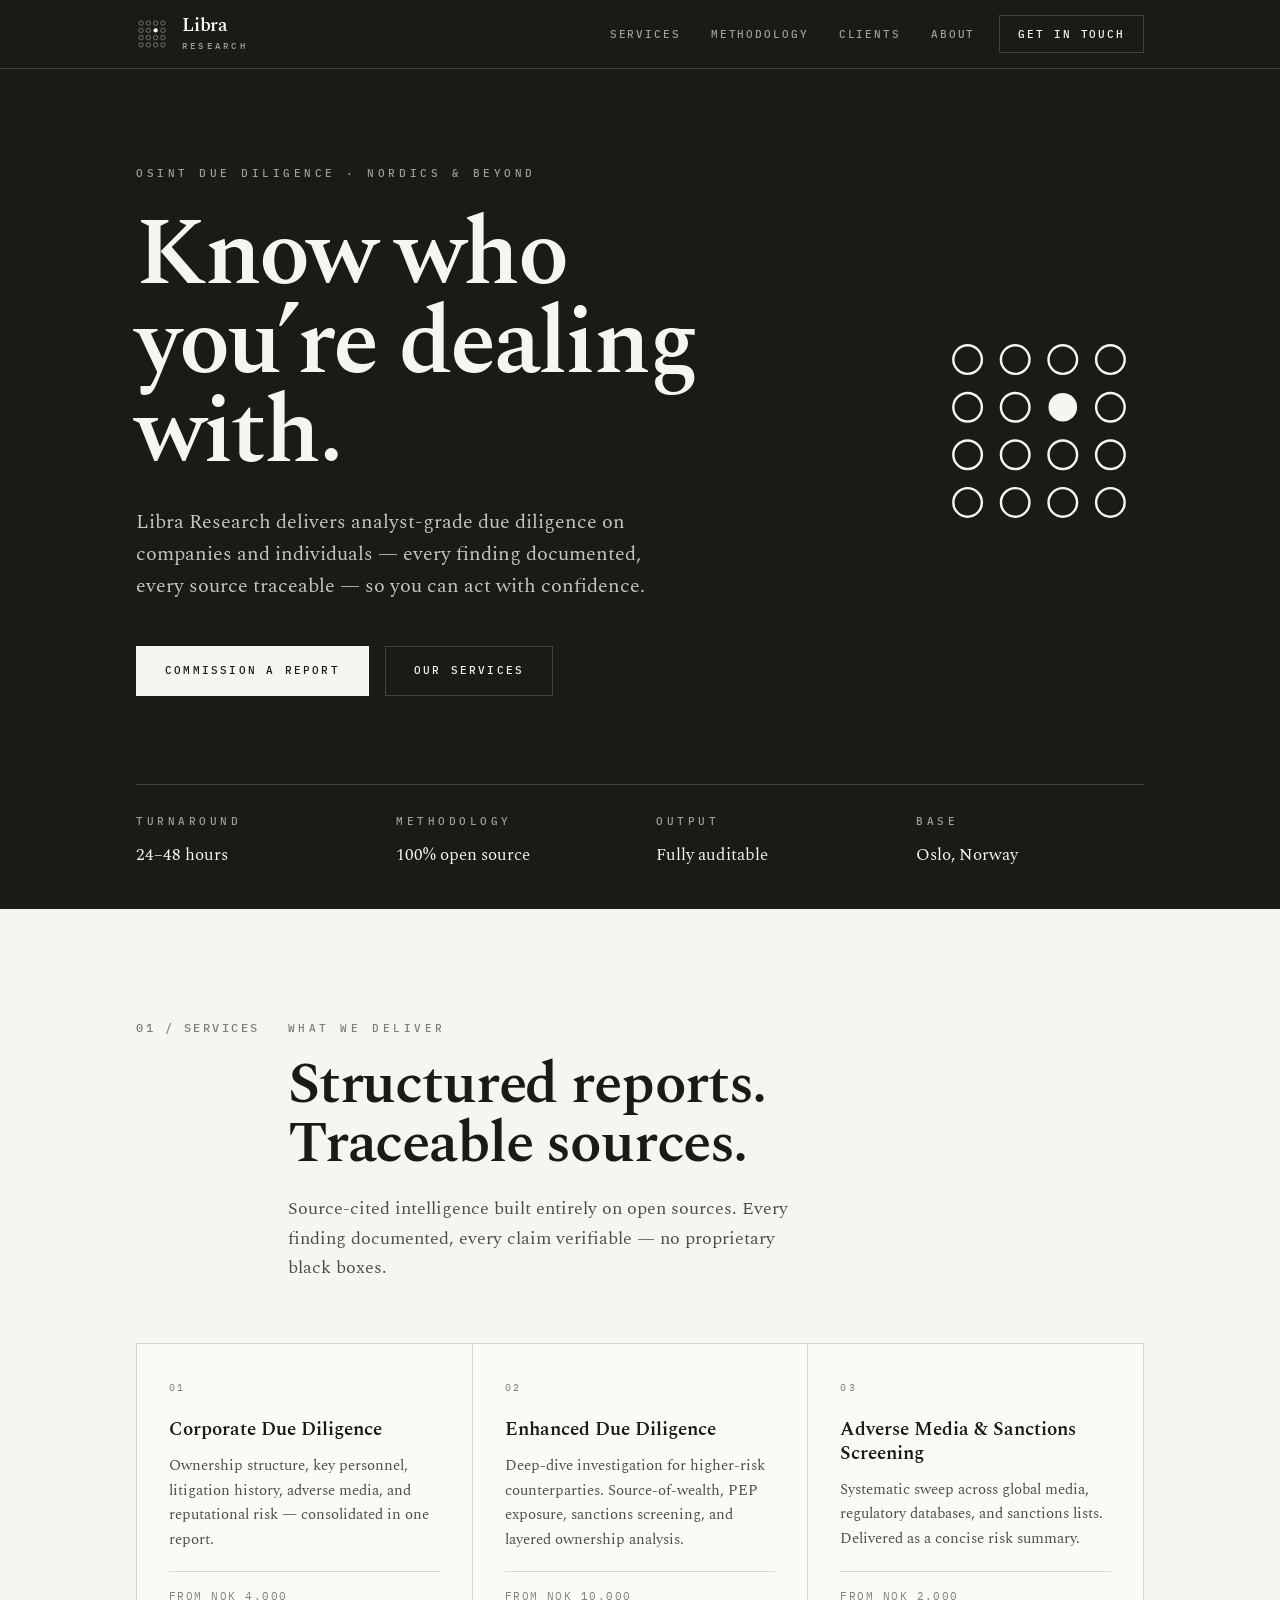
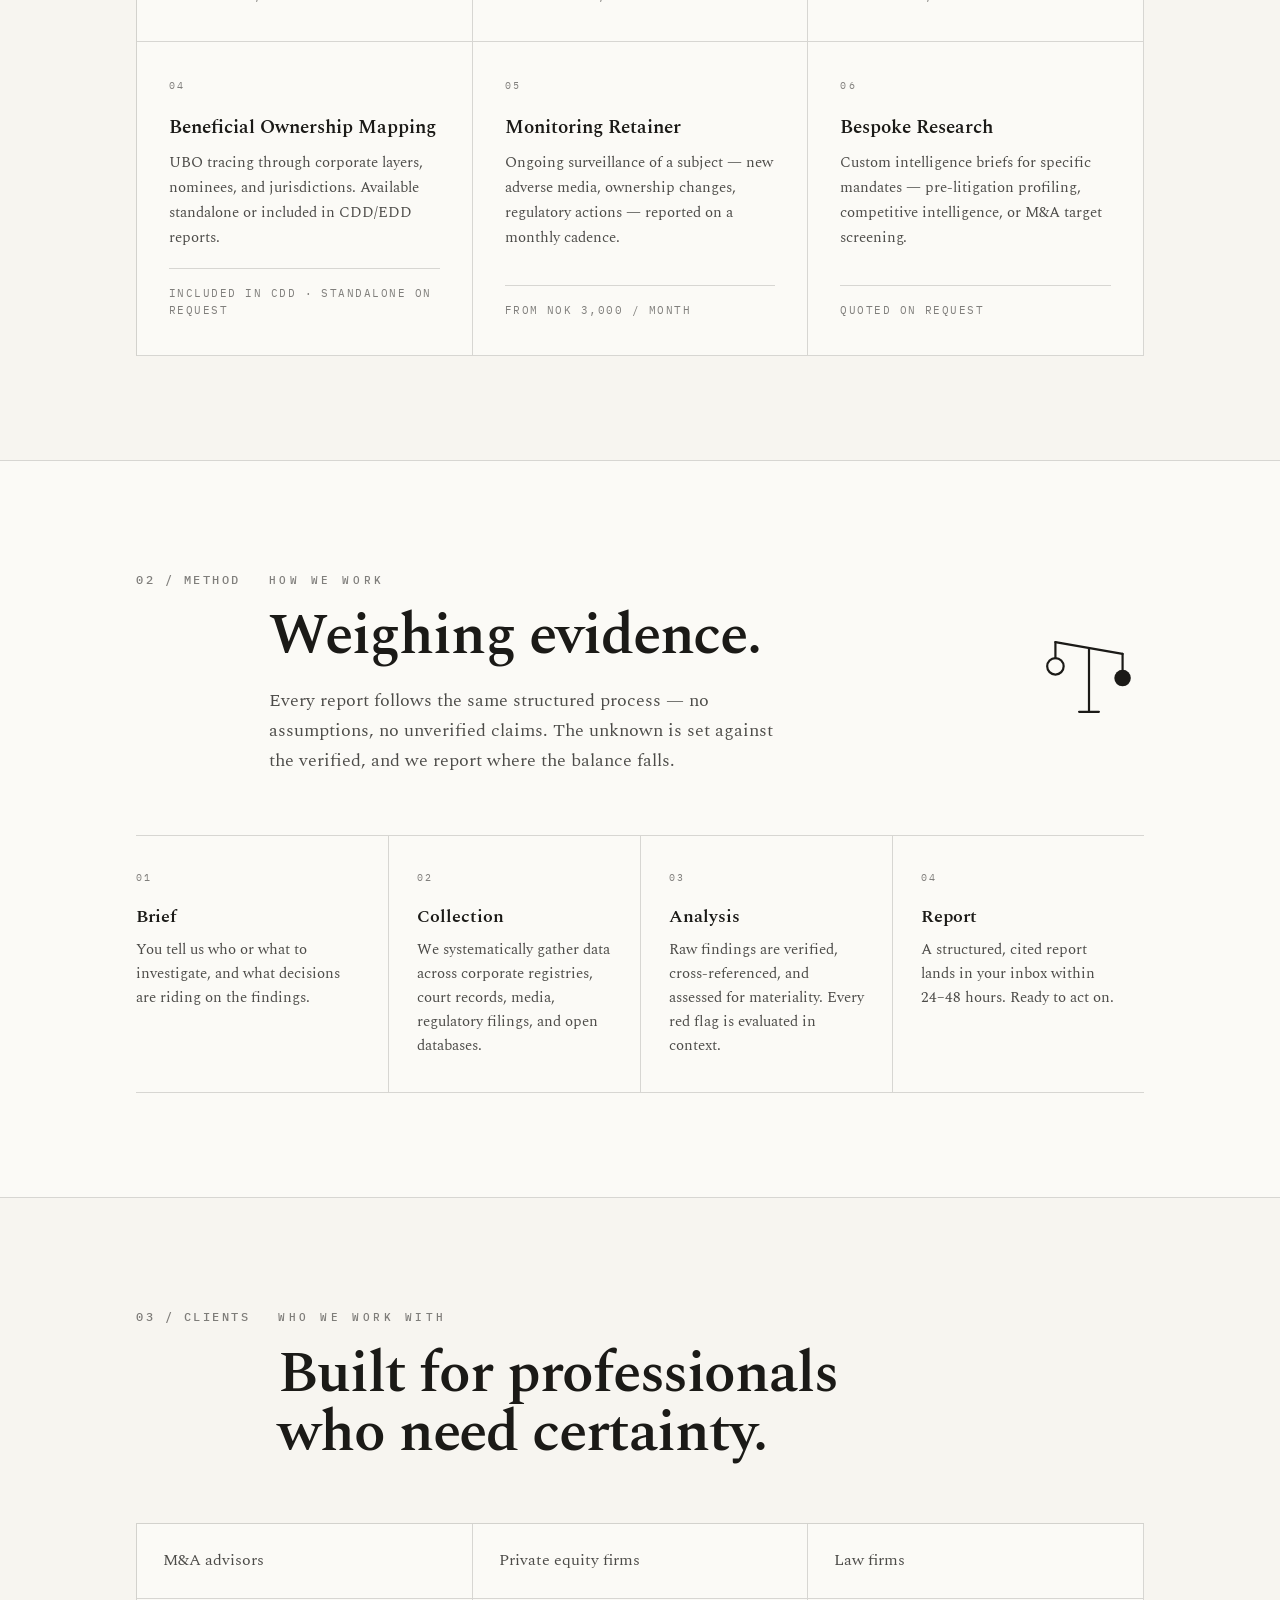
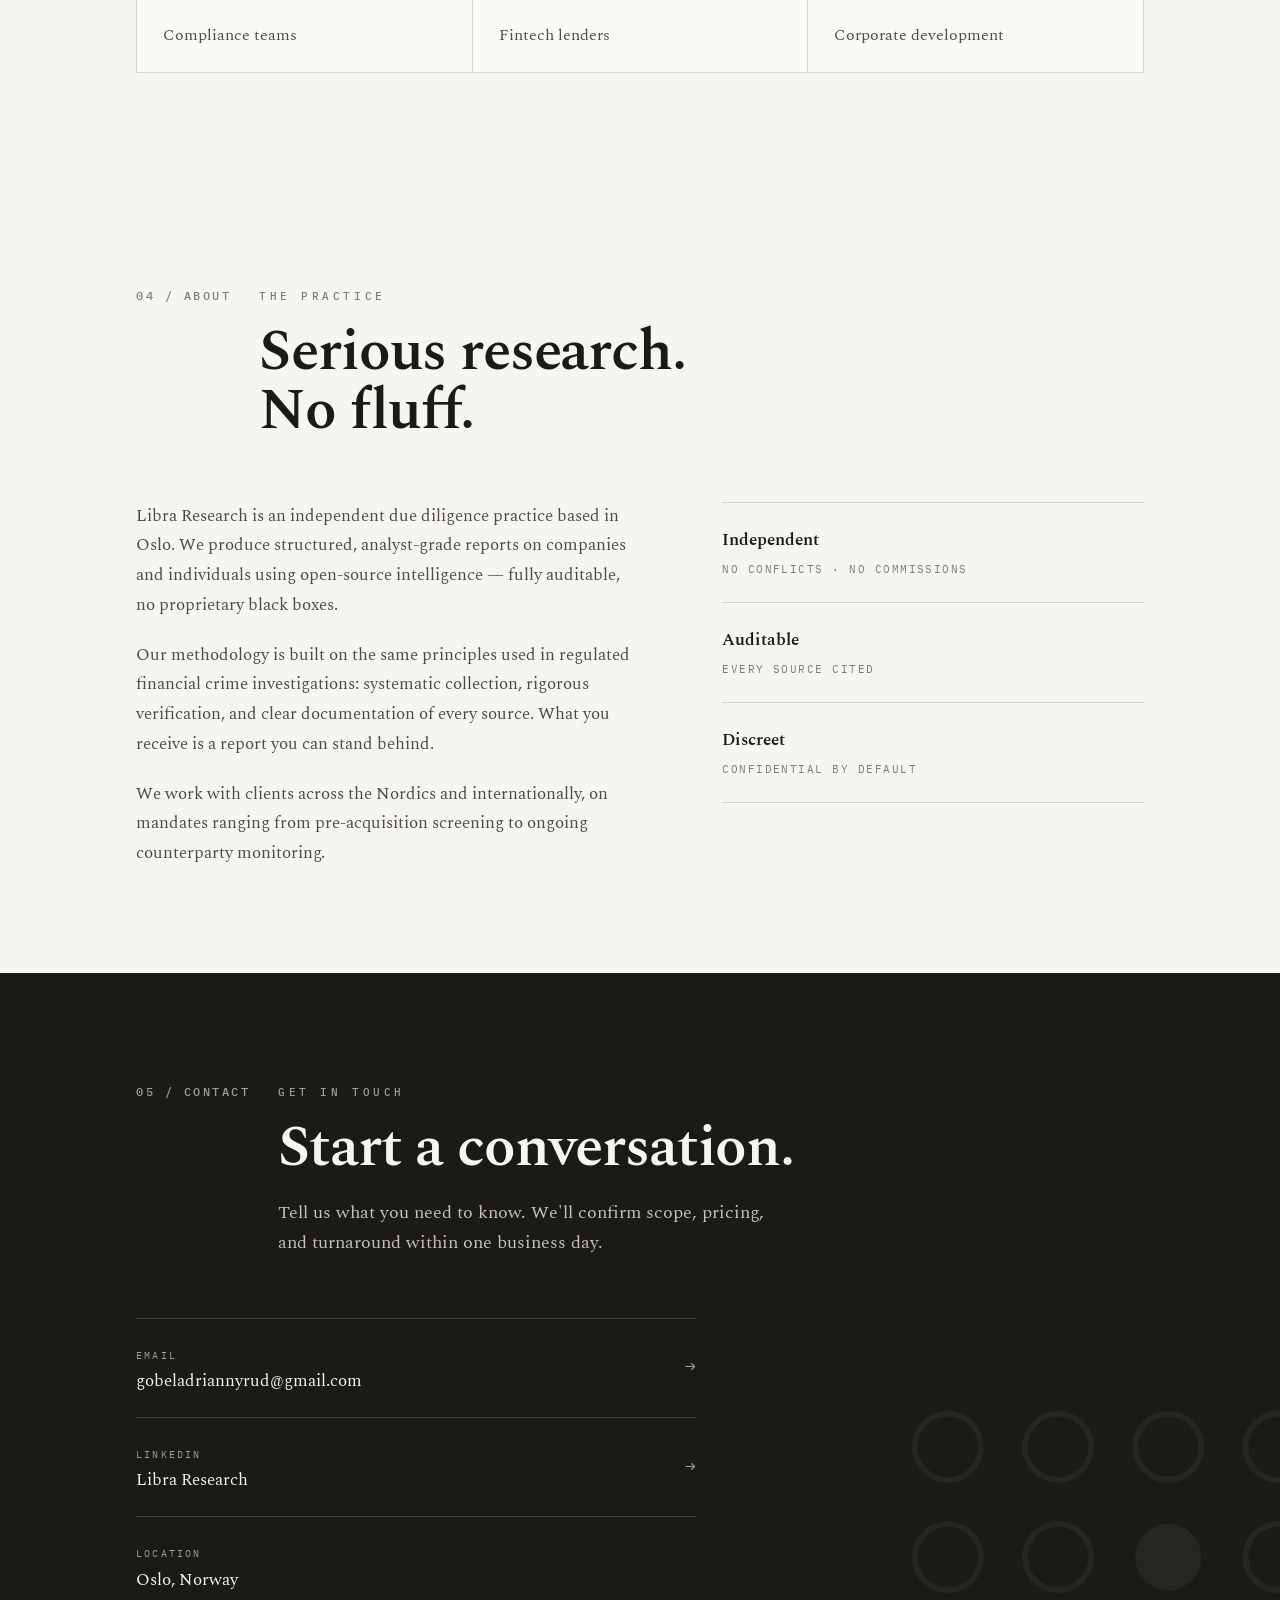
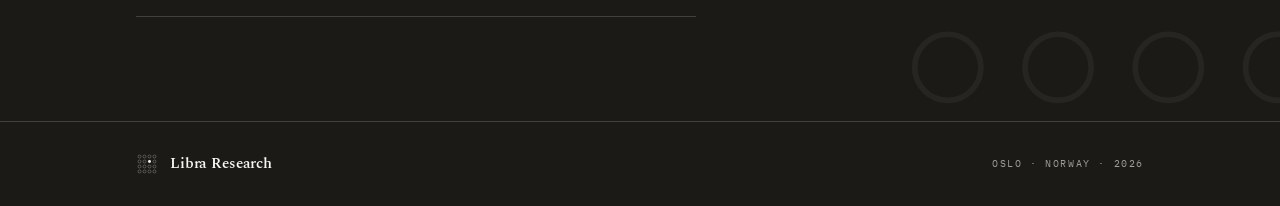
==== index.html @ 5d9a6834 "Redesign site to visual identity system v1.0 Paper/ink monochrome palette per identity spec, static " ====
<!DOCTYPE html>
<html lang="en">
<head>
  <meta charset="UTF-8">
  <meta name="viewport" content="width=device-width, initial-scale=1.0">
  <title>Libra Research — OSINT Due Diligence &amp; Business Intelligence, Oslo</title>
  <meta name="description" content="Independent OSINT due diligence on companies and individuals. Analyst-grade, source-cited reports for M&A advisors, private equity, law firms, and compliance teams — delivered in 24–48 hours from Oslo, Norway.">
  <link rel="canonical" href="https://libraresearch.github.io/">
  <meta name="theme-color" content="#1b1a17">

  <meta property="og:type" content="website">
  <meta property="og:url" content="https://libraresearch.github.io/">
  <meta property="og:title" content="Libra Research — OSINT Due Diligence">
  <meta property="og:description" content="Analyst-grade, source-cited due diligence reports on companies and individuals. 24–48 hour turnaround. Oslo, Norway.">
  <meta name="twitter:card" content="summary">

  <link rel="icon" type="image/svg+xml" href="assets/favicon.svg">

  <link rel="preconnect" href="https://fonts.googleapis.com">
  <link rel="preconnect" href="https://fonts.gstatic.com" crossorigin>
  <link href="https://fonts.googleapis.com/css2?family=IBM+Plex+Mono:wght@400;500&family=Spectral:ital,wght@0,400;0,500;0,600;1,400&display=swap" rel="stylesheet">

  <link rel="stylesheet" href="css/main.css">

  <script type="application/ld+json">
  {
    "@context": "https://schema.org",
    "@type": "ProfessionalService",
    "name": "Libra Research",
    "description": "Independent OSINT due diligence and business intelligence. Analyst-grade, source-cited reports on companies and individuals.",
    "url": "https://libraresearch.github.io/",
    "email": "gobeladriannyrud@gmail.com",
    "address": {
      "@type": "PostalAddress",
      "addressLocality": "Oslo",
      "addressCountry": "NO"
    },
    "areaServed": "Nordics and international",
    "sameAs": ["https://www.linkedin.com/company/certa-research/"]
  }
  </script>
</head>
<body>

<a class="skip" href="#main">Skip to content</a>

<!-- Brand marks — Signal (primary) and Scales (secondary), per identity system v1.0.
     Static geometry: 4×4 field, solid dot at row 2 / col 3. All currentColor. -->
<svg width="0" height="0" style="position:absolute" aria-hidden="true" focusable="false">
  <defs>
    <symbol id="m-signal" viewBox="0 0 100 100">
      <g fill="none" stroke="currentColor" stroke-width="1.16">
        <circle cx="16" cy="16" r="6.8"/><circle cx="38.67" cy="16" r="6.8"/><circle cx="61.33" cy="16" r="6.8"/><circle cx="84" cy="16" r="6.8"/>
        <circle cx="16" cy="38.67" r="6.8"/><circle cx="38.67" cy="38.67" r="6.8"/><circle cx="84" cy="38.67" r="6.8"/>
        <circle cx="16" cy="61.33" r="6.8"/><circle cx="38.67" cy="61.33" r="6.8"/><circle cx="61.33" cy="61.33" r="6.8"/><circle cx="84" cy="61.33" r="6.8"/>
        <circle cx="16" cy="84" r="6.8"/><circle cx="38.67" cy="84" r="6.8"/><circle cx="61.33" cy="84" r="6.8"/><circle cx="84" cy="84" r="6.8"/>
      </g>
      <circle cx="61.33" cy="38.67" r="6.8" fill="currentColor"/>
    </symbol>
    <symbol id="m-scales" viewBox="0 0 100 100">
      <g fill="none" stroke="currentColor" stroke-width="2" stroke-linecap="round">
        <path d="M50 30 V88 M41 88 H59"/>
        <path d="M19.47 24.62 L80.53 35.38"/>
        <path d="M19.47 24.62 V39.12 M80.53 35.38 V49.88"/>
        <circle cx="19.47" cy="46.62" r="7.5"/>
      </g>
      <circle cx="80.53" cy="57.38" r="7.5" fill="currentColor"/>
    </symbol>
  </defs>
</svg>

<!-- ── Navigation ── -->
<nav class="nav" aria-label="Main">
  <div class="nav-inner">
    <a class="nav-logo" href="#top" aria-label="Libra Research — home">
      <svg class="mk" aria-hidden="true"><use href="#m-signal"/></svg>
      <span class="words">
        <span class="nm">Libra</span>
        <span class="ds">Research</span>
      </span>
    </a>
    <button class="nav-toggle" aria-expanded="false" aria-controls="nav-menu" aria-label="Menu">
      <svg class="icon-open" width="18" height="14" viewBox="0 0 18 14" fill="none" stroke="currentColor" stroke-width="1.5"><path d="M0 1h18M0 7h18M0 13h18"/></svg>
      <svg class="icon-close" width="14" height="14" viewBox="0 0 14 14" fill="none" stroke="currentColor" stroke-width="1.5"><path d="M1 1l12 12M13 1L1 13"/></svg>
    </button>
    <div class="nav-menu" id="nav-menu">
      <div class="nav-links">
        <a href="#services">Services</a>
        <a href="#methodology">Methodology</a>
        <a href="#clients">Clients</a>
        <a href="#about">About</a>
      </div>
      <a class="nav-cta" href="#contact">Get in touch</a>
    </div>
  </div>
</nav>

<!-- ── Masthead ── -->
<header class="mast" id="top">
  <div class="mast-inner">
    <div class="mast-hero">
      <div>
        <span class="kicker">OSINT Due Diligence · Nordics &amp; Beyond</span>
        <h1>Know who<br>you&rsquo;re dealing<br>with.</h1>
        <p class="mast-sub">Libra Research delivers analyst-grade due diligence on companies and individuals — every finding documented, every source traceable — so you can act with confidence.</p>
        <div class="mast-actions">
          <a class="btn btn-solid" href="#contact">Commission a report</a>
          <a class="btn btn-ghost" href="#services">Our services</a>
        </div>
      </div>
      <div class="mast-mark" aria-hidden="true">
        <svg class="mk"><use href="#m-signal"/></svg>
      </div>
    </div>
    <div class="mast-foot">
      <div>
        <span class="kicker">Turnaround</span>
        <div class="val">24–48 hours</div>
      </div>
      <div>
        <span class="kicker">Methodology</span>
        <div class="val">100% open source</div>
      </div>
      <div>
        <span class="kicker">Output</span>
        <div class="val">Fully auditable</div>
      </div>
      <div>
        <span class="kicker">Base</span>
        <div class="val">Oslo, Norway</div>
      </div>
    </div>
  </div>
</header>

<main id="main">

  <!-- ── Services ── -->
  <section id="services" aria-labelledby="services-h">
    <div class="wrap">
      <div class="sec-head">
        <span class="num">01 / SERVICES</span>
        <div>
          <span class="kicker">What we deliver</span>
          <h2 id="services-h">Structured reports.<br>Traceable sources.</h2>
          <p class="lede">Source-cited intelligence built entirely on open sources. Every finding documented, every claim verifiable — no proprietary black boxes.</p>
        </div>
      </div>
      <div class="services-grid">
        <article class="svc">
          <div class="svc-num">01</div>
          <h3>Corporate Due Diligence</h3>
          <p>Ownership structure, key personnel, litigation history, adverse media, and reputational risk — consolidated in one report.</p>
          <div class="svc-price">From NOK 4,000</div>
        </article>
        <article class="svc">
          <div class="svc-num">02</div>
          <h3>Enhanced Due Diligence</h3>
          <p>Deep-dive investigation for higher-risk counterparties. Source-of-wealth, PEP exposure, sanctions screening, and layered ownership analysis.</p>
          <div class="svc-price">From NOK 10,000</div>
        </article>
        <article class="svc">
          <div class="svc-num">03</div>
          <h3>Adverse Media &amp; Sanctions Screening</h3>
          <p>Systematic sweep across global media, regulatory databases, and sanctions lists. Delivered as a concise risk summary.</p>
          <div class="svc-price">From NOK 2,000</div>
        </article>
        <article class="svc">
          <div class="svc-num">04</div>
          <h3>Beneficial Ownership Mapping</h3>
          <p>UBO tracing through corporate layers, nominees, and jurisdictions. Available standalone or included in CDD/EDD reports.</p>
          <div class="svc-price">Included in CDD · standalone on request</div>
        </article>
        <article class="svc">
          <div class="svc-num">05</div>
          <h3>Monitoring Retainer</h3>
          <p>Ongoing surveillance of a subject — new adverse media, ownership changes, regulatory actions — reported on a monthly cadence.</p>
          <div class="svc-price">From NOK 3,000 / month</div>
        </article>
        <article class="svc">
          <div class="svc-num">06</div>
          <h3>Bespoke Research</h3>
          <p>Custom intelligence briefs for specific mandates — pre-litigation profiling, competitive intelligence, or M&amp;A target screening.</p>
          <div class="svc-price">Quoted on request</div>
        </article>
      </div>
    </div>
  </section>

  <!-- ── Methodology ── -->
  <section class="how" id="methodology" aria-labelledby="methodology-h">
    <div class="wrap">
      <div class="how-head">
        <div class="sec-head">
          <span class="num">02 / METHOD</span>
          <div>
            <span class="kicker">How we work</span>
            <h2 id="methodology-h">Weighing evidence.</h2>
            <p class="lede">Every report follows the same structured process — no assumptions, no unverified claims. The unknown is set against the verified, and we report where the balance falls.</p>
          </div>
        </div>
        <div class="how-mark" aria-hidden="true">
          <svg class="mk"><use href="#m-scales"/></svg>
        </div>
      </div>
      <div class="steps">
        <div class="step">
          <div class="step-n">01</div>
          <h3>Brief</h3>
          <p>You tell us who or what to investigate, and what decisions are riding on the findings.</p>
        </div>
        <div class="step">
          <div class="step-n">02</div>
          <h3>Collection</h3>
          <p>We systematically gather data across corporate registries, court records, media, regulatory filings, and open databases.</p>
        </div>
        <div class="step">
          <div class="step-n">03</div>
          <h3>Analysis</h3>
          <p>Raw findings are verified, cross-referenced, and assessed for materiality. Every red flag is evaluated in context.</p>
        </div>
        <div class="step">
          <div class="step-n">04</div>
          <h3>Report</h3>
          <p>A structured, cited report lands in your inbox within 24–48 hours. Ready to act on.</p>
        </div>
      </div>
    </div>
  </section>

  <!-- ── Clients ── -->
  <section id="clients" aria-labelledby="clients-h">
    <div class="wrap">
      <div class="sec-head">
        <span class="num">03 / CLIENTS</span>
        <div>
          <span class="kicker">Who we work with</span>
          <h2 id="clients-h">Built for professionals<br>who need certainty.</h2>
        </div>
      </div>
      <div class="clients-grid">
        <div class="client">M&amp;A advisors</div>
        <div class="client">Private equity firms</div>
        <div class="client">Law firms</div>
        <div class="client">Compliance teams</div>
        <div class="client">Fintech lenders</div>
        <div class="client">Corporate development</div>
      </div>
    </div>
  </section>

  <!-- ── About ── -->
  <section id="about" aria-labelledby="about-h">
    <div class="wrap">
      <div class="sec-head">
        <span class="num">04 / ABOUT</span>
        <div>
          <span class="kicker">The practice</span>
          <h2 id="about-h">Serious research.<br>No fluff.</h2>
        </div>
      </div>
      <div class="about-grid">
        <div class="about-text">
          <p>Libra Research is an independent due diligence practice based in Oslo. We produce structured, analyst-grade reports on companies and individuals using open-source intelligence — fully auditable, no proprietary black boxes.</p>
          <p>Our methodology is built on the same principles used in regulated financial crime investigations: systematic collection, rigorous verification, and clear documentation of every source. What you receive is a report you can stand behind.</p>
          <p>We work with clients across the Nordics and internationally, on mandates ranging from pre-acquisition screening to ongoing counterparty monitoring.</p>
        </div>
        <ul class="principles">
          <li class="principle">
            <div class="p-name">Independent</div>
            <div class="p-desc">No conflicts · No commissions</div>
          </li>
          <li class="principle">
            <div class="p-name">Auditable</div>
            <div class="p-desc">Every source cited</div>
          </li>
          <li class="principle">
            <div class="p-name">Discreet</div>
            <div class="p-desc">Confidential by default</div>
          </li>
        </ul>
      </div>
    </div>
  </section>

  <!-- ── Contact ── -->
  <section class="contact" id="contact" aria-labelledby="contact-h">
    <div class="contact-wm" aria-hidden="true">
      <svg class="mk"><use href="#m-signal"/></svg>
    </div>
    <div class="wrap">
      <div class="sec-head">
        <span class="num">05 / CONTACT</span>
        <div>
          <span class="kicker">Get in touch</span>
          <h2 id="contact-h">Start a conversation.</h2>
          <p class="lede">Tell us what you need to know. We'll confirm scope, pricing, and turnaround within one business day.</p>
        </div>
      </div>
      <div class="contact-links">
        <a class="contact-link" href="mailto:gobeladriannyrud@gmail.com">
          <span>
            <span class="cl-label">Email</span><br>
            <span class="cl-val">gobeladriannyrud@gmail.com</span>
          </span>
          <span class="cl-arr" aria-hidden="true">&rarr;</span>
        </a>
        <a class="contact-link" href="https://www.linkedin.com/company/certa-research/" target="_blank" rel="noopener">
          <span>
            <span class="cl-label">LinkedIn</span><br>
            <span class="cl-val">Libra Research</span>
          </span>
          <span class="cl-arr" aria-hidden="true">&rarr;</span>
        </a>
        <div class="contact-link">
          <span>
            <span class="cl-label">Location</span><br>
            <span class="cl-val">Oslo, Norway</span>
          </span>
        </div>
      </div>
    </div>
  </section>

</main>

<!-- ── Footer ── -->
<footer>
  <div class="footer-inner">
    <a class="footer-logo" href="#top">
      <svg class="mk" aria-hidden="true"><use href="#m-signal"/></svg>
      <span class="wm">Libra Research</span>
    </a>
    <span class="footer-copy">Oslo · Norway · <span id="year">2026</span></span>
  </div>
</footer>

<script src="js/main.js" defer></script>
</body>
</html>
---- css/main.css ----
/* ==========================================================================
   Libra Research — main stylesheet
   Identity: ink #1B1A17 on paper #F7F5F0, strict monochrome.
   Type: Spectral (serif) / IBM Plex Mono (mono).
   ========================================================================== */

:root {
  --ink: #1b1a17;
  --paper: #f7f5f0;
  --cell: #fbfaf6;
  --hair: rgba(27, 26, 23, 0.16);
  --hair-strong: rgba(27, 26, 23, 0.32);
  --muted: rgba(27, 26, 23, 0.55);
  --body: rgba(27, 26, 23, 0.78);
  --hair-rev: rgba(247, 245, 240, 0.18);
  --muted-rev: rgba(247, 245, 240, 0.6);
  --body-rev: rgba(247, 245, 240, 0.78);
  --serif: "Spectral", Georgia, serif;
  --mono: "IBM Plex Mono", ui-monospace, "SF Mono", monospace;
  --col: 1120px;
  --gutter: 56px;
}

*,
*::before,
*::after {
  box-sizing: border-box;
}

html {
  -webkit-font-smoothing: antialiased;
  text-rendering: optimizeLegibility;
  scroll-behavior: smooth;
  scroll-padding-top: 80px;
}

@media (prefers-reduced-motion: reduce) {
  html {
    scroll-behavior: auto;
  }
}

body {
  margin: 0;
  background: var(--paper);
  color: var(--ink);
  font-family: var(--serif);
  font-size: 17px;
  line-height: 1.6;
  font-feature-settings: "liga" 1, "kern" 1;
}

h1, h2, h3, p, ul {
  margin: 0;
}

a {
  color: inherit;
}

.wrap {
  max-width: var(--col);
  margin: 0 auto;
  padding: 0 var(--gutter);
}

@media (max-width: 720px) {
  :root {
    --gutter: 24px;
  }
}

/* ---- type primitives ---- */

.mono {
  font-family: var(--mono);
}

.kicker {
  font-family: var(--mono);
  font-size: 11px;
  font-weight: 500;
  letter-spacing: 0.32em;
  text-transform: uppercase;
  color: var(--muted);
}

.num {
  font-family: var(--mono);
  font-size: 11.5px;
  font-weight: 500;
  letter-spacing: 0.22em;
  color: var(--muted);
  white-space: nowrap;
}

/* ---- marks ---- */

.mk {
  display: block;
  width: 100%;
  height: 100%;
  color: inherit;
}

/* ---- skip link ---- */

.skip {
  position: absolute;
  left: -9999px;
  top: 0;
  z-index: 200;
  font-family: var(--mono);
  font-size: 12px;
  letter-spacing: 0.1em;
  background: var(--paper);
  color: var(--ink);
  padding: 12px 20px;
}

.skip:focus {
  left: 0;
}

/* ---- focus ---- */

:focus-visible {
  outline: 2px solid currentColor;
  outline-offset: 3px;
}

/* ==========================================================================
   Navigation
   ========================================================================== */

.nav {
  position: sticky;
  top: 0;
  z-index: 100;
  background: var(--ink);
  color: var(--paper);
  border-bottom: 1px solid var(--hair-rev);
}

.nav-inner {
  max-width: var(--col);
  margin: 0 auto;
  padding: 0 var(--gutter);
  height: 68px;
  display: flex;
  align-items: center;
  justify-content: space-between;
  gap: 24px;
}

.nav-logo {
  display: flex;
  align-items: center;
  gap: 14px;
  text-decoration: none;
}

.nav-logo .mk {
  width: 32px;
  height: 32px;
  flex: none;
}

.nav-logo .words {
  display: flex;
  flex-direction: column;
}

.nav-logo .nm {
  font-family: var(--serif);
  font-weight: 600;
  font-size: 19px;
  line-height: 1;
  letter-spacing: -0.01em;
}

.nav-logo .ds {
  font-family: var(--mono);
  font-size: 8.5px;
  font-weight: 500;
  letter-spacing: 0.38em;
  text-transform: uppercase;
  color: var(--muted-rev);
  margin-top: 4px;
}

.nav-links {
  display: flex;
  align-items: center;
  gap: 30px;
  margin-left: auto;
}

.nav-links a {
  font-family: var(--mono);
  font-size: 10.5px;
  font-weight: 500;
  letter-spacing: 0.18em;
  text-transform: uppercase;
  color: var(--muted-rev);
  text-decoration: none;
  transition: color 0.15s;
}

.nav-links a:hover {
  color: var(--paper);
}

.nav-cta {
  font-family: var(--mono);
  font-size: 10.5px;
  font-weight: 500;
  letter-spacing: 0.18em;
  text-transform: uppercase;
  color: var(--paper);
  text-decoration: none;
  border: 1px solid var(--hair-rev);
  padding: 10px 18px;
  transition: background 0.15s, color 0.15s, border-color 0.15s;
}

.nav-cta:hover {
  background: var(--paper);
  color: var(--ink);
  border-color: var(--paper);
}

/* mobile menu */

.nav-toggle {
  display: none;
  background: none;
  border: 1px solid var(--hair-rev);
  color: var(--paper);
  width: 44px;
  height: 44px;
  padding: 0;
  cursor: pointer;
  align-items: center;
  justify-content: center;
}

.nav-toggle svg {
  display: block;
}

.nav-toggle .icon-close {
  display: none;
}

.nav-toggle[aria-expanded="true"] .icon-open {
  display: none;
}

.nav-toggle[aria-expanded="true"] .icon-close {
  display: block;
}

.nav-menu {
  display: contents;
}

@media (max-width: 760px) {
  .nav-toggle {
    display: flex;
  }

  .nav-menu {
    display: none;
    position: absolute;
    top: 100%;
    left: 0;
    right: 0;
    background: var(--ink);
    border-bottom: 1px solid var(--hair-rev);
    padding: 8px var(--gutter) 28px;
  }

  .nav-menu.is-open {
    display: block;
  }

  .nav-links {
    flex-direction: column;
    align-items: flex-start;
    gap: 0;
    margin: 0;
  }

  .nav-links a {
    display: block;
    width: 100%;
    padding: 16px 0;
    border-bottom: 1px solid var(--hair-rev);
    font-size: 12px;
  }

  .nav-cta {
    display: inline-block;
    margin-top: 24px;
  }
}

/* ==========================================================================
   Masthead / hero  (ink)
   ========================================================================== */

.mast {
  background: var(--ink);
  color: var(--paper);
}

.mast-inner {
  max-width: var(--col);
  margin: 0 auto;
  padding: 96px var(--gutter) 0;
}

.mast-hero {
  display: grid;
  grid-template-columns: 1fr auto;
  gap: 64px;
  align-items: center;
}

.mast-hero .kicker {
  color: var(--muted-rev);
  display: block;
  margin-bottom: 28px;
}

.mast-hero h1 {
  font-family: var(--serif);
  font-weight: 600;
  font-size: clamp(46px, 7.5vw, 94px);
  line-height: 0.95;
  letter-spacing: -0.025em;
}

.mast-sub {
  font-size: clamp(17px, 1.8vw, 20px);
  line-height: 1.6;
  color: var(--body-rev);
  max-width: 52ch;
  margin-top: 28px;
}

.mast-actions {
  display: flex;
  gap: 16px;
  flex-wrap: wrap;
  margin-top: 44px;
}

.mast-mark {
  width: clamp(150px, 18vw, 210px);
  aspect-ratio: 1;
  color: var(--paper);
}

@media (max-width: 860px) {
  .mast-hero {
    grid-template-columns: 1fr;
    gap: 48px;
  }

  .mast-mark {
    display: none;
  }

  .mast-inner {
    padding-top: 72px;
  }
}

/* buttons */

.btn {
  font-family: var(--mono);
  font-size: 11px;
  font-weight: 500;
  letter-spacing: 0.2em;
  text-transform: uppercase;
  text-decoration: none;
  display: inline-block;
  padding: 15px 28px;
  transition: opacity 0.15s, border-color 0.15s, background 0.15s, color 0.15s;
}

.btn-solid {
  background: var(--paper);
  color: var(--ink);
  border: 1px solid var(--paper);
}

.btn-solid:hover {
  opacity: 0.85;
}

.btn-ghost {
  background: transparent;
  color: var(--paper);
  border: 1px solid var(--hair-rev);
}

.btn-ghost:hover {
  border-color: rgba(247, 245, 240, 0.5);
}

/* facts row at masthead foot */

.mast-foot {
  display: grid;
  grid-template-columns: repeat(4, 1fr);
  gap: 32px;
  margin-top: 88px;
  border-top: 1px solid var(--hair-rev);
  padding: 22px 0 40px;
}

.mast-foot .kicker {
  color: var(--muted-rev);
}

.mast-foot .val {
  font-family: var(--serif);
  font-size: 17px;
  color: var(--paper);
  margin-top: 8px;
}

@media (max-width: 860px) {
  .mast-foot {
    grid-template-columns: repeat(2, 1fr);
    margin-top: 64px;
  }
}

@media (max-width: 480px) {
  .mast-foot {
    grid-template-columns: 1fr;
    gap: 24px;
  }
}

/* ==========================================================================
   Section scaffold
   ========================================================================== */

section {
  padding: 104px 0;
}

@media (max-width: 720px) {
  section {
    padding: 64px 0;
  }
}

.sec-head {
  display: grid;
  grid-template-columns: auto 1fr;
  gap: 28px;
  align-items: baseline;
  margin-bottom: 60px;
}

.sec-head .num {
  padding-top: 6px;
}

.sec-head h2 {
  font-family: var(--serif);
  font-weight: 600;
  font-size: clamp(34px, 5vw, 58px);
  line-height: 1.02;
  letter-spacing: -0.02em;
  margin-top: 14px;
}

.sec-head .lede {
  font-size: 18px;
  line-height: 1.65;
  color: var(--body);
  max-width: 56ch;
  margin-top: 20px;
}

@media (max-width: 560px) {
  .sec-head {
    grid-template-columns: 1fr;
    gap: 12px;
  }
}

/* ==========================================================================
   Services  (paper)
   ========================================================================== */

.services-grid {
  display: grid;
  grid-template-columns: repeat(3, 1fr);
  border-top: 1px solid var(--hair);
  border-left: 1px solid var(--hair);
}

.svc {
  background: var(--cell);
  border-right: 1px solid var(--hair);
  border-bottom: 1px solid var(--hair);
  padding: 36px 32px;
  display: flex;
  flex-direction: column;
}

.svc-num {
  font-family: var(--mono);
  font-size: 10px;
  letter-spacing: 0.22em;
  color: var(--muted);
  margin-bottom: 22px;
}

.svc h3 {
  font-family: var(--serif);
  font-weight: 600;
  font-size: 19px;
  line-height: 1.25;
  margin-bottom: 12px;
}

.svc p {
  font-size: 15px;
  line-height: 1.65;
  color: var(--body);
}

.svc-price {
  font-family: var(--mono);
  font-size: 10.5px;
  letter-spacing: 0.14em;
  text-transform: uppercase;
  color: var(--muted);
  margin-top: auto;
  padding-top: 18px;
}

.svc-price::before {
  content: "";
  display: block;
  height: 1px;
  background: var(--hair);
  margin-bottom: 16px;
}

@media (max-width: 900px) {
  .services-grid {
    grid-template-columns: repeat(2, 1fr);
  }
}

@media (max-width: 560px) {
  .services-grid {
    grid-template-columns: 1fr;
  }
}

/* ==========================================================================
   Methodology  (cell band)
   ========================================================================== */

.how {
  background: var(--cell);
  border-top: 1px solid var(--hair);
  border-bottom: 1px solid var(--hair);
}

.how .sec-head {
  margin-bottom: 0;
}

.how-head {
  display: grid;
  grid-template-columns: 1fr auto;
  gap: 48px;
  align-items: center;
  margin-bottom: 60px;
}

.how-mark {
  width: 110px;
  aspect-ratio: 1;
  color: var(--ink);
}

@media (max-width: 720px) {
  .how-mark {
    display: none;
  }
}

.steps {
  display: grid;
  grid-template-columns: repeat(4, 1fr);
  border-top: 1px solid var(--hair);
}

.step {
  padding: 34px 28px 34px 0;
  border-bottom: 1px solid var(--hair);
}

.step + .step {
  padding-left: 28px;
  border-left: 1px solid var(--hair);
}

.step-n {
  font-family: var(--mono);
  font-size: 10px;
  letter-spacing: 0.22em;
  color: var(--muted);
  margin-bottom: 20px;
}

.step h3 {
  font-family: var(--serif);
  font-weight: 600;
  font-size: 18px;
  line-height: 1.25;
  margin-bottom: 10px;
}

.step p {
  font-size: 14.5px;
  line-height: 1.65;
  color: var(--body);
}

@media (max-width: 860px) {
  .steps {
    grid-template-columns: 1fr 1fr;
  }

  .step + .step {
    padding-left: 0;
    border-left: none;
  }

  .step:nth-child(even) {
    padding-left: 28px;
    border-left: 1px solid var(--hair);
  }
}

@media (max-width: 520px) {
  .steps {
    grid-template-columns: 1fr;
  }

  .step:nth-child(even) {
    padding-left: 0;
    border-left: none;
  }

  .step {
    padding-right: 0;
  }
}

/* ==========================================================================
   Clients  (paper)
   ========================================================================== */

.clients-grid {
  display: grid;
  grid-template-columns: repeat(3, 1fr);
  border-top: 1px solid var(--hair);
  border-left: 1px solid var(--hair);
}

.client {
  background: var(--cell);
  border-right: 1px solid var(--hair);
  border-bottom: 1px solid var(--hair);
  padding: 24px 26px;
  font-size: 16px;
  color: var(--body);
}

@media (max-width: 700px) {
  .clients-grid {
    grid-template-columns: 1fr 1fr;
  }
}

@media (max-width: 460px) {
  .clients-grid {
    grid-template-columns: 1fr;
  }
}

/* ==========================================================================
   About  (paper)
   ========================================================================== */

.about-grid {
  display: grid;
  grid-template-columns: 1.2fr 1fr;
  gap: 80px;
  align-items: start;
}

.about-text p {
  font-size: 17px;
  line-height: 1.75;
  color: var(--body);
}

.about-text p + p {
  margin-top: 20px;
}

.principles {
  list-style: none;
  padding: 0;
  border-top: 1px solid var(--hair);
}

.principle {
  padding: 24px 0;
  border-bottom: 1px solid var(--hair);
}

.principle .p-name {
  font-family: var(--serif);
  font-weight: 600;
  font-size: 17px;
}

.principle .p-desc {
  font-family: var(--mono);
  font-size: 10.5px;
  letter-spacing: 0.14em;
  text-transform: uppercase;
  color: var(--muted);
  margin-top: 7px;
}

@media (max-width: 760px) {
  .about-grid {
    grid-template-columns: 1fr;
    gap: 48px;
  }
}

/* ==========================================================================
   Contact  (ink)
   ========================================================================== */

.contact {
  background: var(--ink);
  color: var(--paper);
  position: relative;
  overflow: hidden;
}

.contact-wm {
  position: absolute;
  right: -6%;
  bottom: -18%;
  width: clamp(280px, 38vw, 520px);
  aspect-ratio: 1;
  color: var(--paper);
  opacity: 0.05;
  pointer-events: none;
}

.contact .wrap {
  position: relative;
}

.contact .num,
.contact .kicker {
  color: var(--muted-rev);
}

.contact .sec-head .lede {
  color: var(--body-rev);
}

.contact-links {
  display: flex;
  flex-direction: column;
  max-width: 560px;
  margin-top: 8px;
  border-top: 1px solid var(--hair-rev);
}

.contact-link {
  display: flex;
  align-items: center;
  justify-content: space-between;
  gap: 24px;
  padding: 22px 0;
  border-bottom: 1px solid var(--hair-rev);
  text-decoration: none;
  transition: opacity 0.15s;
}

a.contact-link:hover {
  opacity: 0.65;
}

.contact-link .cl-label {
  font-family: var(--mono);
  font-size: 10px;
  letter-spacing: 0.22em;
  text-transform: uppercase;
  color: var(--muted-rev);
  margin-bottom: 6px;
}

.contact-link .cl-val {
  font-size: 17px;
}

.contact-link .cl-arr {
  font-family: var(--mono);
  font-size: 18px;
  color: var(--muted-rev);
}

/* ==========================================================================
   Footer  (ink)
   ========================================================================== */

footer {
  background: var(--ink);
  color: var(--muted-rev);
  border-top: 1px solid var(--hair-rev);
  padding: 30px 0;
}

.footer-inner {
  max-width: var(--col);
  margin: 0 auto;
  padding: 0 var(--gutter);
  display: flex;
  justify-content: space-between;
  align-items: center;
  gap: 20px;
  flex-wrap: wrap;
}

.footer-logo {
  display: flex;
  align-items: center;
  gap: 12px;
  color: var(--paper);
  text-decoration: none;
}

.footer-logo .mk {
  width: 22px;
  height: 22px;
}

.footer-logo .wm {
  font-family: var(--serif);
  font-weight: 600;
  font-size: 15px;
  letter-spacing: -0.01em;
}

.footer-copy {
  font-family: var(--mono);
  font-size: 10px;
  letter-spacing: 0.16em;
  text-transform: uppercase;
}

/* ==========================================================================
   Scroll reveal
   ========================================================================== */

.reveal {
  opacity: 0;
  transform: translateY(20px);
  transition: opacity 0.7s cubic-bezier(0.22, 1, 0.36, 1),
    transform 0.7s cubic-bezier(0.22, 1, 0.36, 1);
  transition-delay: var(--d, 0s);
}

.reveal.is-visible {
  opacity: 1;
  transform: none;
}

@media (prefers-reduced-motion: reduce) {
  .reveal {
    opacity: 1 !important;
    transform: none !important;
    transition: none !important;
  }
}
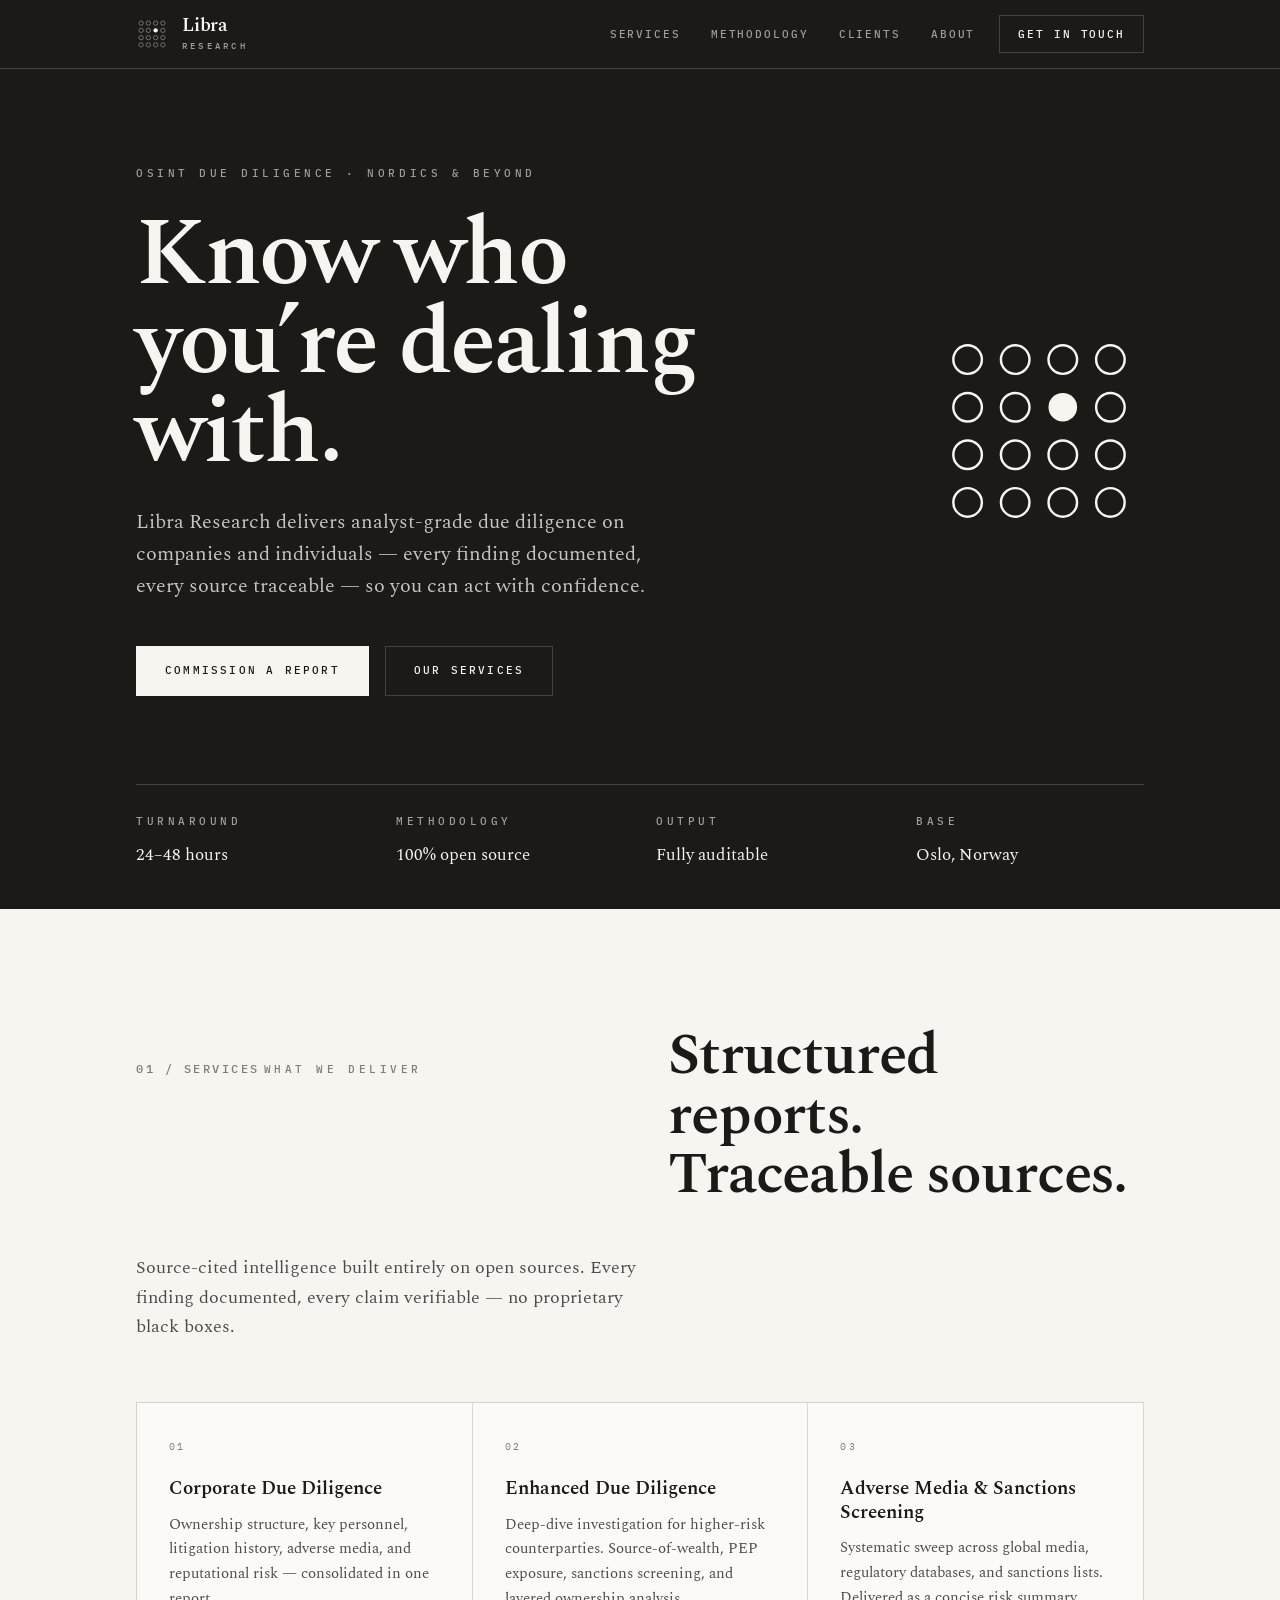
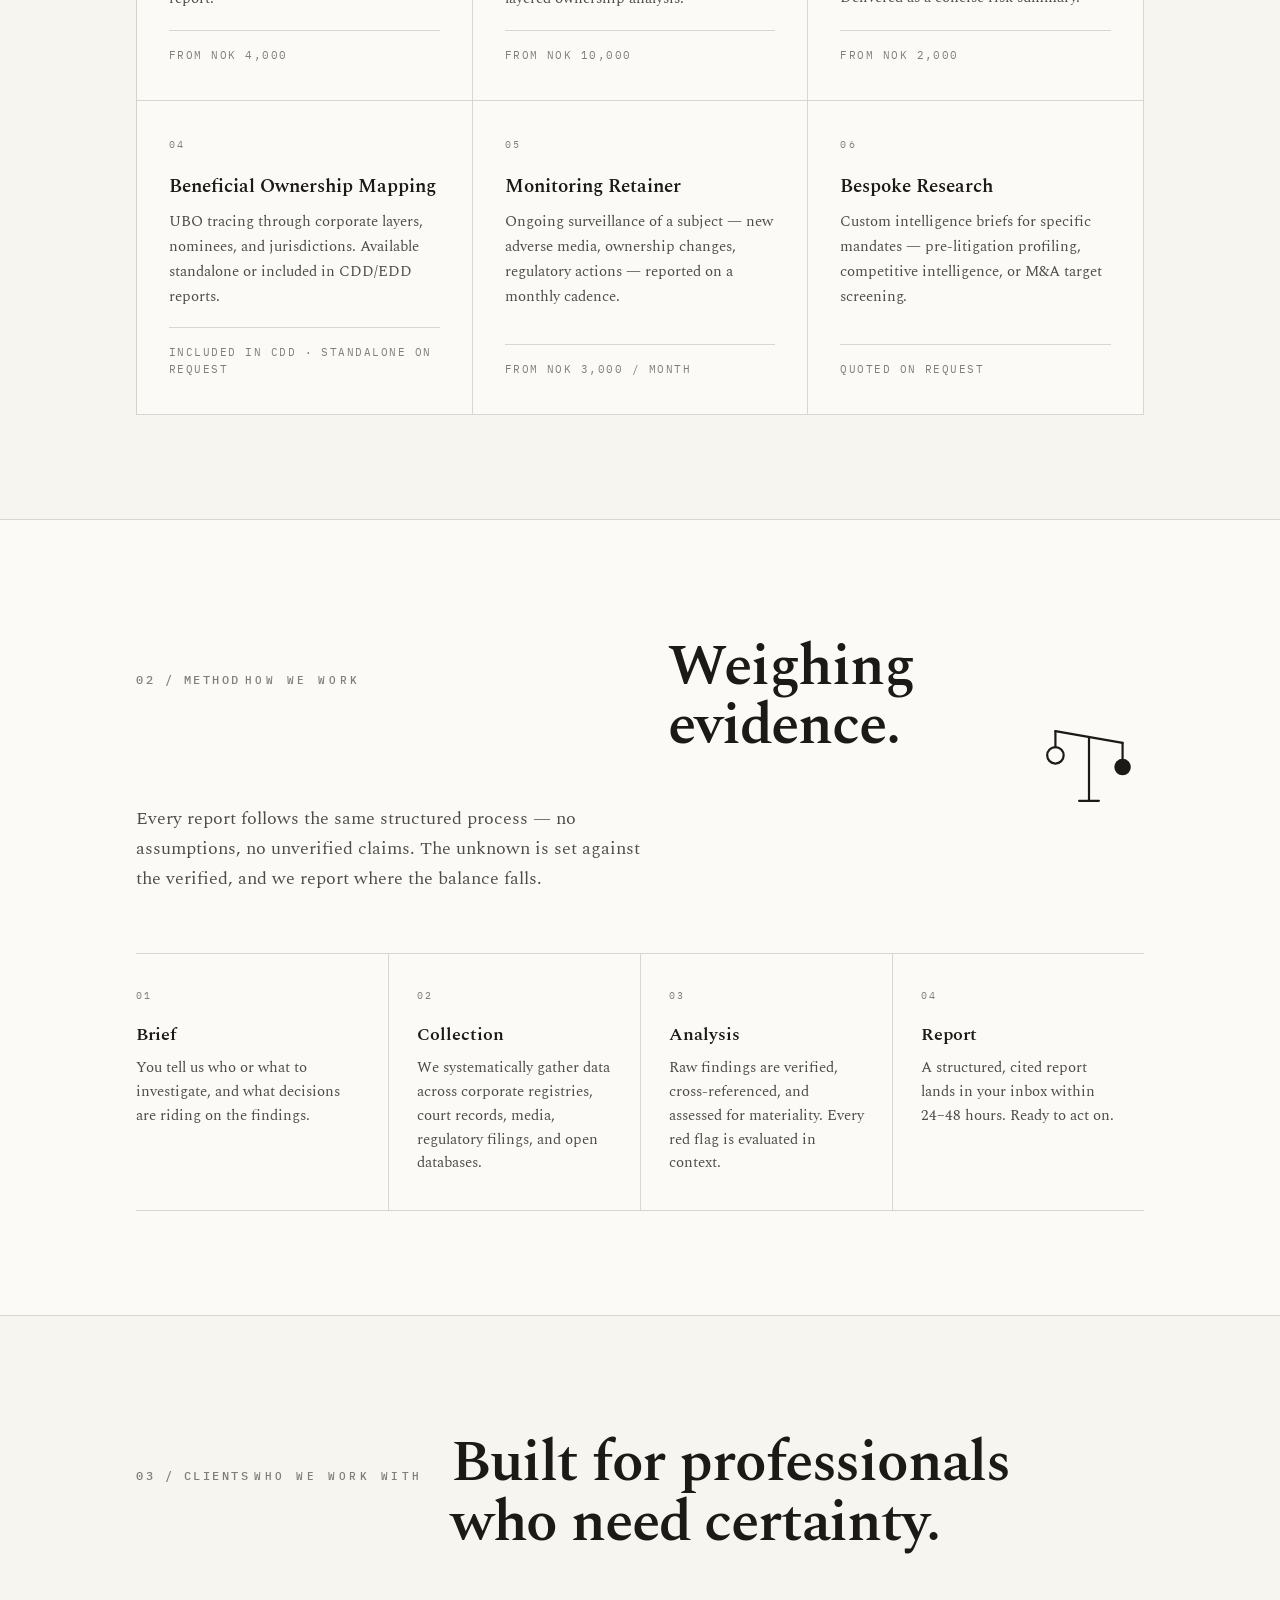
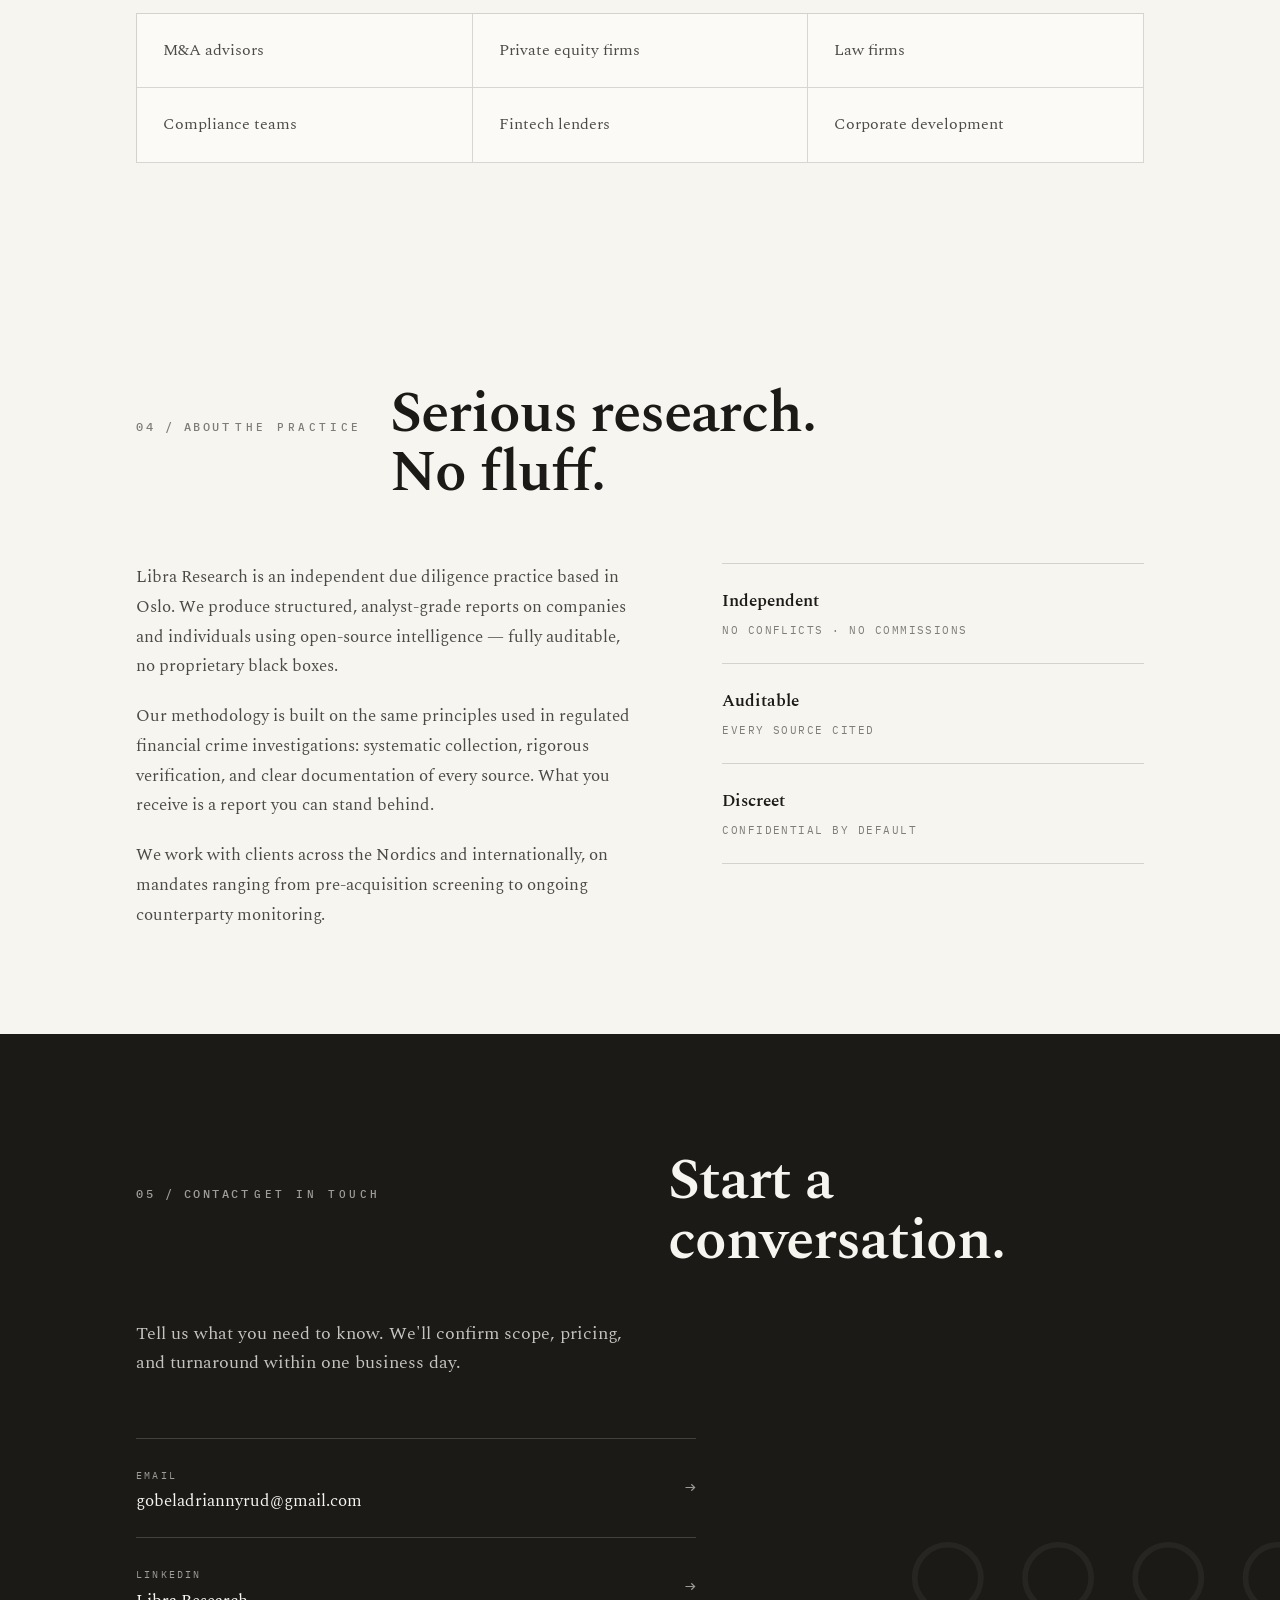
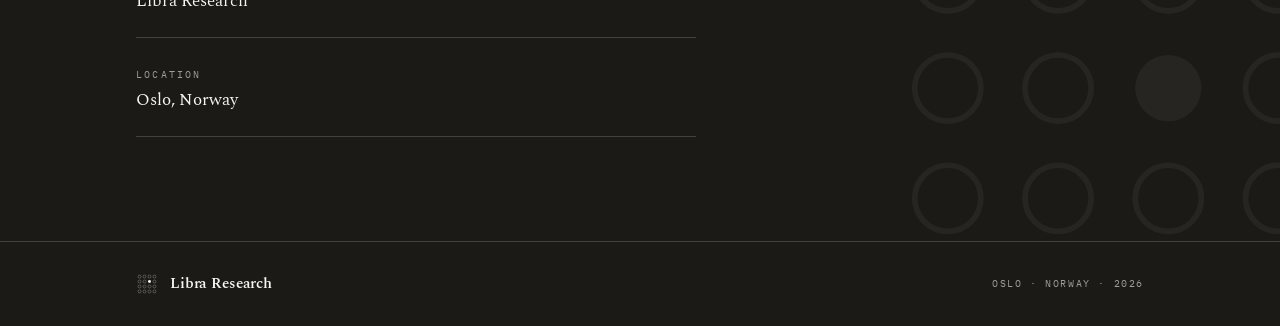
==== commit cb050b72: "Fix section headers: flatten to full-width label + hairline rule layout" ====
--- a/index.html
+++ b/index.html
@@ -139,12 +139,13 @@
   <section id="services" aria-labelledby="services-h">
     <div class="wrap">
       <div class="sec-head">
-        <span class="num">01 / SERVICES</span>
-        <div>
+        <div class="sec-label">
+          <span class="num">01 / SERVICES</span>
           <span class="kicker">What we deliver</span>
-          <h2 id="services-h">Structured reports.<br>Traceable sources.</h2>
-          <p class="lede">Source-cited intelligence built entirely on open sources. Every finding documented, every claim verifiable — no proprietary black boxes.</p>
-        </div>
+          <span class="line" aria-hidden="true"></span>
+        </div>
+        <h2 id="services-h">Structured reports.<br>Traceable sources.</h2>
+        <p class="lede">Source-cited intelligence built entirely on open sources. Every finding documented, every claim verifiable — no proprietary black boxes.</p>
       </div>
       <div class="services-grid">
         <article class="svc">
@@ -192,12 +193,13 @@
     <div class="wrap">
       <div class="how-head">
         <div class="sec-head">
-          <span class="num">02 / METHOD</span>
-          <div>
+          <div class="sec-label">
+            <span class="num">02 / METHOD</span>
             <span class="kicker">How we work</span>
-            <h2 id="methodology-h">Weighing evidence.</h2>
-            <p class="lede">Every report follows the same structured process — no assumptions, no unverified claims. The unknown is set against the verified, and we report where the balance falls.</p>
+            <span class="line" aria-hidden="true"></span>
           </div>
+          <h2 id="methodology-h">Weighing evidence.</h2>
+          <p class="lede">Every report follows the same structured process — no assumptions, no unverified claims. The unknown is set against the verified, and we report where the balance falls.</p>
         </div>
         <div class="how-mark" aria-hidden="true">
           <svg class="mk"><use href="#m-scales"/></svg>
@@ -232,11 +234,12 @@
   <section id="clients" aria-labelledby="clients-h">
     <div class="wrap">
       <div class="sec-head">
-        <span class="num">03 / CLIENTS</span>
-        <div>
+        <div class="sec-label">
+          <span class="num">03 / CLIENTS</span>
           <span class="kicker">Who we work with</span>
-          <h2 id="clients-h">Built for professionals<br>who need certainty.</h2>
-        </div>
+          <span class="line" aria-hidden="true"></span>
+        </div>
+        <h2 id="clients-h">Built for professionals<br>who need certainty.</h2>
       </div>
       <div class="clients-grid">
         <div class="client">M&amp;A advisors</div>
@@ -253,11 +256,12 @@
   <section id="about" aria-labelledby="about-h">
     <div class="wrap">
       <div class="sec-head">
-        <span class="num">04 / ABOUT</span>
-        <div>
+        <div class="sec-label">
+          <span class="num">04 / ABOUT</span>
           <span class="kicker">The practice</span>
-          <h2 id="about-h">Serious research.<br>No fluff.</h2>
-        </div>
+          <span class="line" aria-hidden="true"></span>
+        </div>
+        <h2 id="about-h">Serious research.<br>No fluff.</h2>
       </div>
       <div class="about-grid">
         <div class="about-text">
@@ -290,12 +294,13 @@
     </div>
     <div class="wrap">
       <div class="sec-head">
-        <span class="num">05 / CONTACT</span>
-        <div>
+        <div class="sec-label">
+          <span class="num">05 / CONTACT</span>
           <span class="kicker">Get in touch</span>
-          <h2 id="contact-h">Start a conversation.</h2>
-          <p class="lede">Tell us what you need to know. We'll confirm scope, pricing, and turnaround within one business day.</p>
-        </div>
+          <span class="line" aria-hidden="true"></span>
+        </div>
+        <h2 id="contact-h">Start a conversation.</h2>
+        <p class="lede">Tell us what you need to know. We'll confirm scope, pricing, and turnaround within one business day.</p>
       </div>
       <div class="contact-links">
         <a class="contact-link" href="mailto:gobeladriannyrud@gmail.com">
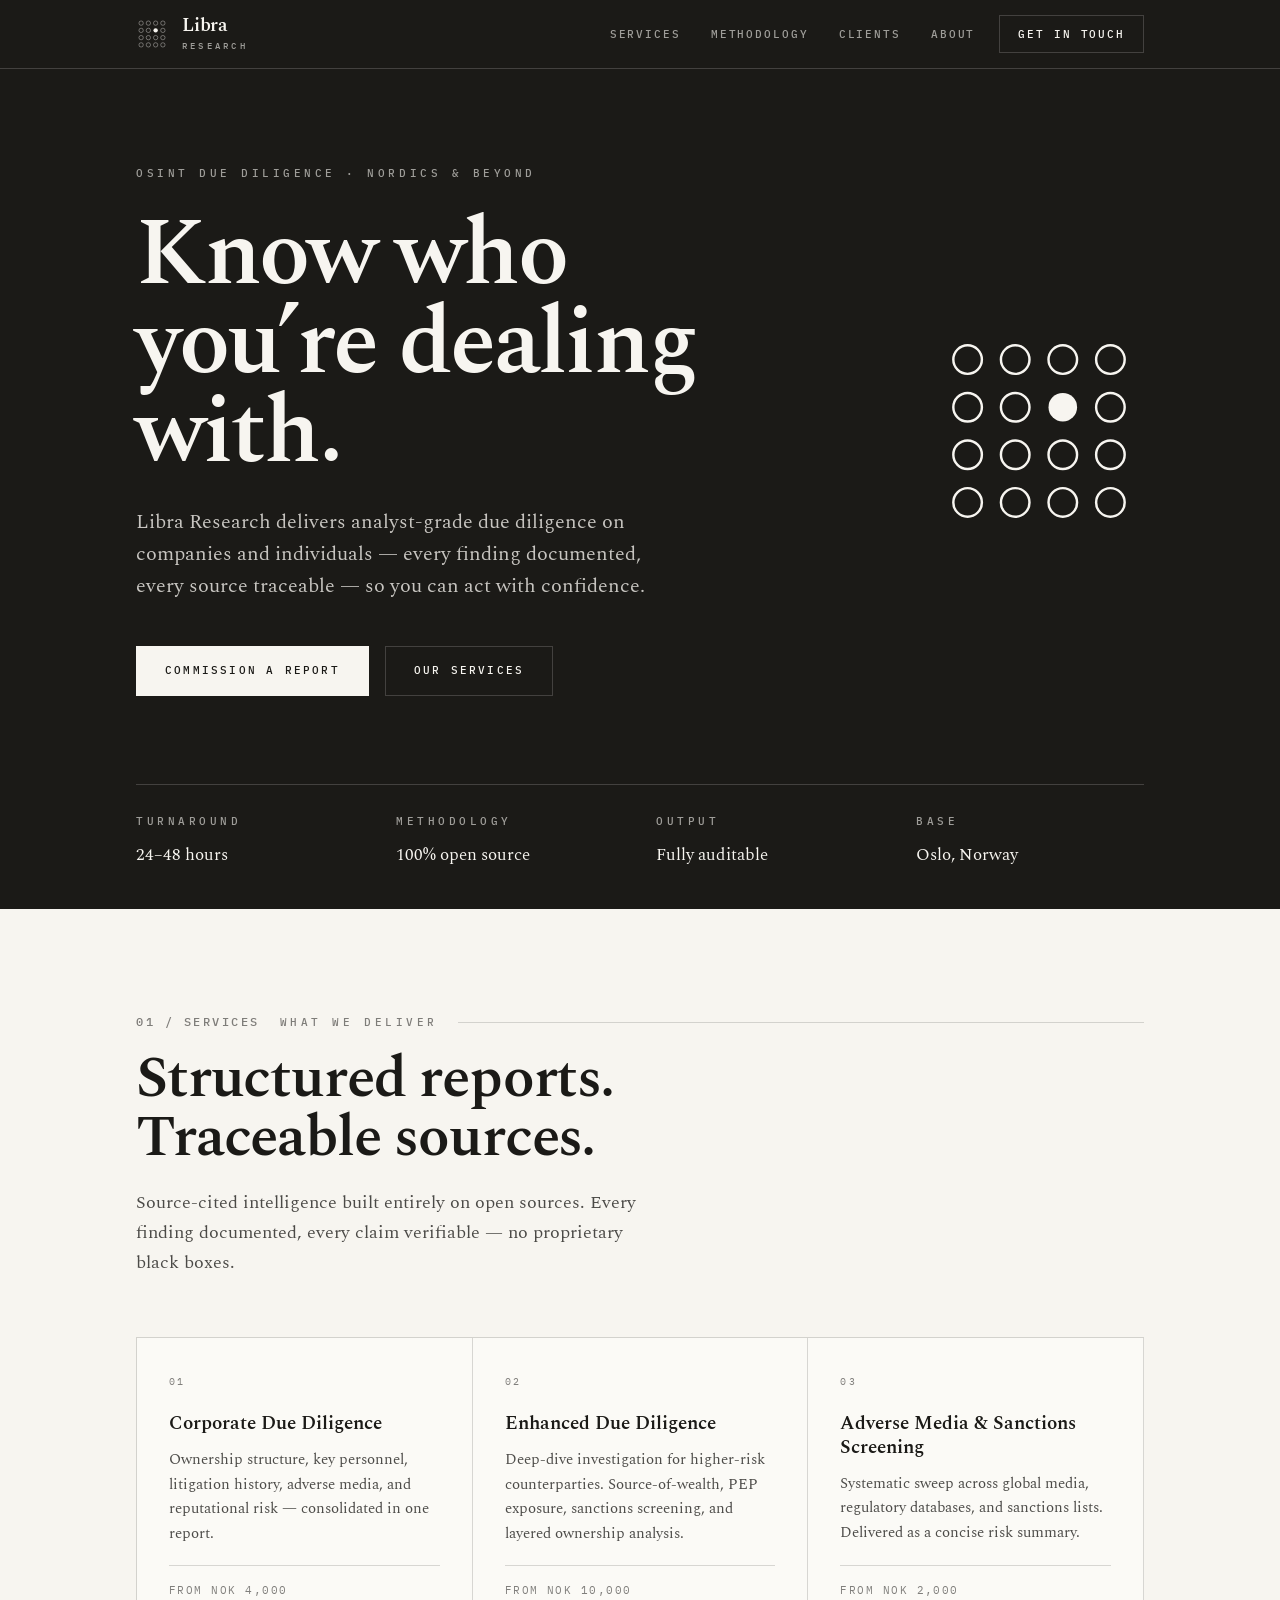
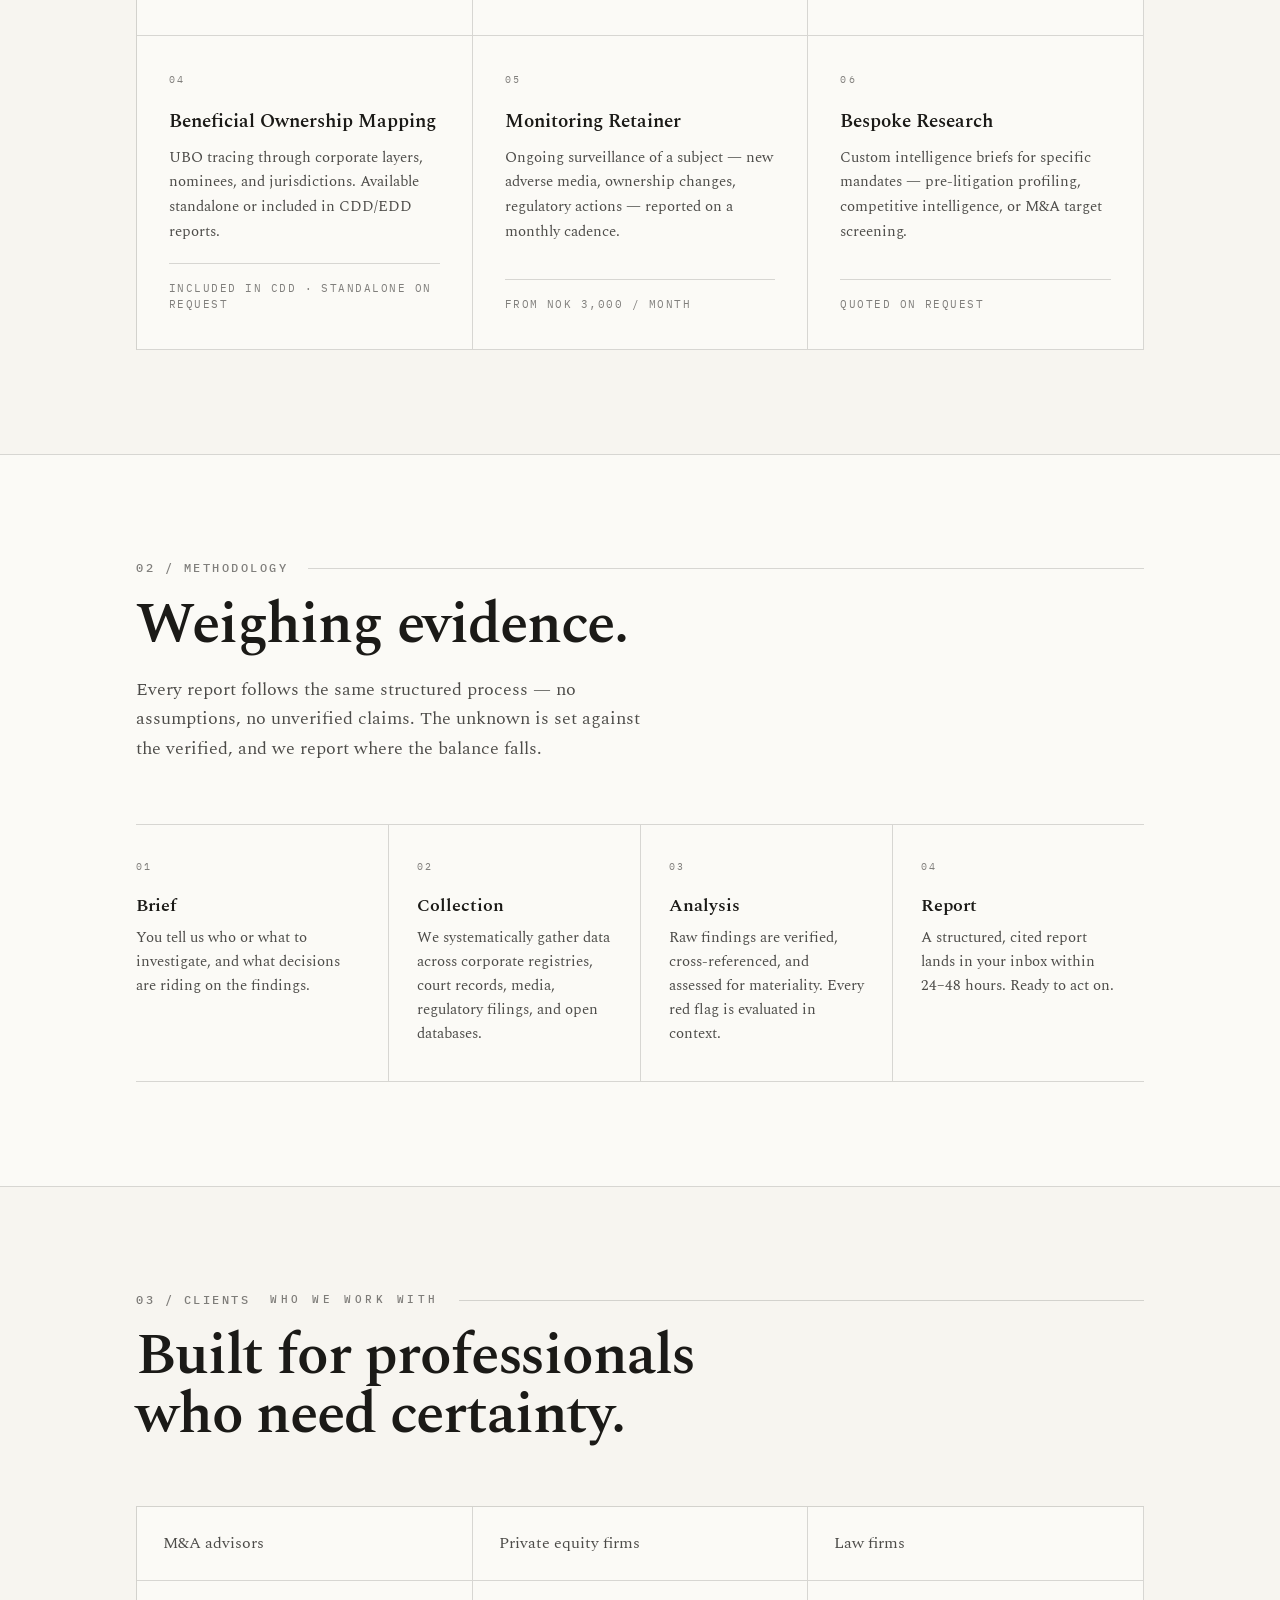
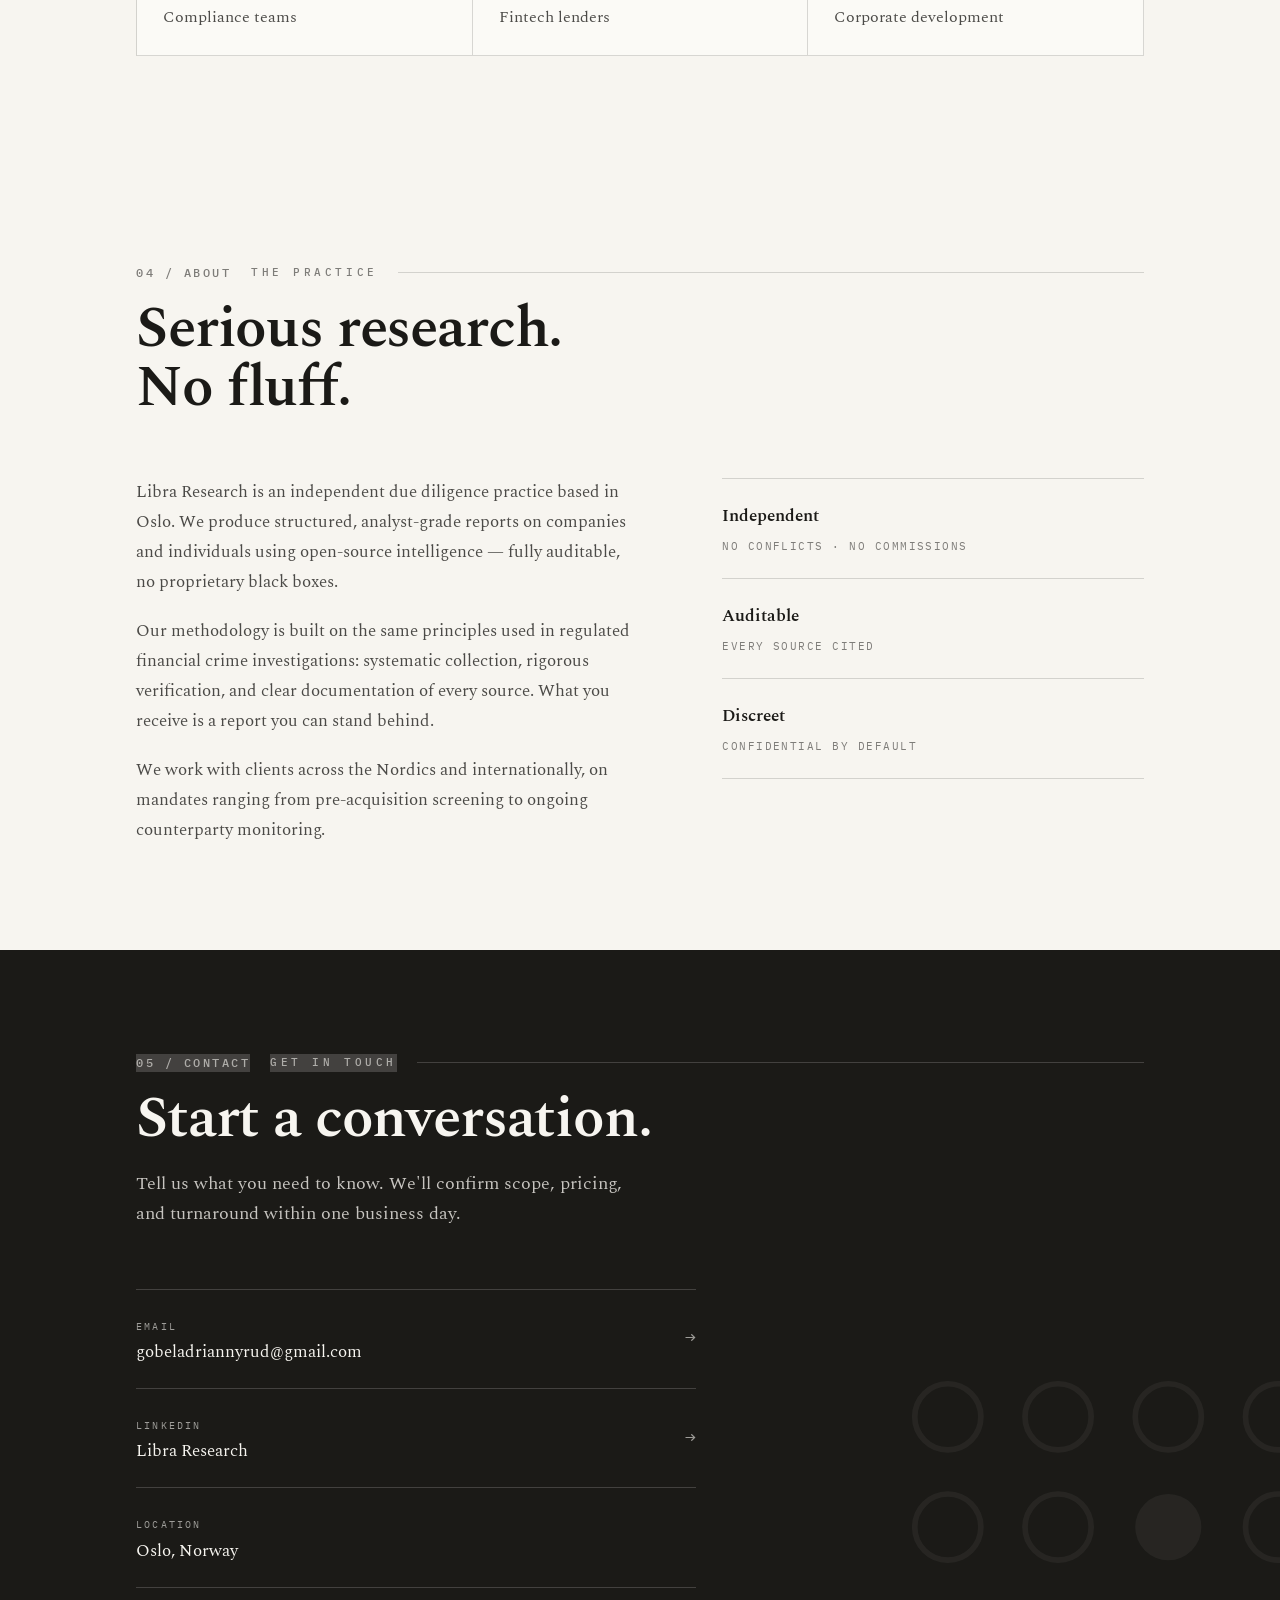
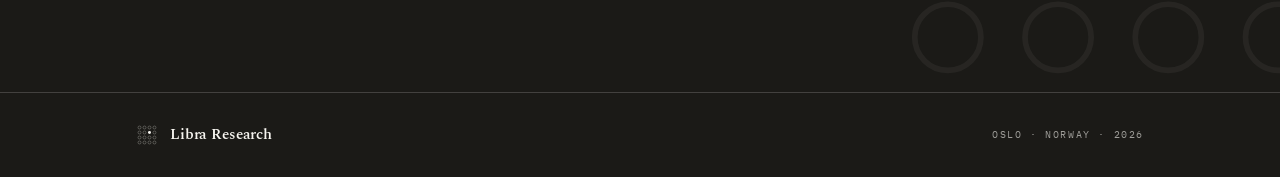
==== commit 5fbd1c13: "Remove Scales mark, simplify methodology label" ====
--- a/index.html
+++ b/index.html
@@ -56,15 +56,6 @@
         <circle cx="16" cy="84" r="6.8"/><circle cx="38.67" cy="84" r="6.8"/><circle cx="61.33" cy="84" r="6.8"/><circle cx="84" cy="84" r="6.8"/>
       </g>
       <circle cx="61.33" cy="38.67" r="6.8" fill="currentColor"/>
-    </symbol>
-    <symbol id="m-scales" viewBox="0 0 100 100">
-      <g fill="none" stroke="currentColor" stroke-width="2" stroke-linecap="round">
-        <path d="M50 30 V88 M41 88 H59"/>
-        <path d="M19.47 24.62 L80.53 35.38"/>
-        <path d="M19.47 24.62 V39.12 M80.53 35.38 V49.88"/>
-        <circle cx="19.47" cy="46.62" r="7.5"/>
-      </g>
-      <circle cx="80.53" cy="57.38" r="7.5" fill="currentColor"/>
     </symbol>
   </defs>
 </svg>
@@ -191,19 +182,13 @@
   <!-- ── Methodology ── -->
   <section class="how" id="methodology" aria-labelledby="methodology-h">
     <div class="wrap">
-      <div class="how-head">
-        <div class="sec-head">
-          <div class="sec-label">
-            <span class="num">02 / METHOD</span>
-            <span class="kicker">How we work</span>
-            <span class="line" aria-hidden="true"></span>
-          </div>
-          <h2 id="methodology-h">Weighing evidence.</h2>
-          <p class="lede">Every report follows the same structured process — no assumptions, no unverified claims. The unknown is set against the verified, and we report where the balance falls.</p>
-        </div>
-        <div class="how-mark" aria-hidden="true">
-          <svg class="mk"><use href="#m-scales"/></svg>
-        </div>
+      <div class="sec-head">
+        <div class="sec-label">
+          <span class="num">02 / METHODOLOGY</span>
+          <span class="line" aria-hidden="true"></span>
+        </div>
+        <h2 id="methodology-h">Weighing evidence.</h2>
+        <p class="lede">Every report follows the same structured process — no assumptions, no unverified claims. The unknown is set against the verified, and we report where the balance falls.</p>
       </div>
       <div class="steps">
         <div class="step">
--- a/css/main.css
+++ b/css/main.css
@@ -463,15 +463,20 @@
 }
 
 .sec-head {
-  display: grid;
-  grid-template-columns: auto 1fr;
-  gap: 28px;
-  align-items: baseline;
   margin-bottom: 60px;
 }
 
-.sec-head .num {
-  padding-top: 6px;
+.sec-head .sec-label {
+  display: flex;
+  align-items: center;
+  gap: 20px;
+  margin-bottom: 18px;
+}
+
+.sec-head .sec-label .line {
+  flex: 1;
+  height: 1px;
+  background: var(--hair);
 }
 
 .sec-head h2 {
@@ -480,7 +485,7 @@
   font-size: clamp(34px, 5vw, 58px);
   line-height: 1.02;
   letter-spacing: -0.02em;
-  margin-top: 14px;
+  margin-top: 0;
 }
 
 .sec-head .lede {
@@ -491,13 +496,6 @@
   margin-top: 20px;
 }
 
-@media (max-width: 560px) {
-  .sec-head {
-    grid-template-columns: 1fr;
-    gap: 12px;
-  }
-}
-
 /* ==========================================================================
    Services  (paper)
    ========================================================================== */
@@ -580,29 +578,6 @@
   border-bottom: 1px solid var(--hair);
 }
 
-.how .sec-head {
-  margin-bottom: 0;
-}
-
-.how-head {
-  display: grid;
-  grid-template-columns: 1fr auto;
-  gap: 48px;
-  align-items: center;
-  margin-bottom: 60px;
-}
-
-.how-mark {
-  width: 110px;
-  aspect-ratio: 1;
-  color: var(--ink);
-}
-
-@media (max-width: 720px) {
-  .how-mark {
-    display: none;
-  }
-}
 
 .steps {
   display: grid;
@@ -785,9 +760,11 @@
   position: relative;
 }
 
-.contact .num,
-.contact .kicker {
+.contact .sec-label .num,
+.contact .sec-label .kicker,
+.contact .sec-label .line {
   color: var(--muted-rev);
+  background: var(--hair-rev);
 }
 
 .contact .sec-head .lede {
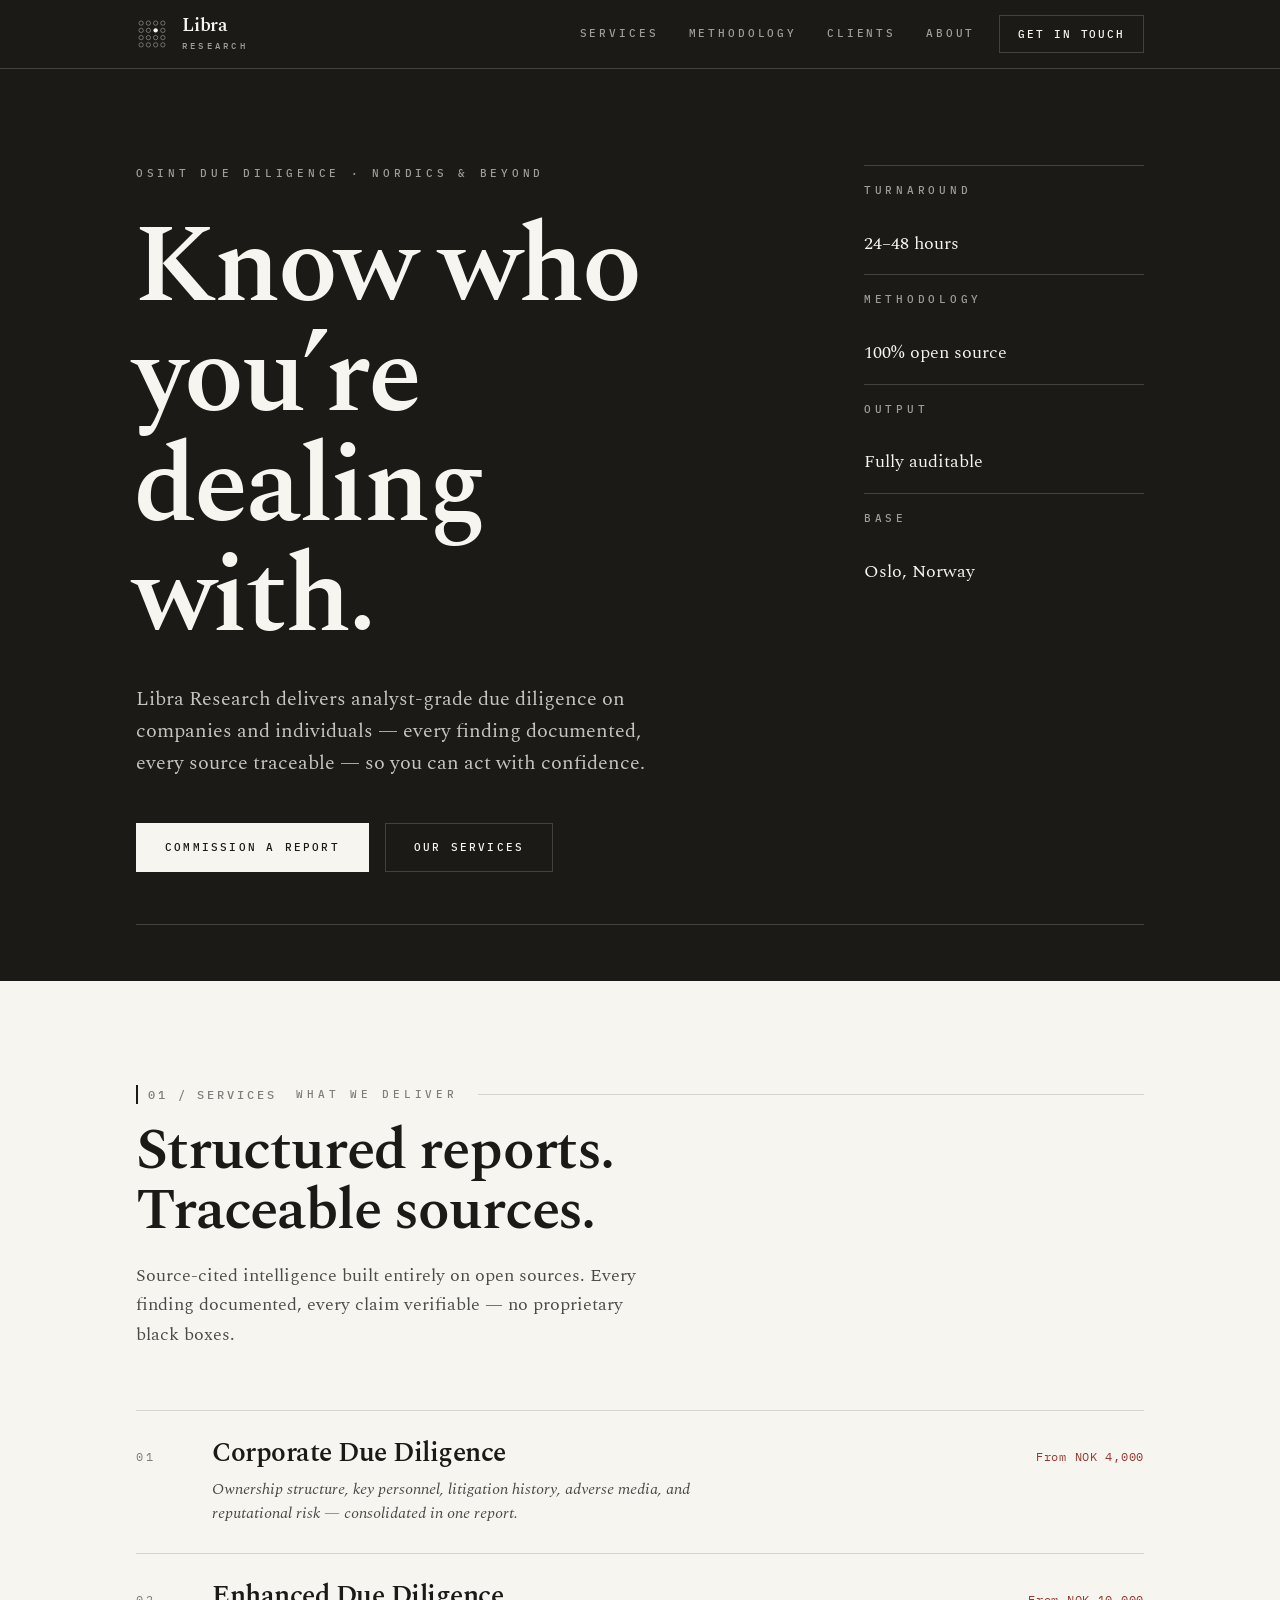
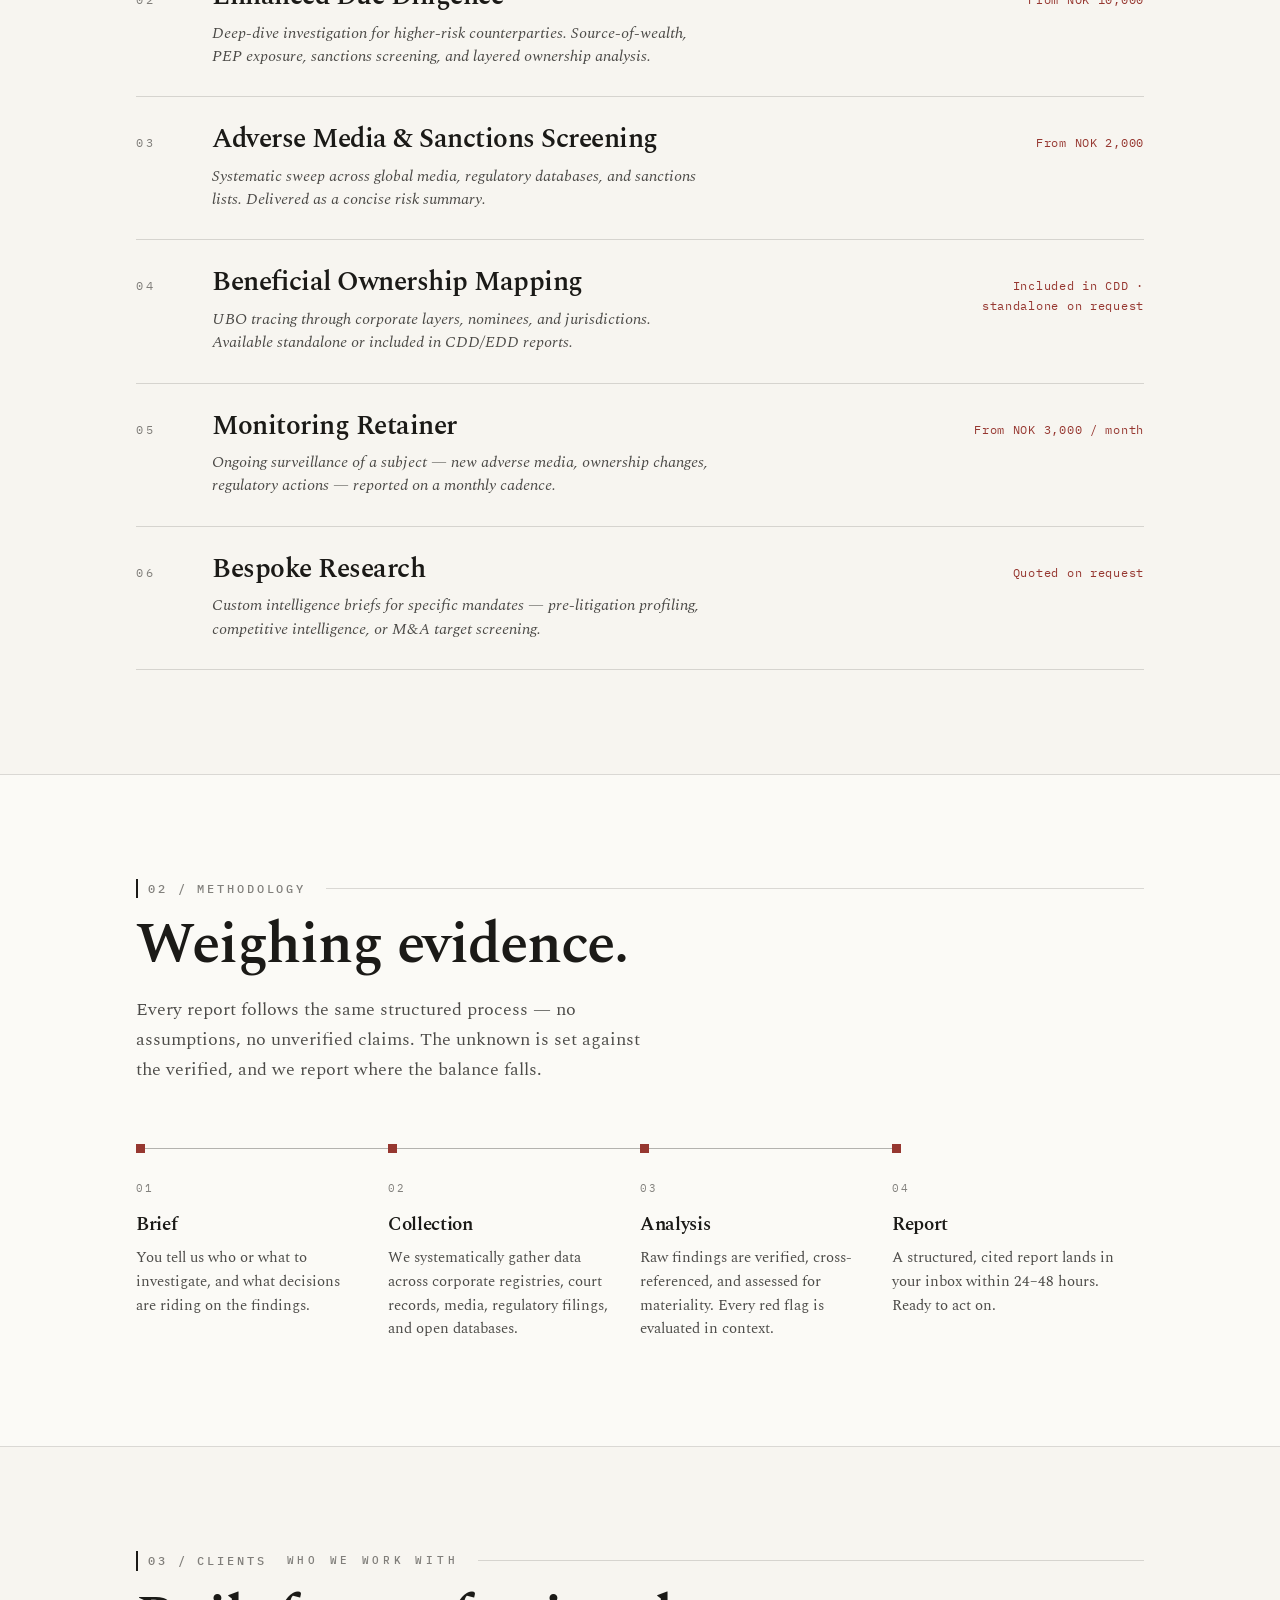
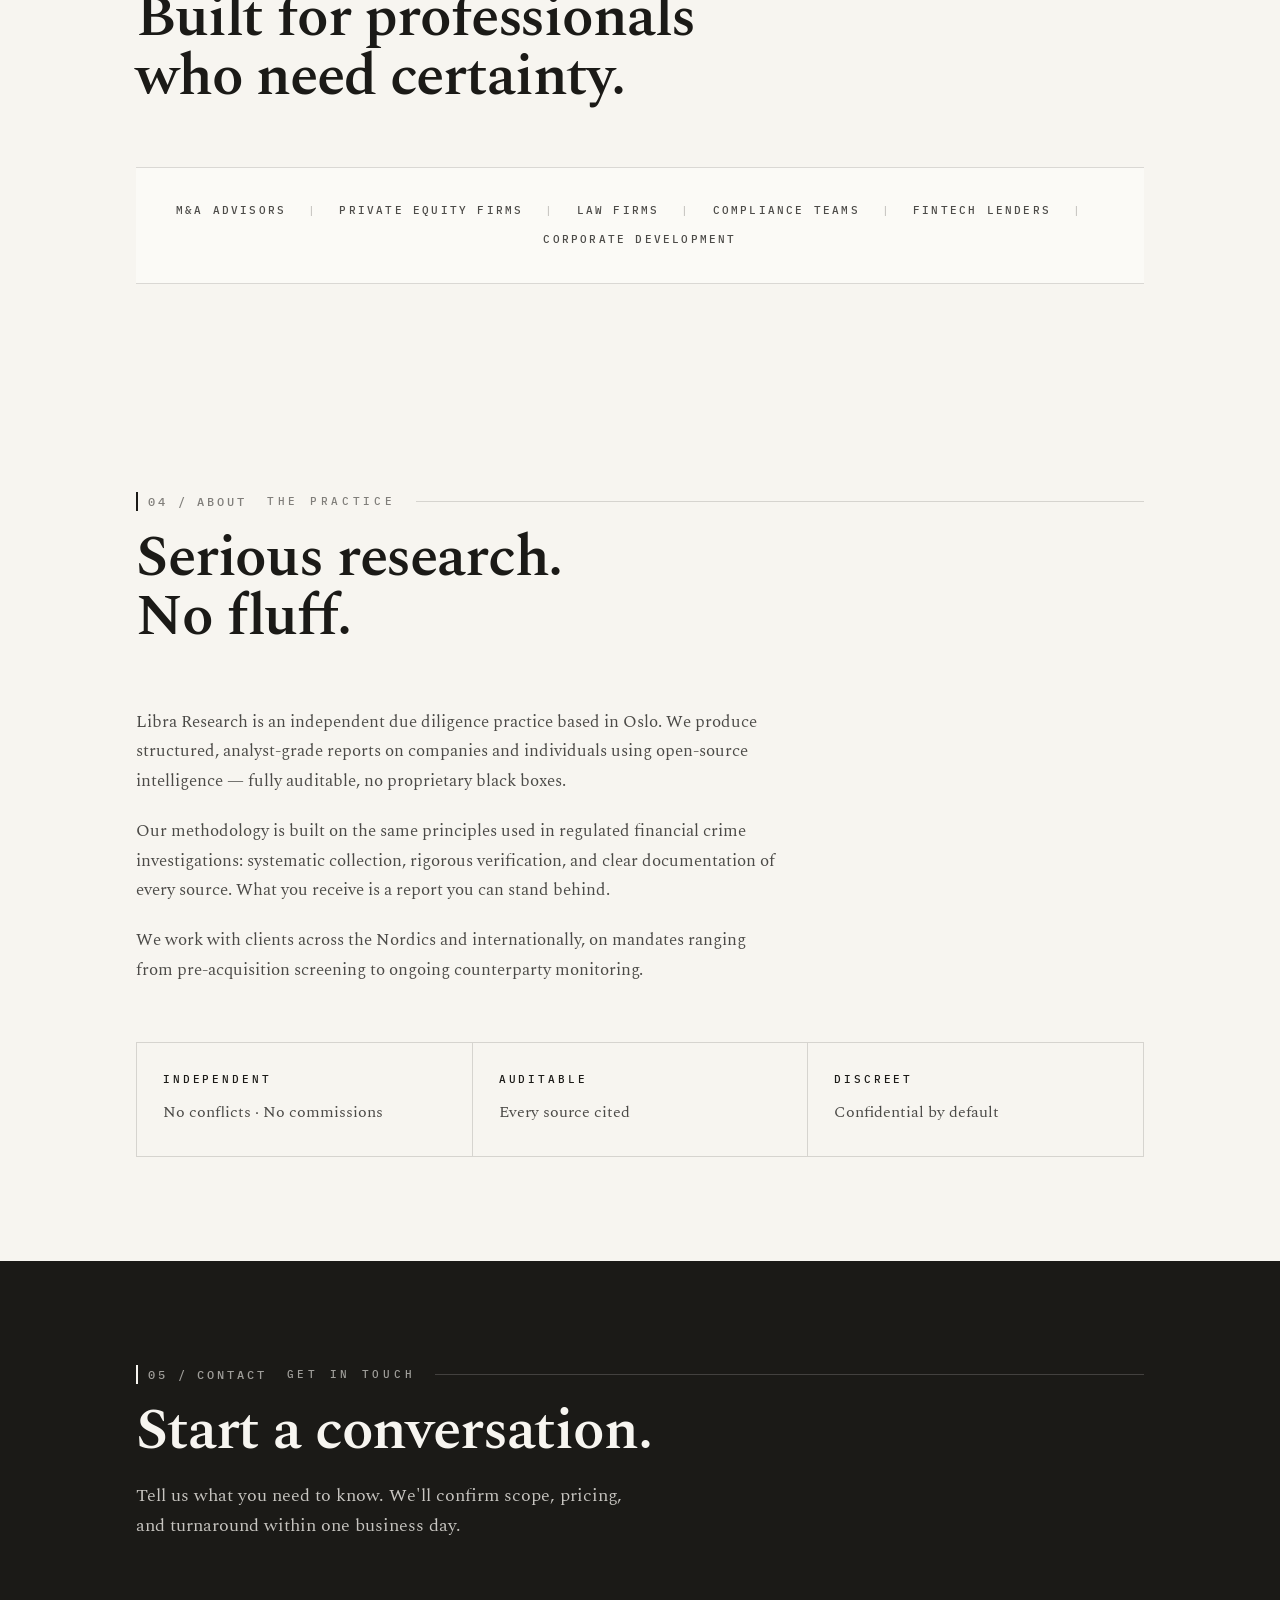
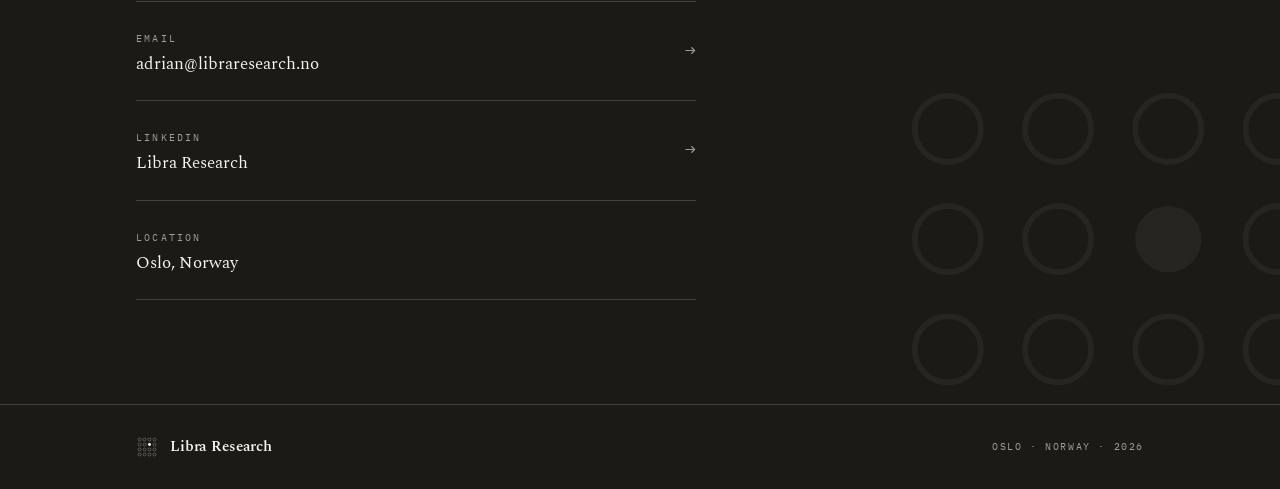
==== commit 2d0f4eff: "redesign" ====
--- a/index.html
+++ b/index.html
@@ -29,7 +29,7 @@
     "name": "Libra Research",
     "description": "Independent OSINT due diligence and business intelligence. Analyst-grade, source-cited reports on companies and individuals.",
     "url": "https://libraresearch.github.io/",
-    "email": "gobeladriannyrud@gmail.com",
+    "email": "adrian@libraresearch.no",
     "address": {
       "@type": "PostalAddress",
       "addressLocality": "Oslo",
@@ -90,7 +90,7 @@
 <header class="mast" id="top">
   <div class="mast-inner">
     <div class="mast-hero">
-      <div>
+      <div class="mast-lead">
         <span class="kicker">OSINT Due Diligence · Nordics &amp; Beyond</span>
         <h1>Know who<br>you&rsquo;re dealing<br>with.</h1>
         <p class="mast-sub">Libra Research delivers analyst-grade due diligence on companies and individuals — every finding documented, every source traceable — so you can act with confidence.</p>
@@ -99,26 +99,23 @@
           <a class="btn btn-ghost" href="#services">Our services</a>
         </div>
       </div>
-      <div class="mast-mark" aria-hidden="true">
-        <svg class="mk"><use href="#m-signal"/></svg>
-      </div>
-    </div>
-    <div class="mast-foot">
-      <div>
-        <span class="kicker">Turnaround</span>
-        <div class="val">24–48 hours</div>
-      </div>
-      <div>
-        <span class="kicker">Methodology</span>
-        <div class="val">100% open source</div>
-      </div>
-      <div>
-        <span class="kicker">Output</span>
-        <div class="val">Fully auditable</div>
-      </div>
-      <div>
-        <span class="kicker">Base</span>
-        <div class="val">Oslo, Norway</div>
+      <div class="mast-stats">
+        <div class="stat">
+          <span class="kicker">Turnaround</span>
+          <div class="val">24–48 hours</div>
+        </div>
+        <div class="stat">
+          <span class="kicker">Methodology</span>
+          <div class="val">100% open source</div>
+        </div>
+        <div class="stat">
+          <span class="kicker">Output</span>
+          <div class="val">Fully auditable</div>
+        </div>
+        <div class="stat">
+          <span class="kicker">Base</span>
+          <div class="val">Oslo, Norway</div>
+        </div>
       </div>
     </div>
   </div>
@@ -141,38 +138,50 @@
       <div class="services-grid">
         <article class="svc">
           <div class="svc-num">01</div>
-          <h3>Corporate Due Diligence</h3>
-          <p>Ownership structure, key personnel, litigation history, adverse media, and reputational risk — consolidated in one report.</p>
+          <div class="svc-main">
+            <h3>Corporate Due Diligence</h3>
+            <p class="svc-desc">Ownership structure, key personnel, litigation history, adverse media, and reputational risk — consolidated in one report.</p>
+          </div>
           <div class="svc-price">From NOK 4,000</div>
         </article>
         <article class="svc">
           <div class="svc-num">02</div>
-          <h3>Enhanced Due Diligence</h3>
-          <p>Deep-dive investigation for higher-risk counterparties. Source-of-wealth, PEP exposure, sanctions screening, and layered ownership analysis.</p>
+          <div class="svc-main">
+            <h3>Enhanced Due Diligence</h3>
+            <p class="svc-desc">Deep-dive investigation for higher-risk counterparties. Source-of-wealth, PEP exposure, sanctions screening, and layered ownership analysis.</p>
+          </div>
           <div class="svc-price">From NOK 10,000</div>
         </article>
         <article class="svc">
           <div class="svc-num">03</div>
-          <h3>Adverse Media &amp; Sanctions Screening</h3>
-          <p>Systematic sweep across global media, regulatory databases, and sanctions lists. Delivered as a concise risk summary.</p>
+          <div class="svc-main">
+            <h3>Adverse Media &amp; Sanctions Screening</h3>
+            <p class="svc-desc">Systematic sweep across global media, regulatory databases, and sanctions lists. Delivered as a concise risk summary.</p>
+          </div>
           <div class="svc-price">From NOK 2,000</div>
         </article>
         <article class="svc">
           <div class="svc-num">04</div>
-          <h3>Beneficial Ownership Mapping</h3>
-          <p>UBO tracing through corporate layers, nominees, and jurisdictions. Available standalone or included in CDD/EDD reports.</p>
+          <div class="svc-main">
+            <h3>Beneficial Ownership Mapping</h3>
+            <p class="svc-desc">UBO tracing through corporate layers, nominees, and jurisdictions. Available standalone or included in CDD/EDD reports.</p>
+          </div>
           <div class="svc-price">Included in CDD · standalone on request</div>
         </article>
         <article class="svc">
           <div class="svc-num">05</div>
-          <h3>Monitoring Retainer</h3>
-          <p>Ongoing surveillance of a subject — new adverse media, ownership changes, regulatory actions — reported on a monthly cadence.</p>
+          <div class="svc-main">
+            <h3>Monitoring Retainer</h3>
+            <p class="svc-desc">Ongoing surveillance of a subject — new adverse media, ownership changes, regulatory actions — reported on a monthly cadence.</p>
+          </div>
           <div class="svc-price">From NOK 3,000 / month</div>
         </article>
         <article class="svc">
           <div class="svc-num">06</div>
-          <h3>Bespoke Research</h3>
-          <p>Custom intelligence briefs for specific mandates — pre-litigation profiling, competitive intelligence, or M&amp;A target screening.</p>
+          <div class="svc-main">
+            <h3>Bespoke Research</h3>
+            <p class="svc-desc">Custom intelligence briefs for specific mandates — pre-litigation profiling, competitive intelligence, or M&amp;A target screening.</p>
+          </div>
           <div class="svc-price">Quoted on request</div>
         </article>
       </div>
@@ -226,13 +235,15 @@
         </div>
         <h2 id="clients-h">Built for professionals<br>who need certainty.</h2>
       </div>
-      <div class="clients-grid">
-        <div class="client">M&amp;A advisors</div>
-        <div class="client">Private equity firms</div>
-        <div class="client">Law firms</div>
-        <div class="client">Compliance teams</div>
-        <div class="client">Fintech lenders</div>
-        <div class="client">Corporate development</div>
+      <div class="clients-band">
+        <div class="clients-grid">
+          <span class="client">M&amp;A advisors</span>
+          <span class="client">Private equity firms</span>
+          <span class="client">Law firms</span>
+          <span class="client">Compliance teams</span>
+          <span class="client">Fintech lenders</span>
+          <span class="client">Corporate development</span>
+        </div>
       </div>
     </div>
   </section>
@@ -288,10 +299,10 @@
         <p class="lede">Tell us what you need to know. We'll confirm scope, pricing, and turnaround within one business day.</p>
       </div>
       <div class="contact-links">
-        <a class="contact-link" href="mailto:gobeladriannyrud@gmail.com">
+        <a class="contact-link" href="mailto:adrian@libraresearch.no">
           <span>
             <span class="cl-label">Email</span><br>
-            <span class="cl-val">gobeladriannyrud@gmail.com</span>
+            <span class="cl-val">adrian@libraresearch.no</span>
           </span>
           <span class="cl-arr" aria-hidden="true">&rarr;</span>
         </a>
--- a/css/main.css
+++ b/css/main.css
@@ -8,10 +8,12 @@
   --ink: #1b1a17;
   --paper: #f7f5f0;
   --cell: #fbfaf6;
-  --hair: rgba(27, 26, 23, 0.16);
+  --hair: rgba(27, 26, 23, 0.15);
   --hair-strong: rgba(27, 26, 23, 0.32);
-  --muted: rgba(27, 26, 23, 0.55);
+  --muted: rgba(27, 26, 23, 0.54);
   --body: rgba(27, 26, 23, 0.78);
+  --accent: #9a4632;
+  --accent: oklch(0.47 0.13 27);
   --hair-rev: rgba(247, 245, 240, 0.18);
   --muted-rev: rgba(247, 245, 240, 0.6);
   --body-rev: rgba(247, 245, 240, 0.78);
@@ -80,7 +82,7 @@
   font-family: var(--mono);
   font-size: 11px;
   font-weight: 500;
-  letter-spacing: 0.32em;
+  letter-spacing: 0.34em;
   text-transform: uppercase;
   color: var(--muted);
 }
@@ -198,9 +200,9 @@
 
 .nav-links a {
   font-family: var(--mono);
-  font-size: 10.5px;
+  font-size: 11px;
   font-weight: 500;
-  letter-spacing: 0.18em;
+  letter-spacing: 0.26em;
   text-transform: uppercase;
   color: var(--muted-rev);
   text-decoration: none;
@@ -318,28 +320,31 @@
 .mast-inner {
   max-width: var(--col);
   margin: 0 auto;
-  padding: 96px var(--gutter) 0;
+  padding: 96px var(--gutter) 56px;
 }
 
 .mast-hero {
   display: grid;
-  grid-template-columns: 1fr auto;
-  gap: 64px;
-  align-items: center;
+  grid-template-columns: 1fr 280px;
+  gap: 72px;
+  align-items: start;
+  padding-bottom: 52px;
+  border-bottom: 1px solid var(--hair-rev);
 }
 
 .mast-hero .kicker {
   color: var(--muted-rev);
   display: block;
-  margin-bottom: 28px;
+  margin-bottom: 30px;
 }
 
 .mast-hero h1 {
   font-family: var(--serif);
   font-weight: 600;
-  font-size: clamp(46px, 7.5vw, 94px);
-  line-height: 0.95;
-  letter-spacing: -0.025em;
+  font-size: clamp(52px, 9vw, 110px);
+  line-height: 1;
+  letter-spacing: -0.022em;
+  margin-left: -0.02em;
 }
 
 .mast-sub {
@@ -347,7 +352,7 @@
   line-height: 1.6;
   color: var(--body-rev);
   max-width: 52ch;
-  margin-top: 28px;
+  margin-top: 30px;
 }
 
 .mast-actions {
@@ -357,20 +362,15 @@
   margin-top: 44px;
 }
 
-.mast-mark {
-  width: clamp(150px, 18vw, 210px);
-  aspect-ratio: 1;
-  color: var(--paper);
+.mast-stats {
+  display: flex;
+  flex-direction: column;
 }
 
 @media (max-width: 860px) {
   .mast-hero {
     grid-template-columns: 1fr;
-    gap: 48px;
-  }
-
-  .mast-mark {
-    display: none;
+    gap: 44px;
   }
 
   .mast-inner {
@@ -412,39 +412,36 @@
   border-color: rgba(247, 245, 240, 0.5);
 }
 
-/* facts row at masthead foot */
-
-.mast-foot {
-  display: grid;
-  grid-template-columns: repeat(4, 1fr);
-  gap: 32px;
-  margin-top: 88px;
+/* stat badges — hero right column */
+
+.mast-stats .stat {
   border-top: 1px solid var(--hair-rev);
-  padding: 22px 0 40px;
-}
-
-.mast-foot .kicker {
+  padding: 16px 0;
+}
+
+.mast-stats .kicker {
   color: var(--muted-rev);
-}
-
-.mast-foot .val {
+  display: block;
+}
+
+.mast-stats .val {
   font-family: var(--serif);
-  font-size: 17px;
+  font-size: 18px;
   color: var(--paper);
   margin-top: 8px;
 }
 
 @media (max-width: 860px) {
-  .mast-foot {
+  .mast-stats {
+    display: grid;
     grid-template-columns: repeat(2, 1fr);
-    margin-top: 64px;
+    column-gap: 32px;
   }
 }
 
 @media (max-width: 480px) {
-  .mast-foot {
+  .mast-stats {
     grid-template-columns: 1fr;
-    gap: 24px;
   }
 }
 
@@ -471,6 +468,13 @@
   align-items: center;
   gap: 20px;
   margin-bottom: 18px;
+}
+
+.sec-head .sec-label .num {
+  border-left: 2px solid var(--ink);
+  padding-left: 10px;
+  font-size: 12px;
+  letter-spacing: 0.24em;
 }
 
 .sec-head .sec-label .line {
@@ -501,236 +505,277 @@
    ========================================================================== */
 
 .services-grid {
+  border-bottom: 1px solid var(--hair);
+}
+
+.svc {
+  display: grid;
+  grid-template-columns: 48px 1fr minmax(120px, 200px);
+  gap: 28px;
+  align-items: baseline;
+  border-top: 1px solid var(--hair);
+  padding: 28px 0;
+}
+
+.svc-num {
+  font-family: var(--mono);
+  font-size: 12px;
+  letter-spacing: 0.22em;
+  color: var(--muted);
+}
+
+.svc-main h3 {
+  font-family: var(--serif);
+  font-weight: 600;
+  font-size: clamp(20px, 2.4vw, 27px);
+  line-height: 1.1;
+  letter-spacing: -0.018em;
+}
+
+.svc-desc {
+  font-family: var(--serif);
+  font-style: italic;
+  font-size: 15.5px;
+  line-height: 1.5;
+  color: var(--body);
+  margin-top: 10px;
+  max-width: 62ch;
+}
+
+.svc-price {
+  font-family: var(--mono);
+  font-size: 12px;
+  letter-spacing: 0.06em;
+  color: var(--accent);
+  text-align: right;
+}
+
+@media (max-width: 640px) {
+  .svc {
+    grid-template-columns: 1fr auto;
+    gap: 6px 16px;
+    align-items: start;
+  }
+
+  .svc-num {
+    grid-column: 1;
+    grid-row: 1;
+  }
+
+  .svc-price {
+    grid-column: 2;
+    grid-row: 1;
+    text-align: right;
+  }
+
+  .svc-main {
+    grid-column: 1 / -1;
+    grid-row: 2;
+    margin-top: 8px;
+  }
+}
+
+/* ==========================================================================
+   Methodology  (cell band)
+   ========================================================================== */
+
+.how {
+  background: var(--cell);
+  border-top: 1px solid var(--hair);
+  border-bottom: 1px solid var(--hair);
+}
+
+
+.steps {
+  display: grid;
+  grid-template-columns: repeat(4, 1fr);
+  margin-top: 8px;
+}
+
+.step {
+  position: relative;
+  padding: 36px 28px 0 0;
+}
+
+.step::before {
+  content: "";
+  position: absolute;
+  top: 0;
+  left: 0;
+  width: 9px;
+  height: 9px;
+  background: var(--accent);
+}
+
+.step::after {
+  content: "";
+  position: absolute;
+  top: 4px;
+  left: 9px;
+  right: 0;
+  height: 1px;
+  background: var(--hair-strong);
+}
+
+.step:last-child::after {
+  display: none;
+}
+
+.step-n {
+  font-family: var(--mono);
+  font-size: 11px;
+  letter-spacing: 0.22em;
+  color: var(--muted);
+  margin-bottom: 16px;
+}
+
+.step h3 {
+  font-family: var(--serif);
+  font-weight: 600;
+  font-size: 19px;
+  line-height: 1.2;
+  letter-spacing: -0.018em;
+  margin-bottom: 10px;
+}
+
+.step p {
+  font-size: 14.5px;
+  line-height: 1.65;
+  color: var(--body);
+}
+
+@media (max-width: 720px) {
+  .steps {
+    grid-template-columns: 1fr;
+  }
+
+  .step {
+    padding: 0 0 34px 28px;
+  }
+
+  .step::before {
+    top: 4px;
+  }
+
+  .step::after {
+    top: 13px;
+    left: 4px;
+    right: auto;
+    bottom: 0;
+    width: 1px;
+    height: auto;
+  }
+
+  .step:last-child {
+    padding-bottom: 0;
+  }
+}
+
+/* ==========================================================================
+   Clients  (paper)
+   ========================================================================== */
+
+.clients-band {
+  background: var(--cell);
+  border-top: 1px solid var(--hair);
+  border-bottom: 1px solid var(--hair);
+  padding: 28px 24px;
+}
+
+.clients-grid {
+  display: flex;
+  flex-wrap: wrap;
+  justify-content: center;
+  align-items: center;
+}
+
+.client {
+  font-family: var(--mono);
+  font-size: 11px;
+  font-weight: 500;
+  letter-spacing: 0.2em;
+  text-transform: uppercase;
+  color: var(--body);
+  white-space: nowrap;
+  padding: 6px 0;
+}
+
+.client:not(:last-child)::after {
+  content: "|";
+  color: var(--hair-strong);
+  margin: 0 22px;
+  font-weight: 400;
+}
+
+@media (max-width: 560px) {
+  .client {
+    margin: 0 14px;
+  }
+
+  .client:not(:last-child)::after {
+    display: none;
+  }
+}
+
+/* ==========================================================================
+   About  (paper)
+   ========================================================================== */
+
+.about-grid {
+  display: block;
+}
+
+.about-text {
+  max-width: 72ch;
+}
+
+.about-text p {
+  font-size: 17px;
+  line-height: 1.75;
+  color: var(--body);
+}
+
+.about-text p + p {
+  margin-top: 20px;
+}
+
+.principles {
+  list-style: none;
+  padding: 0;
+  margin-top: 56px;
   display: grid;
   grid-template-columns: repeat(3, 1fr);
   border-top: 1px solid var(--hair);
   border-left: 1px solid var(--hair);
 }
 
-.svc {
-  background: var(--cell);
+.principle {
   border-right: 1px solid var(--hair);
   border-bottom: 1px solid var(--hair);
-  padding: 36px 32px;
-  display: flex;
-  flex-direction: column;
-}
-
-.svc-num {
-  font-family: var(--mono);
-  font-size: 10px;
-  letter-spacing: 0.22em;
-  color: var(--muted);
-  margin-bottom: 22px;
-}
-
-.svc h3 {
+  padding: 28px 26px 32px;
+}
+
+.principle .p-name {
+  font-family: var(--mono);
+  font-size: 11px;
+  font-weight: 500;
+  letter-spacing: 0.26em;
+  text-transform: uppercase;
+  color: var(--ink);
+}
+
+.principle .p-desc {
   font-family: var(--serif);
-  font-weight: 600;
-  font-size: 19px;
-  line-height: 1.25;
-  margin-bottom: 12px;
-}
-
-.svc p {
-  font-size: 15px;
-  line-height: 1.65;
+  font-style: normal;
+  font-size: 16px;
+  line-height: 1.5;
   color: var(--body);
-}
-
-.svc-price {
-  font-family: var(--mono);
-  font-size: 10.5px;
-  letter-spacing: 0.14em;
-  text-transform: uppercase;
-  color: var(--muted);
-  margin-top: auto;
-  padding-top: 18px;
-}
-
-.svc-price::before {
-  content: "";
-  display: block;
-  height: 1px;
-  background: var(--hair);
-  margin-bottom: 16px;
-}
-
-@media (max-width: 900px) {
-  .services-grid {
-    grid-template-columns: repeat(2, 1fr);
-  }
-}
-
-@media (max-width: 560px) {
-  .services-grid {
+  margin-top: 12px;
+}
+
+@media (max-width: 700px) {
+  .principles {
     grid-template-columns: 1fr;
-  }
-}
-
-/* ==========================================================================
-   Methodology  (cell band)
-   ========================================================================== */
-
-.how {
-  background: var(--cell);
-  border-top: 1px solid var(--hair);
-  border-bottom: 1px solid var(--hair);
-}
-
-
-.steps {
-  display: grid;
-  grid-template-columns: repeat(4, 1fr);
-  border-top: 1px solid var(--hair);
-}
-
-.step {
-  padding: 34px 28px 34px 0;
-  border-bottom: 1px solid var(--hair);
-}
-
-.step + .step {
-  padding-left: 28px;
-  border-left: 1px solid var(--hair);
-}
-
-.step-n {
-  font-family: var(--mono);
-  font-size: 10px;
-  letter-spacing: 0.22em;
-  color: var(--muted);
-  margin-bottom: 20px;
-}
-
-.step h3 {
-  font-family: var(--serif);
-  font-weight: 600;
-  font-size: 18px;
-  line-height: 1.25;
-  margin-bottom: 10px;
-}
-
-.step p {
-  font-size: 14.5px;
-  line-height: 1.65;
-  color: var(--body);
-}
-
-@media (max-width: 860px) {
-  .steps {
-    grid-template-columns: 1fr 1fr;
-  }
-
-  .step + .step {
-    padding-left: 0;
-    border-left: none;
-  }
-
-  .step:nth-child(even) {
-    padding-left: 28px;
-    border-left: 1px solid var(--hair);
-  }
-}
-
-@media (max-width: 520px) {
-  .steps {
-    grid-template-columns: 1fr;
-  }
-
-  .step:nth-child(even) {
-    padding-left: 0;
-    border-left: none;
-  }
-
-  .step {
-    padding-right: 0;
-  }
-}
-
-/* ==========================================================================
-   Clients  (paper)
-   ========================================================================== */
-
-.clients-grid {
-  display: grid;
-  grid-template-columns: repeat(3, 1fr);
-  border-top: 1px solid var(--hair);
-  border-left: 1px solid var(--hair);
-}
-
-.client {
-  background: var(--cell);
-  border-right: 1px solid var(--hair);
-  border-bottom: 1px solid var(--hair);
-  padding: 24px 26px;
-  font-size: 16px;
-  color: var(--body);
-}
-
-@media (max-width: 700px) {
-  .clients-grid {
-    grid-template-columns: 1fr 1fr;
-  }
-}
-
-@media (max-width: 460px) {
-  .clients-grid {
-    grid-template-columns: 1fr;
-  }
-}
-
-/* ==========================================================================
-   About  (paper)
-   ========================================================================== */
-
-.about-grid {
-  display: grid;
-  grid-template-columns: 1.2fr 1fr;
-  gap: 80px;
-  align-items: start;
-}
-
-.about-text p {
-  font-size: 17px;
-  line-height: 1.75;
-  color: var(--body);
-}
-
-.about-text p + p {
-  margin-top: 20px;
-}
-
-.principles {
-  list-style: none;
-  padding: 0;
-  border-top: 1px solid var(--hair);
-}
-
-.principle {
-  padding: 24px 0;
-  border-bottom: 1px solid var(--hair);
-}
-
-.principle .p-name {
-  font-family: var(--serif);
-  font-weight: 600;
-  font-size: 17px;
-}
-
-.principle .p-desc {
-  font-family: var(--mono);
-  font-size: 10.5px;
-  letter-spacing: 0.14em;
-  text-transform: uppercase;
-  color: var(--muted);
-  margin-top: 7px;
-}
-
-@media (max-width: 760px) {
-  .about-grid {
-    grid-template-columns: 1fr;
-    gap: 48px;
   }
 }
 
@@ -761,9 +806,15 @@
 }
 
 .contact .sec-label .num,
-.contact .sec-label .kicker,
+.contact .sec-label .kicker {
+  color: var(--muted-rev);
+}
+
+.contact .sec-label .num {
+  border-left-color: var(--paper);
+}
+
 .contact .sec-label .line {
-  color: var(--muted-rev);
   background: var(--hair-rev);
 }
 
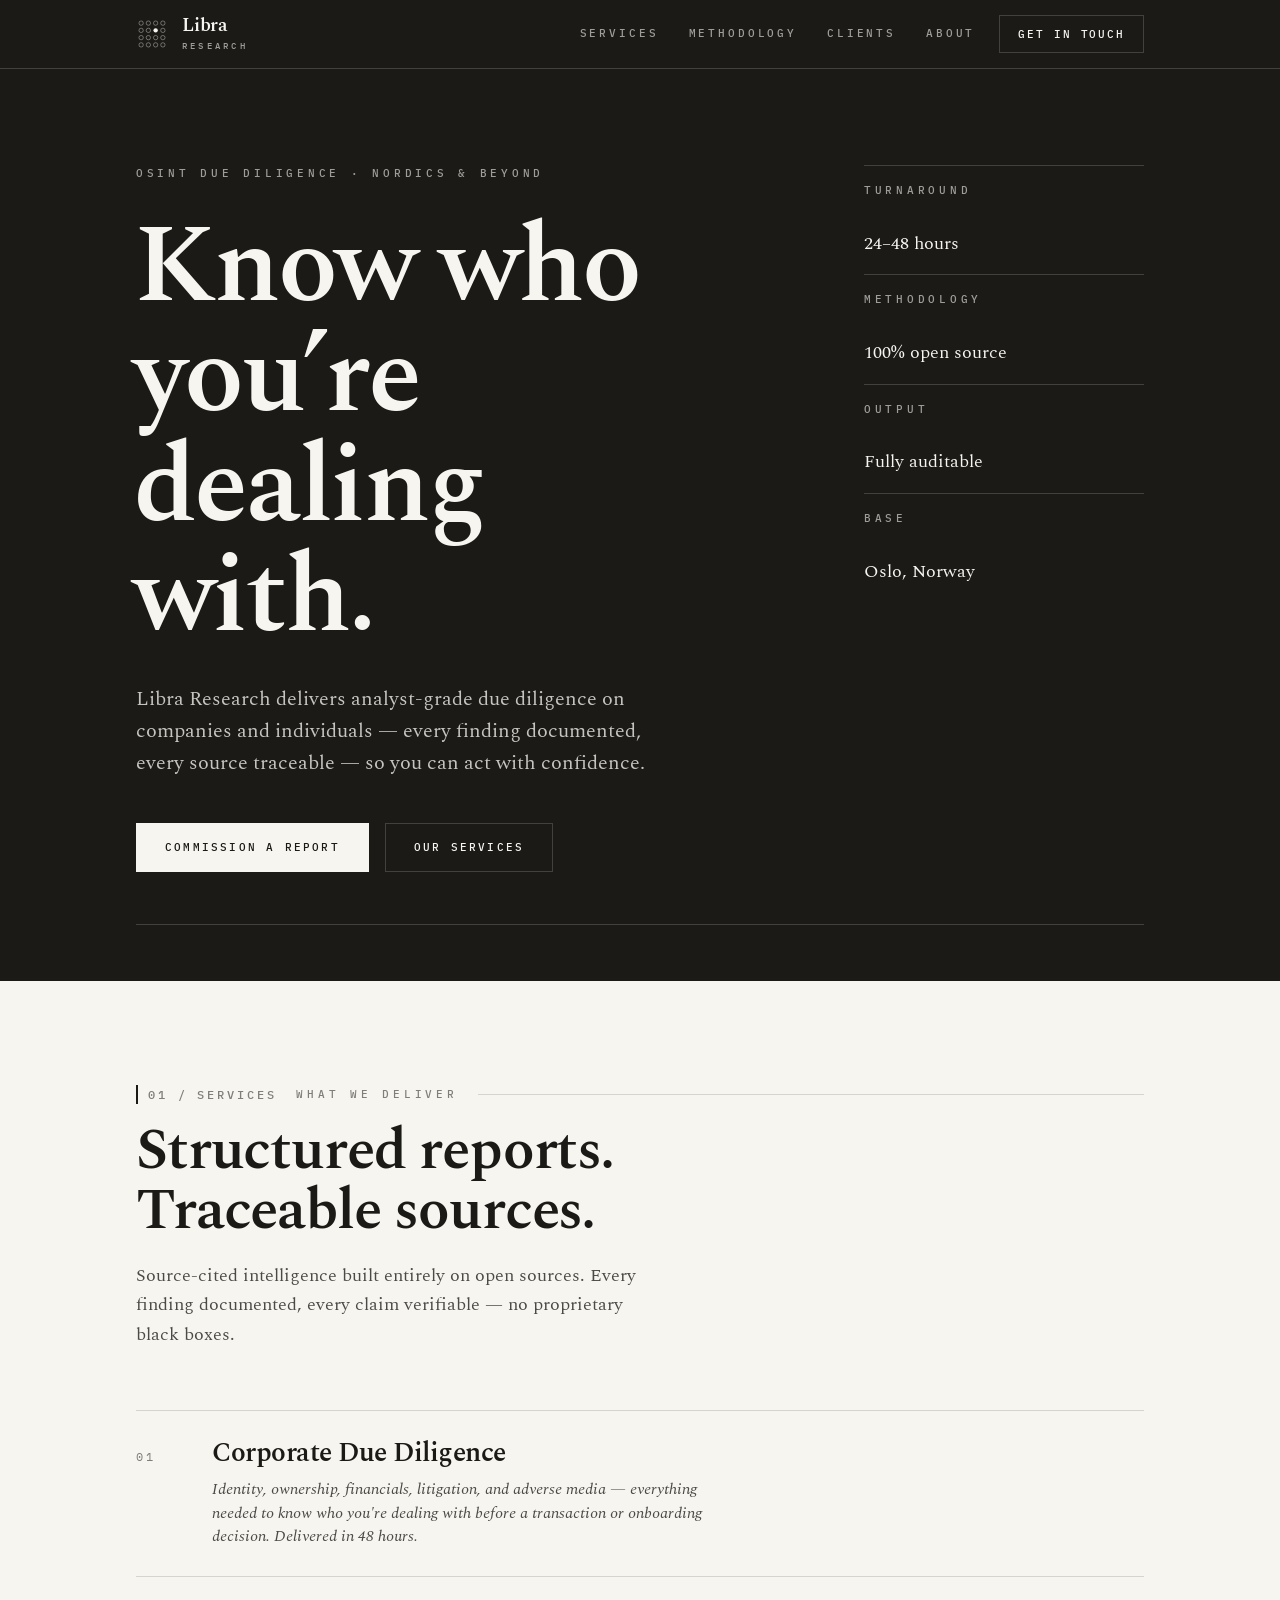
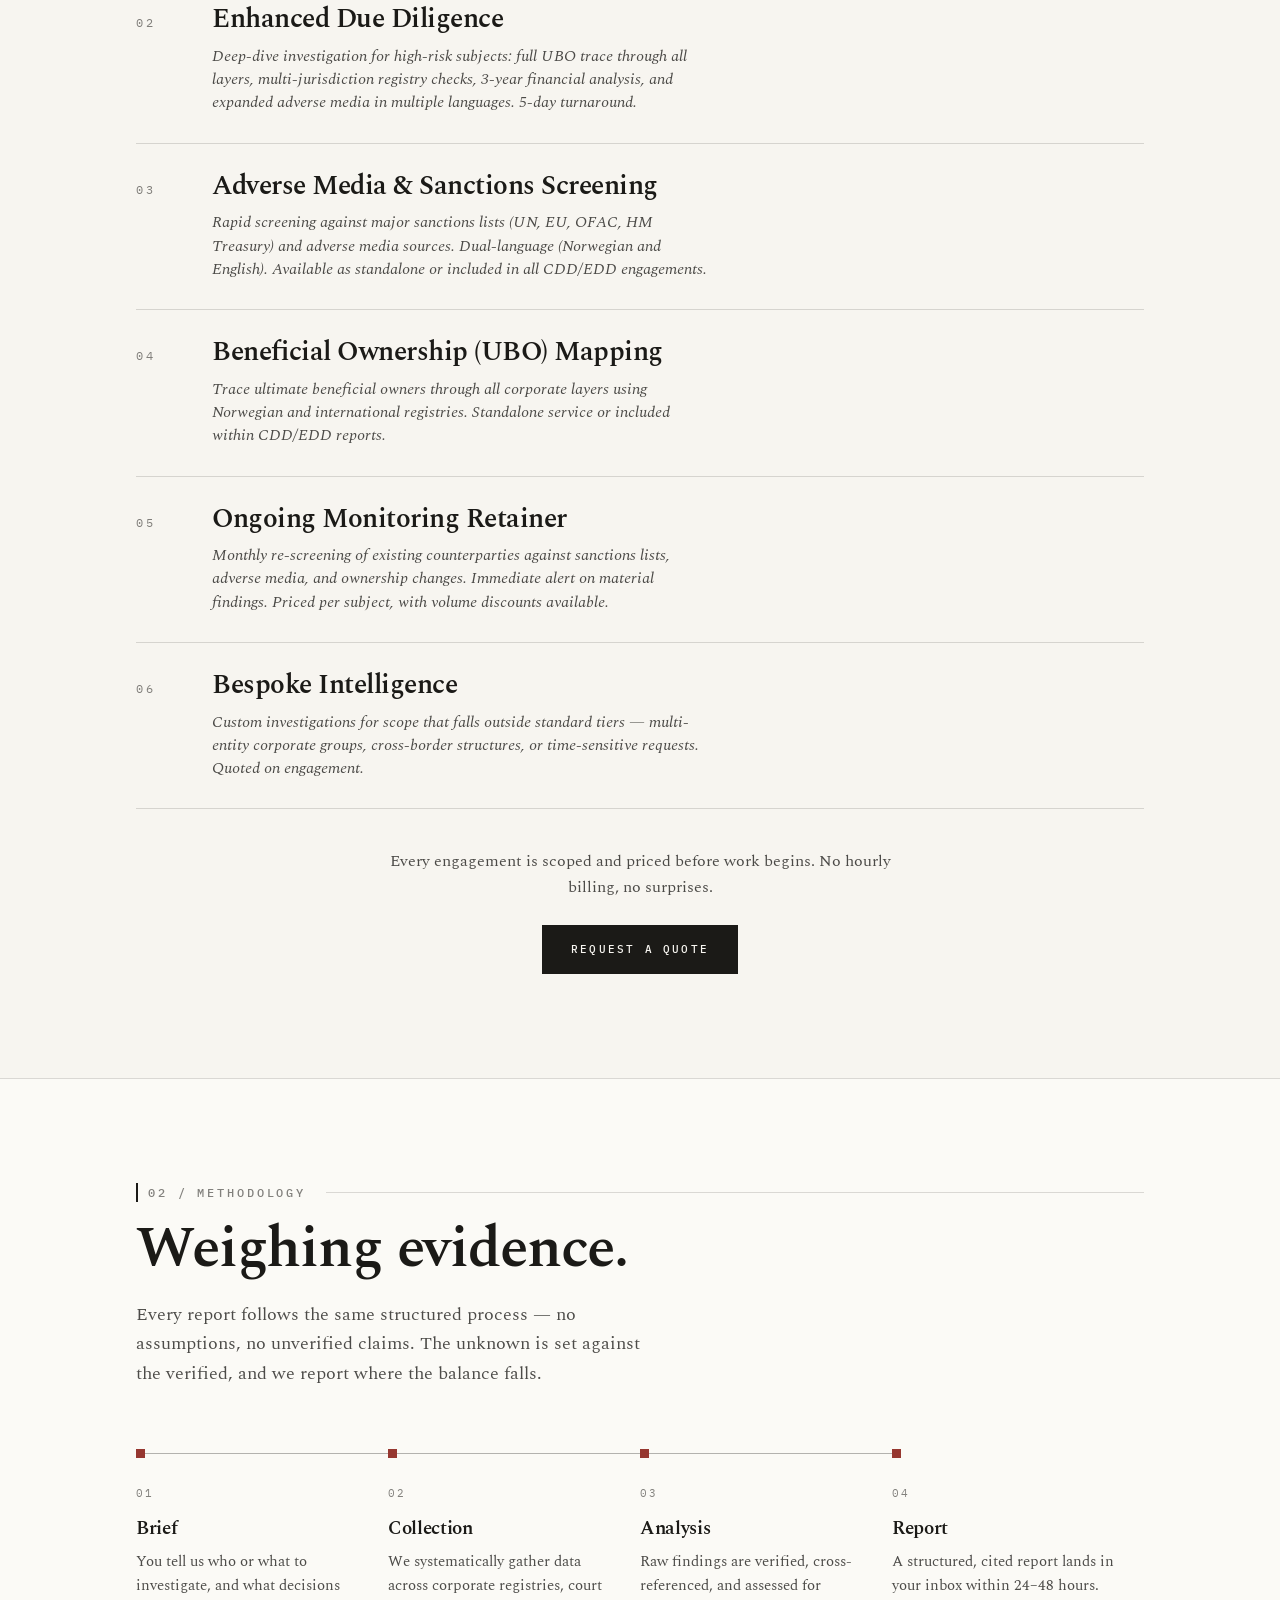
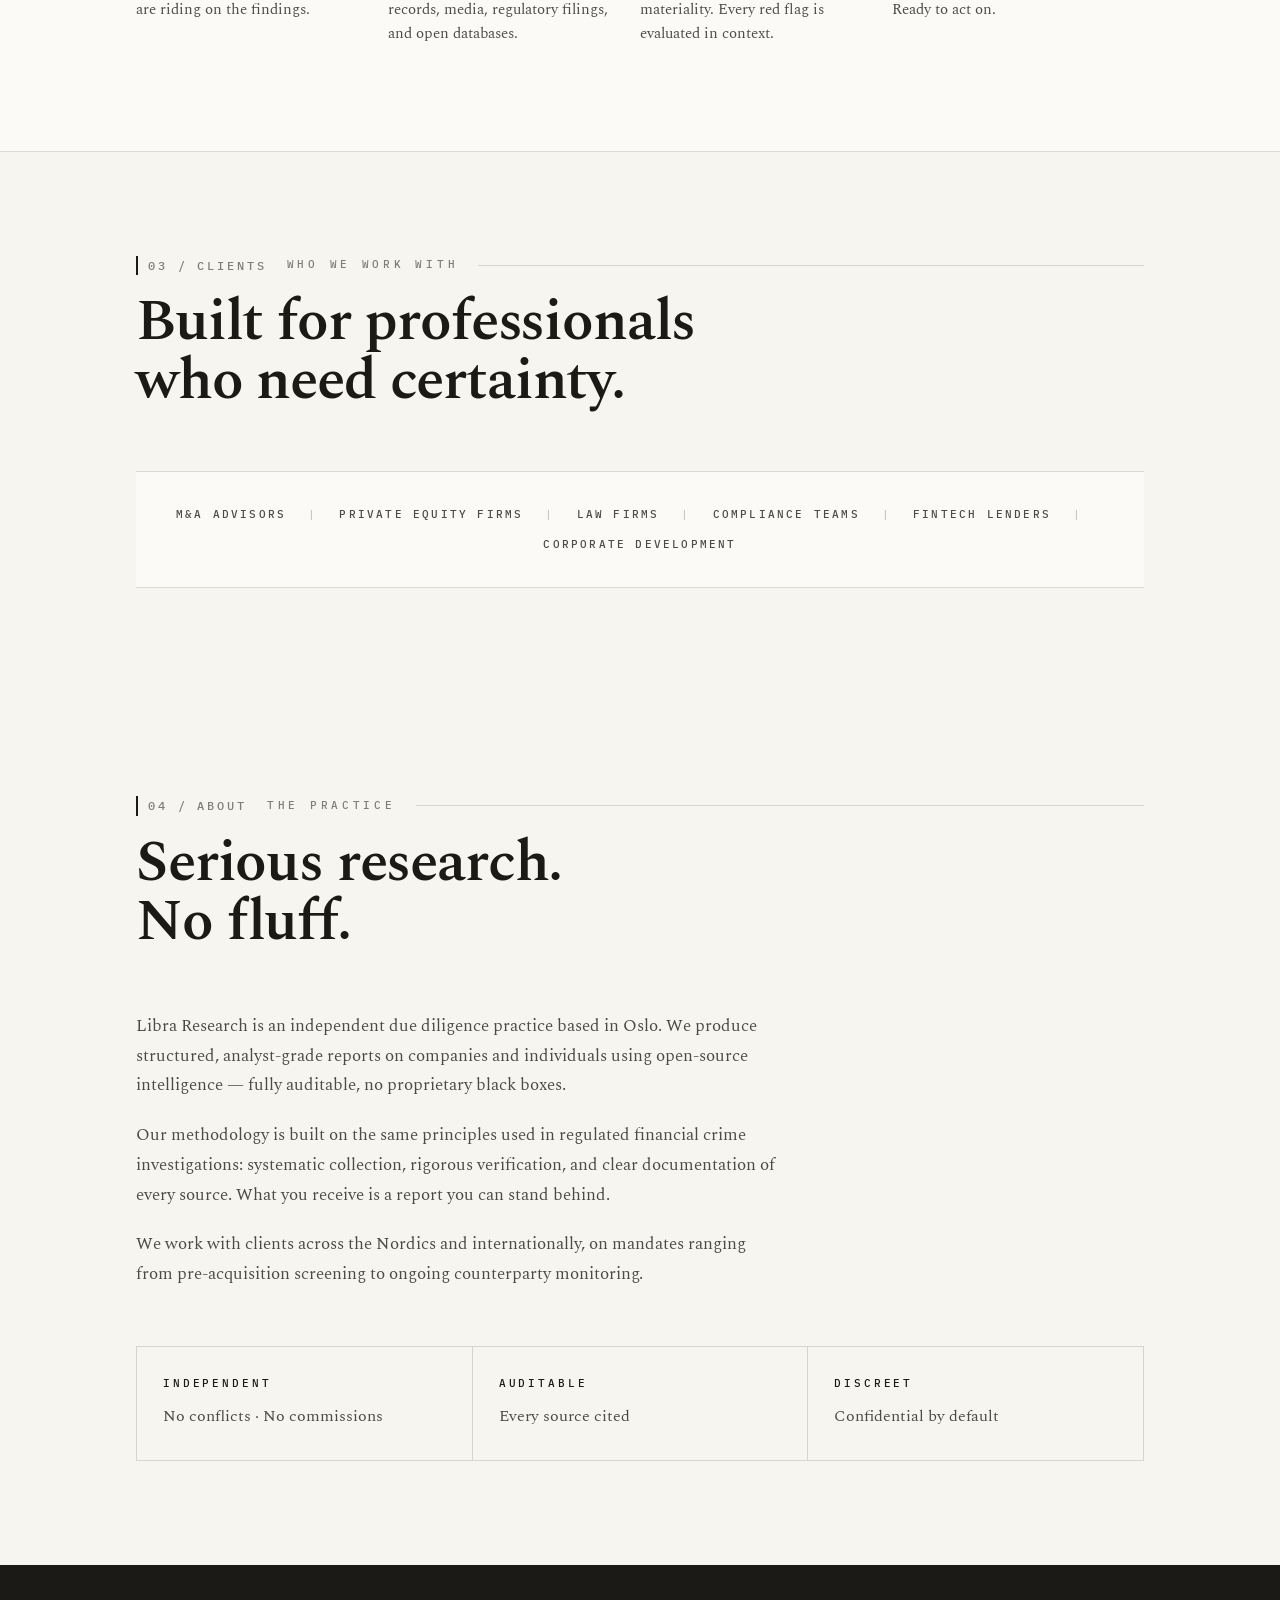
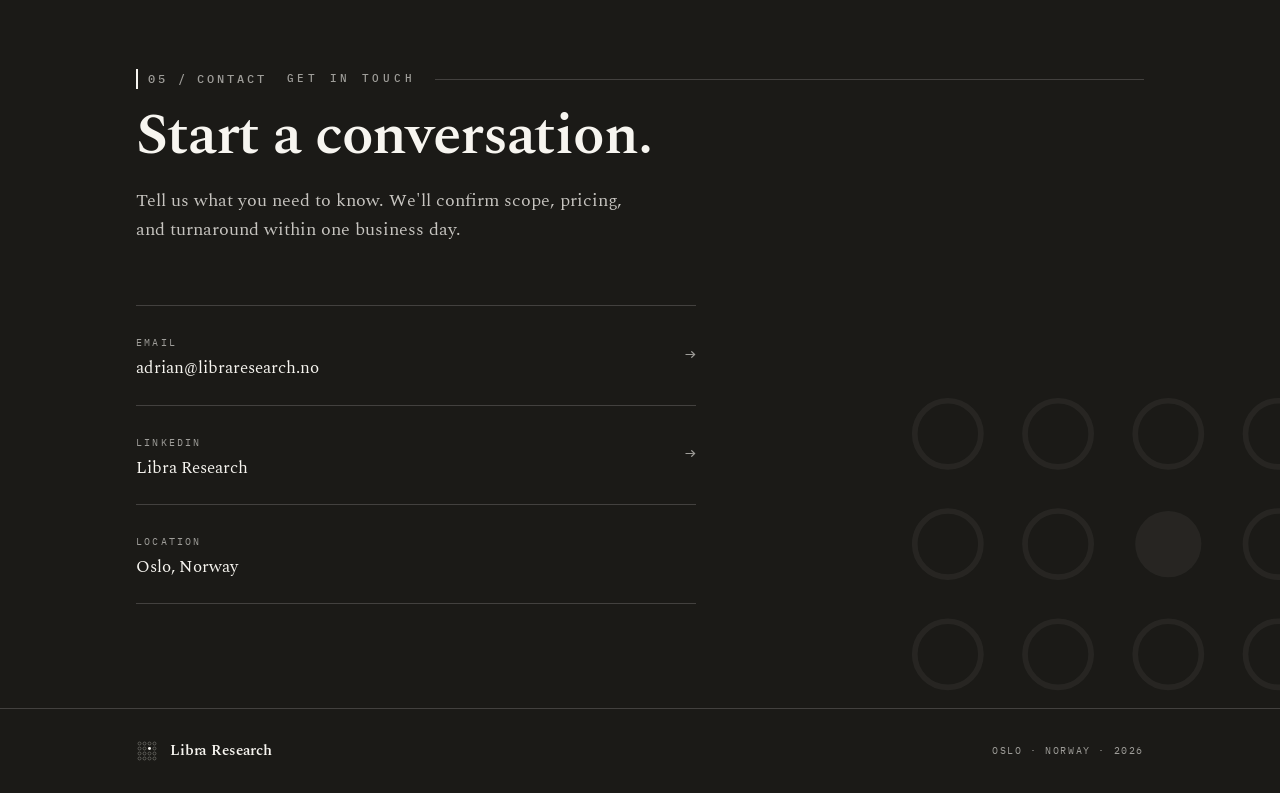
==== commit 507e657f: "Replace published service prices with quote-on-request positioning Remove all svc-price lines from t" ====
--- a/index.html
+++ b/index.html
@@ -140,50 +140,48 @@
           <div class="svc-num">01</div>
           <div class="svc-main">
             <h3>Corporate Due Diligence</h3>
-            <p class="svc-desc">Ownership structure, key personnel, litigation history, adverse media, and reputational risk — consolidated in one report.</p>
-          </div>
-          <div class="svc-price">From NOK 4,000</div>
+            <p class="svc-desc">Identity, ownership, financials, litigation, and adverse media — everything needed to know who you're dealing with before a transaction or onboarding decision. Delivered in 48 hours.</p>
+          </div>
         </article>
         <article class="svc">
           <div class="svc-num">02</div>
           <div class="svc-main">
             <h3>Enhanced Due Diligence</h3>
-            <p class="svc-desc">Deep-dive investigation for higher-risk counterparties. Source-of-wealth, PEP exposure, sanctions screening, and layered ownership analysis.</p>
-          </div>
-          <div class="svc-price">From NOK 10,000</div>
+            <p class="svc-desc">Deep-dive investigation for high-risk subjects: full UBO trace through all layers, multi-jurisdiction registry checks, 3-year financial analysis, and expanded adverse media in multiple languages. 5-day turnaround.</p>
+          </div>
         </article>
         <article class="svc">
           <div class="svc-num">03</div>
           <div class="svc-main">
             <h3>Adverse Media &amp; Sanctions Screening</h3>
-            <p class="svc-desc">Systematic sweep across global media, regulatory databases, and sanctions lists. Delivered as a concise risk summary.</p>
-          </div>
-          <div class="svc-price">From NOK 2,000</div>
+            <p class="svc-desc">Rapid screening against major sanctions lists (UN, EU, OFAC, HM Treasury) and adverse media sources. Dual-language (Norwegian and English). Available as standalone or included in all CDD/EDD engagements.</p>
+          </div>
         </article>
         <article class="svc">
           <div class="svc-num">04</div>
           <div class="svc-main">
-            <h3>Beneficial Ownership Mapping</h3>
-            <p class="svc-desc">UBO tracing through corporate layers, nominees, and jurisdictions. Available standalone or included in CDD/EDD reports.</p>
-          </div>
-          <div class="svc-price">Included in CDD · standalone on request</div>
+            <h3>Beneficial Ownership (UBO) Mapping</h3>
+            <p class="svc-desc">Trace ultimate beneficial owners through all corporate layers using Norwegian and international registries. Standalone service or included within CDD/EDD reports.</p>
+          </div>
         </article>
         <article class="svc">
           <div class="svc-num">05</div>
           <div class="svc-main">
-            <h3>Monitoring Retainer</h3>
-            <p class="svc-desc">Ongoing surveillance of a subject — new adverse media, ownership changes, regulatory actions — reported on a monthly cadence.</p>
-          </div>
-          <div class="svc-price">From NOK 3,000 / month</div>
+            <h3>Ongoing Monitoring Retainer</h3>
+            <p class="svc-desc">Monthly re-screening of existing counterparties against sanctions lists, adverse media, and ownership changes. Immediate alert on material findings. Priced per subject, with volume discounts available.</p>
+          </div>
         </article>
         <article class="svc">
           <div class="svc-num">06</div>
           <div class="svc-main">
-            <h3>Bespoke Research</h3>
-            <p class="svc-desc">Custom intelligence briefs for specific mandates — pre-litigation profiling, competitive intelligence, or M&amp;A target screening.</p>
-          </div>
-          <div class="svc-price">Quoted on request</div>
-        </article>
+            <h3>Bespoke Intelligence</h3>
+            <p class="svc-desc">Custom investigations for scope that falls outside standard tiers — multi-entity corporate groups, cross-border structures, or time-sensitive requests. Quoted on engagement.</p>
+          </div>
+        </article>
+      </div>
+      <div class="services-cta">
+        <p>Every engagement is scoped and priced before work begins. No hourly billing, no surprises.</p>
+        <a href="#contact" class="btn-primary">Request a quote</a>
       </div>
     </div>
   </section>
--- a/css/main.css
+++ b/css/main.css
@@ -510,7 +510,7 @@
 
 .svc {
   display: grid;
-  grid-template-columns: 48px 1fr minmax(120px, 200px);
+  grid-template-columns: 48px 1fr;
   gap: 28px;
   align-items: baseline;
   border-top: 1px solid var(--hair);
@@ -542,17 +542,43 @@
   max-width: 62ch;
 }
 
-.svc-price {
-  font-family: var(--mono);
-  font-size: 12px;
-  letter-spacing: 0.06em;
-  color: var(--accent);
-  text-align: right;
+/* Services CTA — below the grid */
+
+.services-cta {
+  text-align: center;
+  max-width: 540px;
+  margin: 2.5rem auto 0;
+}
+
+.services-cta p {
+  font-size: 16px;
+  line-height: 1.6;
+  color: var(--body);
+  margin-bottom: 24px;
+}
+
+.btn-primary {
+  font-family: var(--mono);
+  font-size: 11px;
+  font-weight: 500;
+  letter-spacing: 0.2em;
+  text-transform: uppercase;
+  text-decoration: none;
+  display: inline-block;
+  padding: 15px 28px;
+  background: var(--ink);
+  color: var(--paper);
+  border: 1px solid var(--ink);
+  transition: opacity 0.15s, background 0.15s, color 0.15s;
+}
+
+.btn-primary:hover {
+  opacity: 0.85;
 }
 
 @media (max-width: 640px) {
   .svc {
-    grid-template-columns: 1fr auto;
+    grid-template-columns: 48px 1fr;
     gap: 6px 16px;
     align-items: start;
   }
@@ -560,12 +586,6 @@
   .svc-num {
     grid-column: 1;
     grid-row: 1;
-  }
-
-  .svc-price {
-    grid-column: 2;
-    grid-row: 1;
-    text-align: right;
   }
 
   .svc-main {
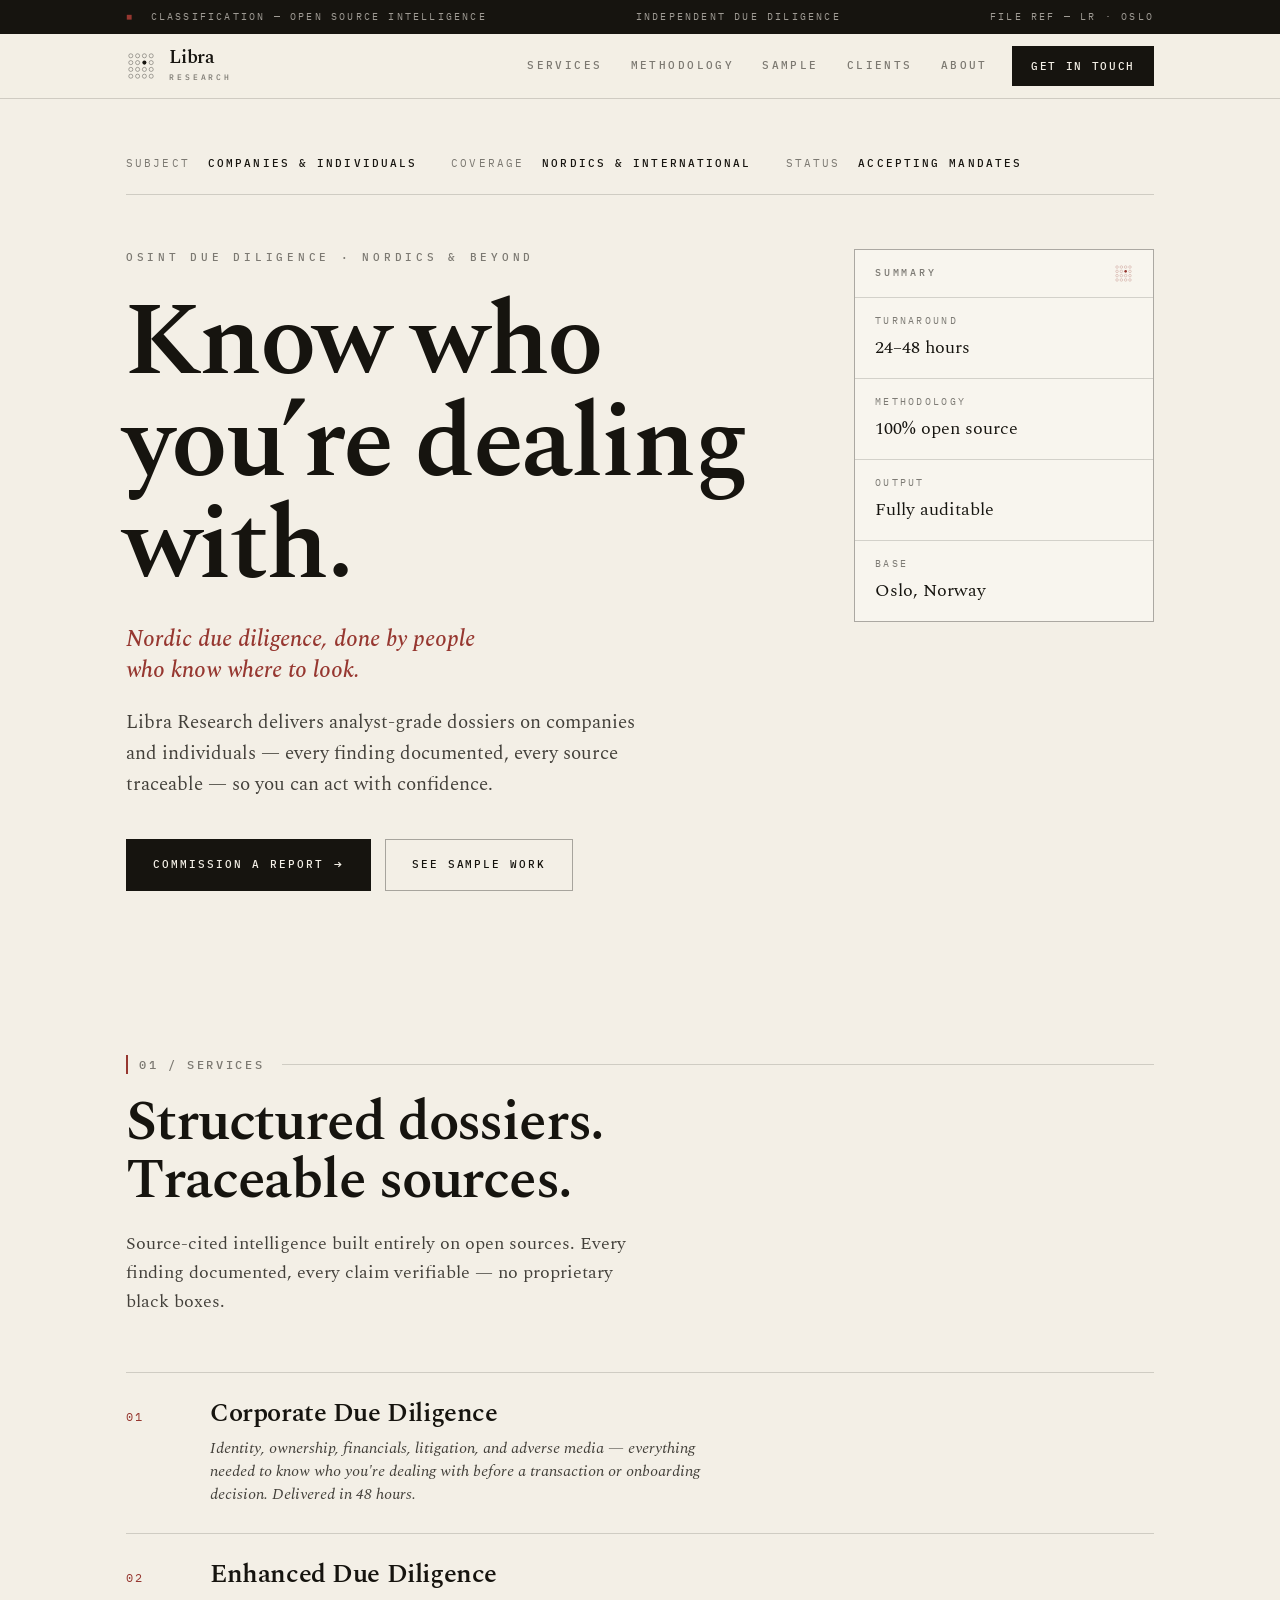
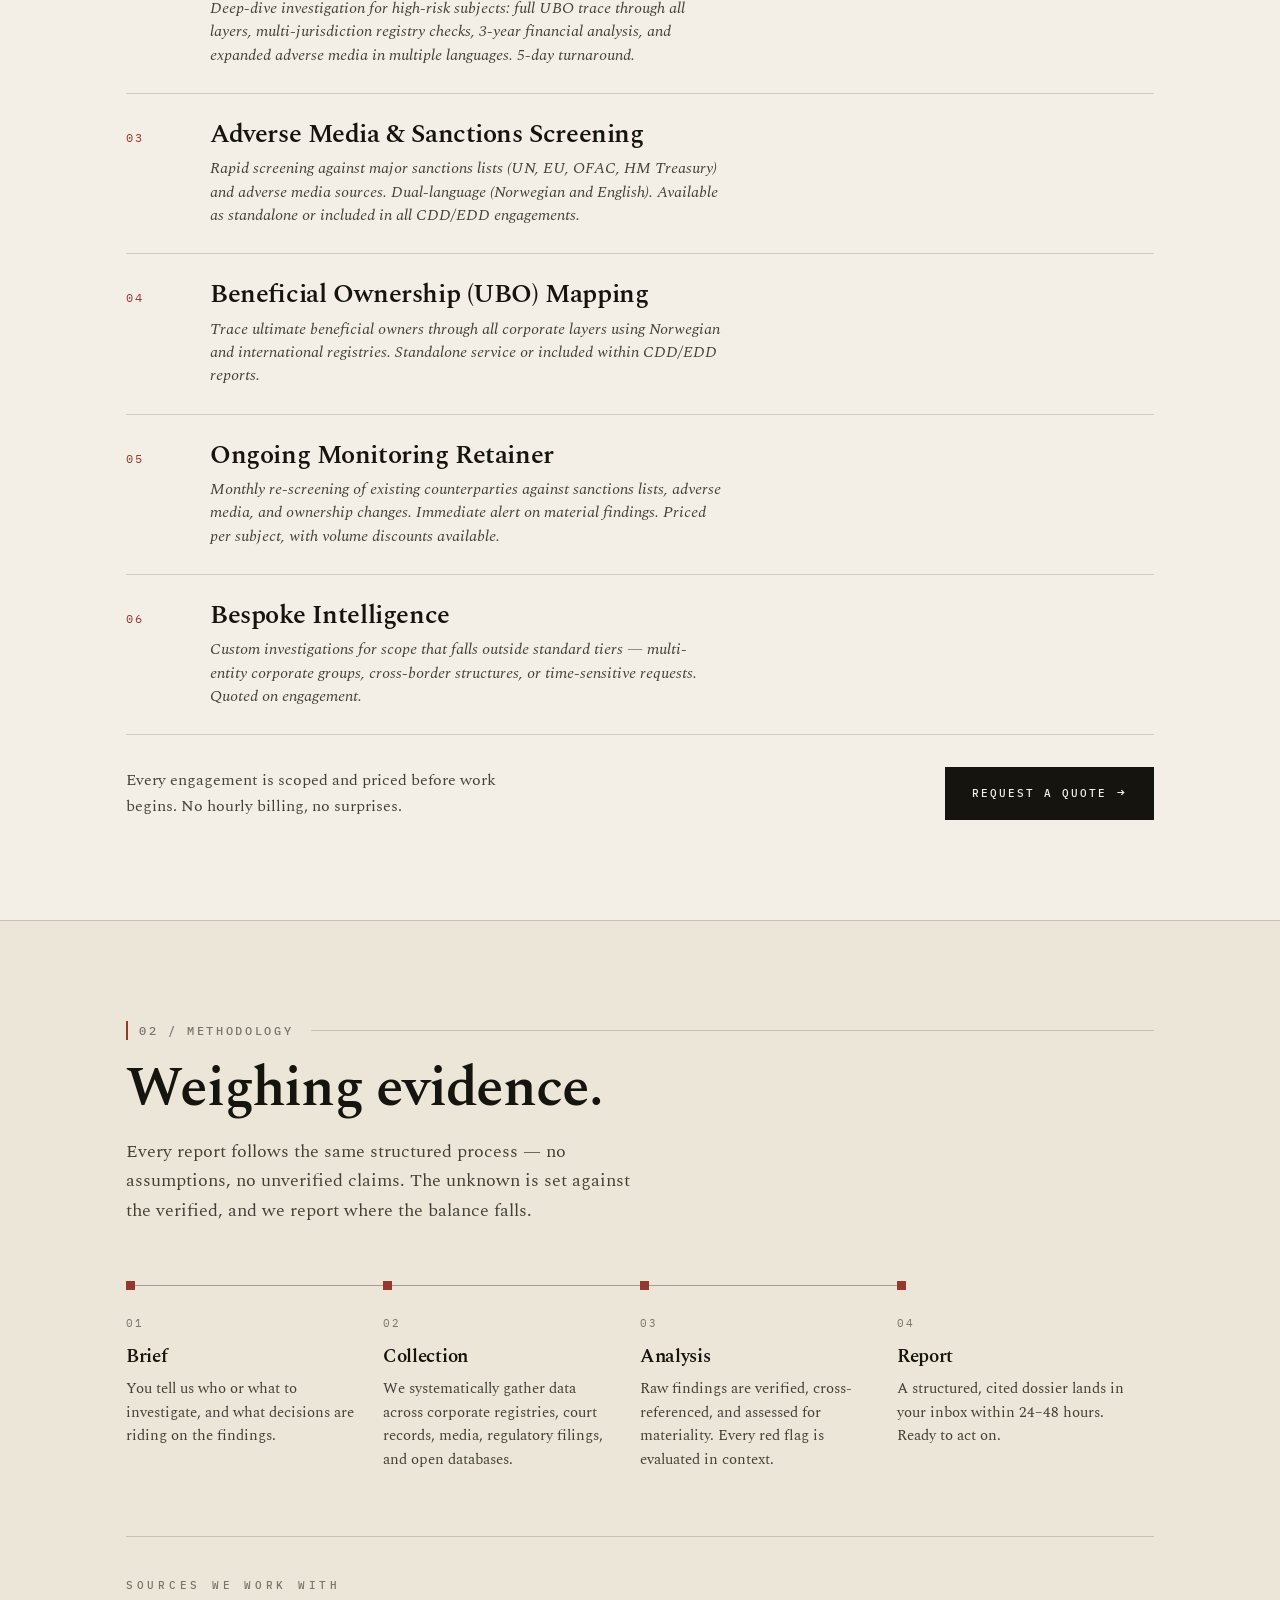
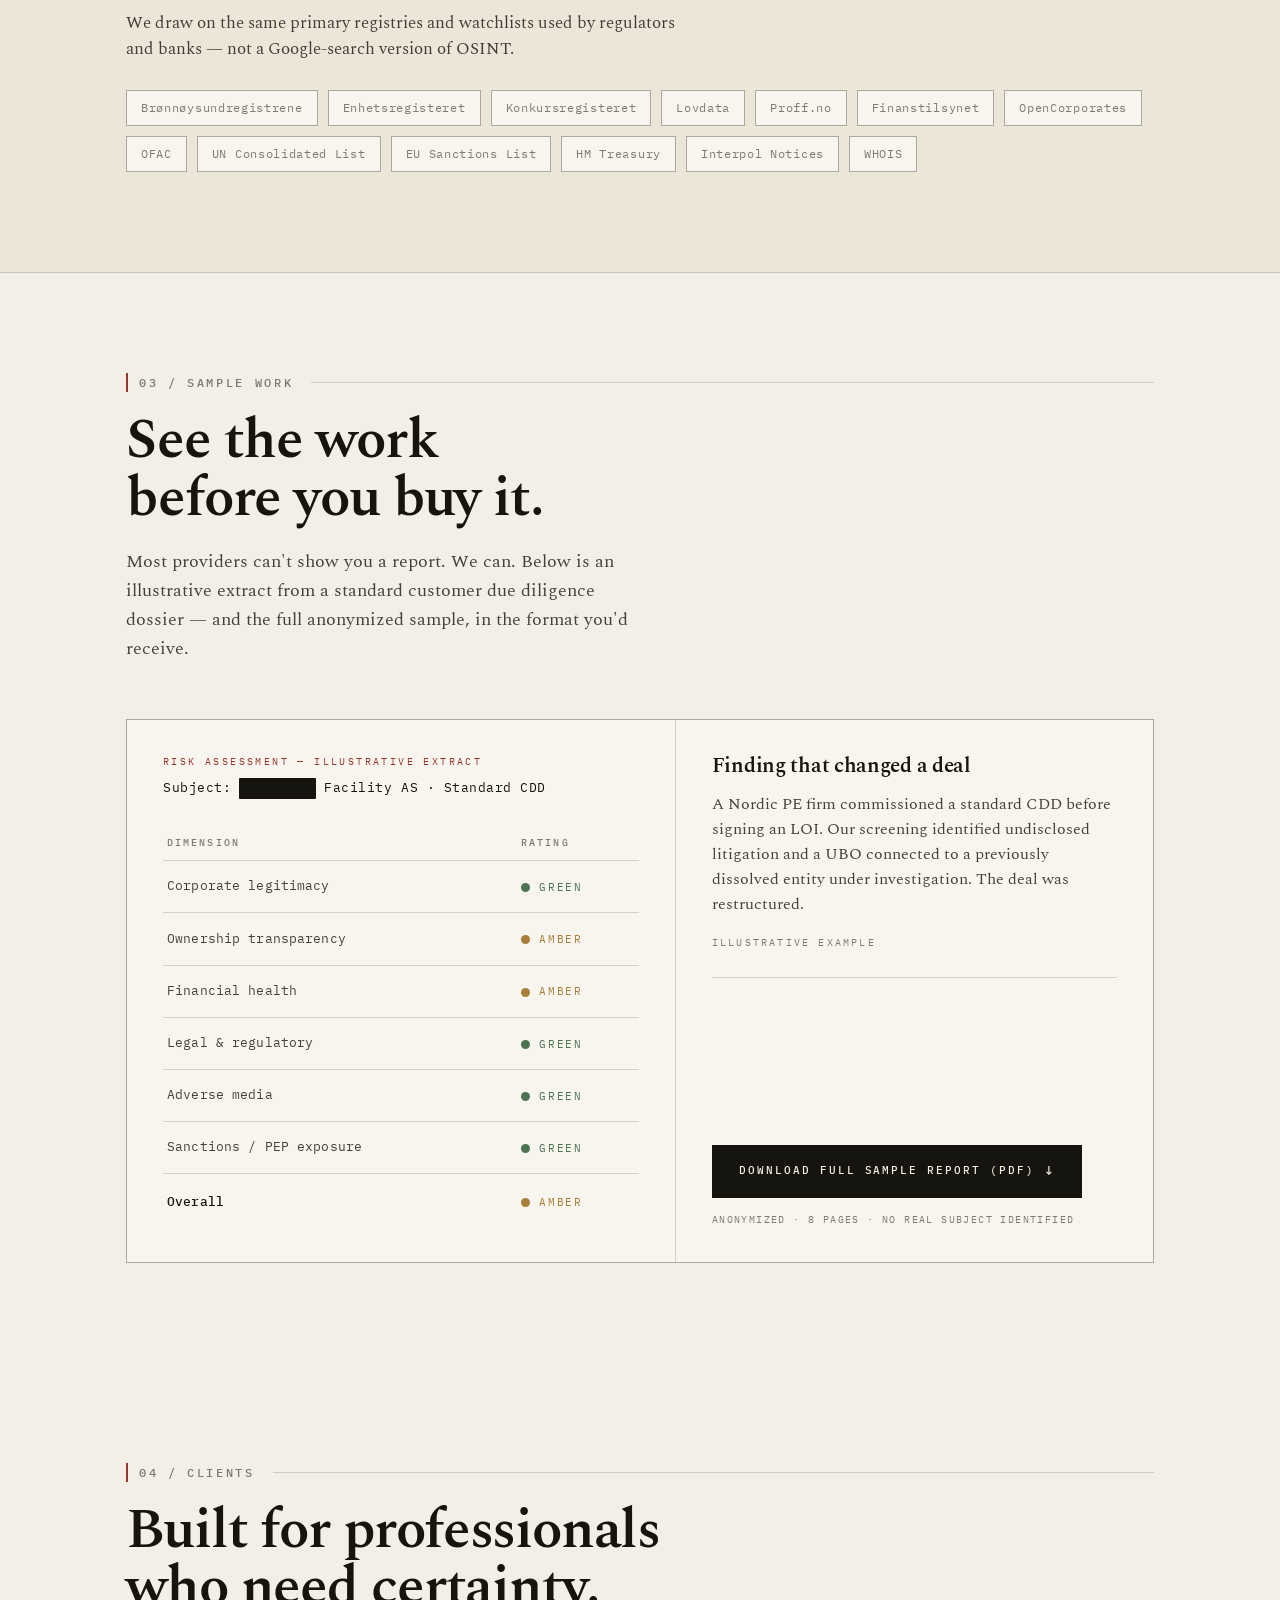
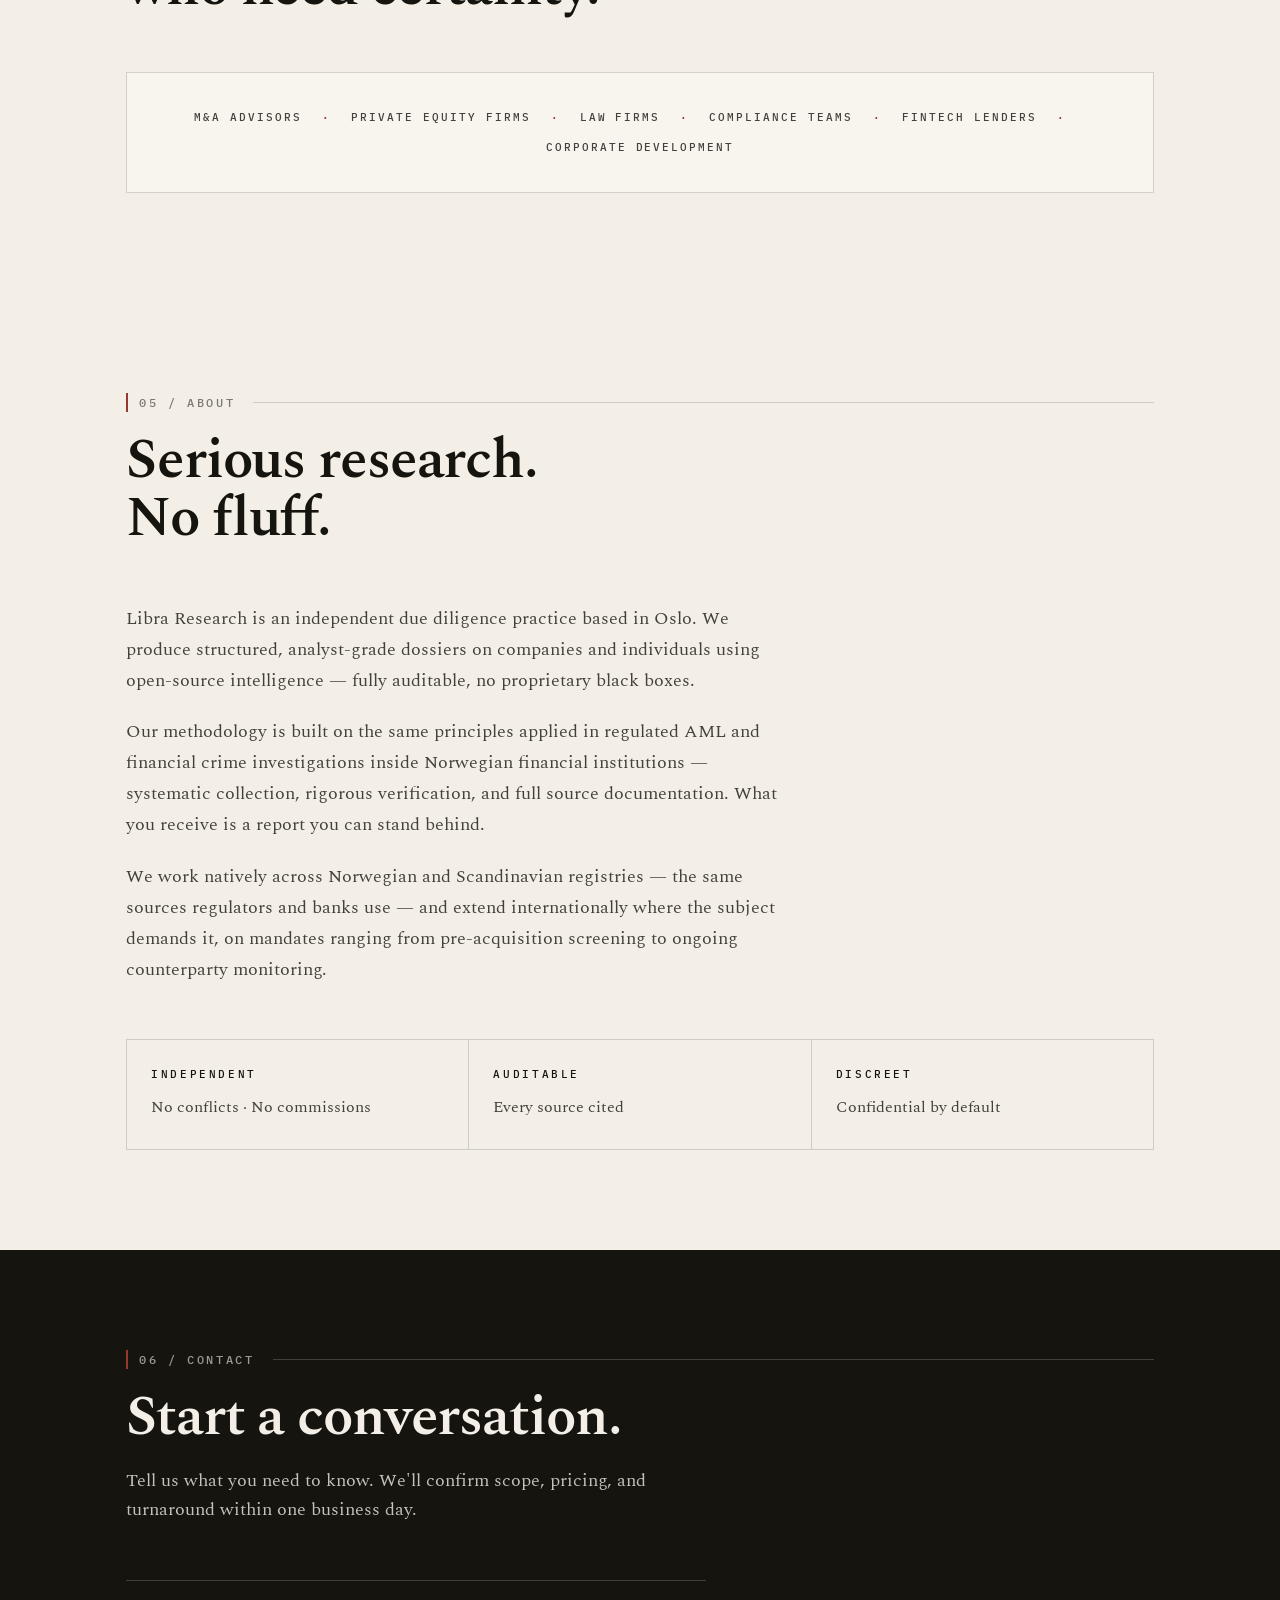
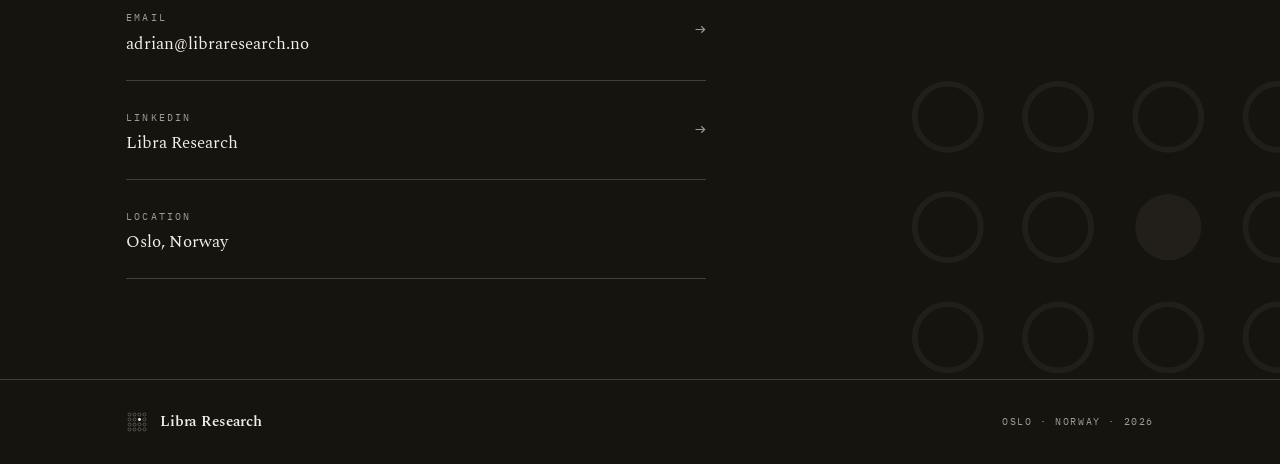
==== commit 37018a2f: "Redesign as single-file intelligence dossier; add evidence-forward sections Rebuild index.html as a " ====
--- a/index.html
+++ b/index.html
@@ -4,31 +4,29 @@
   <meta charset="UTF-8">
   <meta name="viewport" content="width=device-width, initial-scale=1.0">
   <title>Libra Research — OSINT Due Diligence &amp; Business Intelligence, Oslo</title>
-  <meta name="description" content="Independent OSINT due diligence on companies and individuals. Analyst-grade, source-cited reports for M&A advisors, private equity, law firms, and compliance teams — delivered in 24–48 hours from Oslo, Norway.">
-  <link rel="canonical" href="https://libraresearch.github.io/">
-  <meta name="theme-color" content="#1b1a17">
+  <meta name="description" content="Independent OSINT due diligence on companies and individuals. Analyst-grade, source-cited dossiers for M&A advisors, private equity, law firms, and compliance teams — Nordic-native, delivered in 24–48 hours from Oslo, Norway.">
+  <link rel="canonical" href="https://libraresearch.no/">
+  <meta name="theme-color" content="#16140f">
 
   <meta property="og:type" content="website">
-  <meta property="og:url" content="https://libraresearch.github.io/">
+  <meta property="og:url" content="https://libraresearch.no/">
   <meta property="og:title" content="Libra Research — OSINT Due Diligence">
-  <meta property="og:description" content="Analyst-grade, source-cited due diligence reports on companies and individuals. 24–48 hour turnaround. Oslo, Norway.">
+  <meta property="og:description" content="Analyst-grade, source-cited due diligence dossiers on companies and individuals. Nordic-native. 24–48 hour turnaround. Oslo, Norway.">
   <meta name="twitter:card" content="summary">
 
   <link rel="icon" type="image/svg+xml" href="assets/favicon.svg">
 
   <link rel="preconnect" href="https://fonts.googleapis.com">
   <link rel="preconnect" href="https://fonts.gstatic.com" crossorigin>
-  <link href="https://fonts.googleapis.com/css2?family=IBM+Plex+Mono:wght@400;500&family=Spectral:ital,wght@0,400;0,500;0,600;1,400&display=swap" rel="stylesheet">
-
-  <link rel="stylesheet" href="css/main.css">
+  <link href="https://fonts.googleapis.com/css2?family=IBM+Plex+Mono:wght@400;500&family=Spectral:ital,wght@0,400;0,500;0,600;1,400;1,500&display=swap" rel="stylesheet">
 
   <script type="application/ld+json">
   {
     "@context": "https://schema.org",
     "@type": "ProfessionalService",
     "name": "Libra Research",
-    "description": "Independent OSINT due diligence and business intelligence. Analyst-grade, source-cited reports on companies and individuals.",
-    "url": "https://libraresearch.github.io/",
+    "description": "Independent OSINT due diligence and business intelligence. Analyst-grade, source-cited dossiers on companies and individuals.",
+    "url": "https://libraresearch.no/",
     "email": "adrian@libraresearch.no",
     "address": {
       "@type": "PostalAddress",
@@ -39,13 +37,513 @@
     "sameAs": ["https://www.linkedin.com/company/certa-research/"]
   }
   </script>
+
+  <style>
+  /* ==========================================================================
+     Libra Research — single-file dossier build.
+     Identity: ink #16140f on archival paper #f3efe6, one accent (oxblood).
+     Type: Spectral (serif display) / IBM Plex Mono (metadata & labels).
+     The page is composed to read like a confidential case file.
+     ========================================================================== */
+
+  :root {
+    --ink:          #16140f;
+    --paper:        #f3efe6;
+    --cell:         #ece6d8;   /* banded sections */
+    --raise:        #f8f5ee;   /* raised cards */
+    --hair:         rgba(22, 20, 15, 0.16);
+    --hair-strong:  rgba(22, 20, 15, 0.34);
+    --muted:        rgba(22, 20, 15, 0.54);
+    --body:         rgba(22, 20, 15, 0.80);
+    --hair-rev:     rgba(243, 239, 230, 0.20);
+    --muted-rev:    rgba(243, 239, 230, 0.62);
+    --body-rev:     rgba(243, 239, 230, 0.80);
+
+    --accent:       oklch(0.47 0.13 27);   /* oxblood — used sparingly */
+
+    /* muted status tones for the risk extract */
+    --st-green:     oklch(0.52 0.07 150);
+    --st-amber:     oklch(0.62 0.10 78);
+    --st-red:       oklch(0.50 0.13 27);
+
+    --serif: "Spectral", Georgia, "Times New Roman", serif;
+    --mono:  "IBM Plex Mono", ui-monospace, "SF Mono", Menlo, monospace;
+
+    --col: 1140px;
+    --gutter: 56px;
+  }
+
+  *, *::before, *::after { box-sizing: border-box; }
+
+  html {
+    -webkit-font-smoothing: antialiased;
+    text-rendering: optimizeLegibility;
+    scroll-behavior: smooth;
+    scroll-padding-top: 92px;
+  }
+  @media (prefers-reduced-motion: reduce) { html { scroll-behavior: auto; } }
+
+  body {
+    margin: 0;
+    background: var(--paper);
+    color: var(--ink);
+    font-family: var(--serif);
+    font-size: 17px;
+    line-height: 1.6;
+    font-feature-settings: "liga" 1, "kern" 1;
+  }
+
+  h1, h2, h3, p, ul, figure, table { margin: 0; }
+  a { color: inherit; }
+
+  .wrap {
+    max-width: var(--col);
+    margin: 0 auto;
+    padding: 0 var(--gutter);
+  }
+
+  @media (max-width: 720px) { :root { --gutter: 22px; } }
+
+  /* ---- type primitives ---- */
+
+  .mono { font-family: var(--mono); }
+
+  .kicker {
+    font-family: var(--mono);
+    font-size: 11px;
+    font-weight: 500;
+    letter-spacing: 0.34em;
+    text-transform: uppercase;
+    color: var(--muted);
+  }
+
+  .vh {  /* visually hidden */
+    position: absolute !important;
+    width: 1px; height: 1px;
+    padding: 0; margin: -1px;
+    overflow: hidden; clip: rect(0 0 0 0);
+    white-space: nowrap; border: 0;
+  }
+
+  /* ---- marks ---- */
+  .mk { display: block; width: 100%; height: 100%; color: inherit; }
+
+  /* ---- skip link ---- */
+  .skip {
+    position: absolute; left: -9999px; top: 0; z-index: 300;
+    font-family: var(--mono); font-size: 12px; letter-spacing: 0.1em;
+    background: var(--ink); color: var(--paper); padding: 12px 20px;
+  }
+  .skip:focus { left: 0; }
+
+  :focus-visible { outline: 2px solid var(--accent); outline-offset: 3px; }
+
+  /* ==========================================================================
+     Classification strip + navigation
+     ========================================================================== */
+
+  .classbar {
+    background: var(--ink);
+    color: var(--muted-rev);
+    font-family: var(--mono);
+    font-size: 10px;
+    letter-spacing: 0.22em;
+    text-transform: uppercase;
+  }
+  .classbar-inner {
+    max-width: var(--col);
+    margin: 0 auto;
+    padding: 9px var(--gutter);
+    display: flex;
+    justify-content: space-between;
+    align-items: center;
+    gap: 18px;
+  }
+  .classbar .dotmark { color: var(--accent); }
+  .classbar .cb-mid { color: var(--muted-rev); }
+  @media (max-width: 680px) {
+    .classbar .cb-mid { display: none; }
+    .classbar-inner { font-size: 9px; letter-spacing: 0.16em; }
+  }
+
+  .nav {
+    position: sticky; top: 0; z-index: 100;
+    background: rgba(243, 239, 230, 0.86);
+    backdrop-filter: saturate(140%) blur(10px);
+    -webkit-backdrop-filter: saturate(140%) blur(10px);
+    border-bottom: 1px solid var(--hair);
+  }
+  .nav-inner {
+    max-width: var(--col); margin: 0 auto; padding: 0 var(--gutter);
+    height: 64px; display: flex; align-items: center; justify-content: space-between; gap: 24px;
+  }
+  .nav-logo { display: flex; align-items: center; gap: 13px; text-decoration: none; }
+  .nav-logo .mk { width: 30px; height: 30px; flex: none; }
+  .nav-logo .words { display: flex; flex-direction: column; }
+  .nav-logo .nm {
+    font-family: var(--serif); font-weight: 600; font-size: 19px; line-height: 1; letter-spacing: -0.01em;
+  }
+  .nav-logo .ds {
+    font-family: var(--mono); font-size: 8px; font-weight: 500; letter-spacing: 0.36em;
+    text-transform: uppercase; color: var(--muted); margin-top: 4px;
+  }
+
+  .nav-links { display: flex; align-items: center; gap: 28px; margin-left: auto; }
+  .nav-links a {
+    font-family: var(--mono); font-size: 11px; font-weight: 500; letter-spacing: 0.22em;
+    text-transform: uppercase; color: var(--muted); text-decoration: none; transition: color 0.15s;
+  }
+  .nav-links a:hover { color: var(--ink); }
+
+  .nav-cta {
+    font-family: var(--mono); font-size: 10.5px; font-weight: 500; letter-spacing: 0.16em;
+    text-transform: uppercase; color: var(--paper); background: var(--ink);
+    text-decoration: none; border: 1px solid var(--ink); padding: 11px 18px;
+    transition: opacity 0.15s;
+  }
+  .nav-cta:hover { opacity: 0.84; }
+
+  .nav-toggle {
+    display: none; background: none; border: 1px solid var(--hair-strong); color: var(--ink);
+    width: 44px; height: 44px; padding: 0; cursor: pointer; align-items: center; justify-content: center;
+  }
+  .nav-toggle svg { display: block; }
+  .nav-toggle .icon-close { display: none; }
+  .nav-toggle[aria-expanded="true"] .icon-open { display: none; }
+  .nav-toggle[aria-expanded="true"] .icon-close { display: block; }
+  .nav-menu { display: contents; }
+
+  @media (max-width: 820px) {
+    .nav-toggle { display: flex; }
+    .nav-menu {
+      display: none; position: absolute; top: 100%; left: 0; right: 0;
+      background: var(--paper); border-bottom: 1px solid var(--hair); padding: 8px var(--gutter) 26px;
+    }
+    .nav-menu.is-open { display: block; }
+    .nav-links { flex-direction: column; align-items: flex-start; gap: 0; margin: 0; }
+    .nav-links a { display: block; width: 100%; padding: 16px 0; border-bottom: 1px solid var(--hair); font-size: 12px; }
+    .nav-cta { display: inline-block; margin-top: 22px; }
+  }
+
+  /* ==========================================================================
+     Buttons
+     ========================================================================== */
+
+  .btn {
+    font-family: var(--mono); font-size: 11px; font-weight: 500; letter-spacing: 0.18em;
+    text-transform: uppercase; text-decoration: none; display: inline-flex; align-items: center; gap: 10px;
+    padding: 15px 26px; transition: opacity 0.15s, background 0.15s, color 0.15s, border-color 0.15s;
+  }
+  .btn-primary { background: var(--ink); color: var(--paper); border: 1px solid var(--ink); }
+  .btn-primary:hover { opacity: 0.84; }
+  .btn-ghost { background: transparent; color: var(--ink); border: 1px solid var(--hair-strong); }
+  .btn-ghost:hover { border-color: var(--ink); }
+  .btn .arr { font-size: 13px; }
+
+  /* ==========================================================================
+     Cover sheet (hero)
+     ========================================================================== */
+
+  .cover { padding: 56px 0 0; position: relative; }
+
+  .cover-meta {
+    display: flex; flex-wrap: wrap; gap: 8px 34px;
+    font-family: var(--mono); font-size: 10.5px; letter-spacing: 0.2em; text-transform: uppercase;
+    color: var(--muted);
+    padding-bottom: 22px; border-bottom: 1px solid var(--hair);
+  }
+  .cover-meta b { color: var(--ink); font-weight: 500; }
+
+  .cover-grid {
+    display: grid; grid-template-columns: 1fr 300px; gap: 64px;
+    align-items: start; padding: 54px 0 64px;
+  }
+
+  .cover-lead .kicker { display: block; margin-bottom: 26px; }
+  .cover-lead h1 {
+    font-family: var(--serif); font-weight: 600;
+    font-size: clamp(48px, 8.4vw, 104px); line-height: 0.98; letter-spacing: -0.024em;
+    margin-left: -0.02em;
+  }
+  .cover-tagline {
+    font-family: var(--serif); font-style: italic; font-weight: 500;
+    font-size: clamp(18px, 2.2vw, 23px); line-height: 1.35; color: var(--accent);
+    margin-top: 26px; max-width: 30ch;
+  }
+  .cover-sub {
+    font-size: clamp(16.5px, 1.7vw, 19px); line-height: 1.62; color: var(--body);
+    max-width: 52ch; margin-top: 22px;
+  }
+  .cover-actions { display: flex; gap: 14px; flex-wrap: wrap; margin-top: 38px; }
+
+  /* summary box — looks like a dossier abstract */
+  .cover-summary { border: 1px solid var(--hair-strong); background: var(--raise); }
+  .cover-summary h2 {
+    font-family: var(--mono); font-size: 10px; font-weight: 500; letter-spacing: 0.28em; text-transform: uppercase;
+    color: var(--muted); padding: 14px 20px; border-bottom: 1px solid var(--hair);
+    display: flex; align-items: center; justify-content: space-between;
+  }
+  .cover-summary .sig { width: 19px; height: 19px; display: block; color: var(--accent); flex: none; }
+  .summary-row { padding: 15px 20px; border-bottom: 1px solid var(--hair); }
+  .summary-row:last-child { border-bottom: 0; }
+  .summary-row .k {
+    font-family: var(--mono); font-size: 9.5px; letter-spacing: 0.24em; text-transform: uppercase; color: var(--muted);
+  }
+  .summary-row .v { font-family: var(--serif); font-size: 18px; margin-top: 6px; }
+
+  @media (max-width: 880px) {
+    .cover-grid { grid-template-columns: 1fr; gap: 44px; }
+    .cover-summary { max-width: 460px; }
+  }
+
+  /* ==========================================================================
+     Section scaffold
+     ========================================================================== */
+
+  section { padding: 100px 0; }
+  @media (max-width: 720px) { section { padding: 64px 0; } }
+
+  .band-cell { background: var(--cell); border-top: 1px solid var(--hair); border-bottom: 1px solid var(--hair); }
+  .band-ink  { background: var(--ink); color: var(--paper); }
+
+  .sec-head { margin-bottom: 56px; }
+  .sec-label { display: flex; align-items: center; gap: 18px; margin-bottom: 20px; }
+  .sec-label .num {
+    font-family: var(--mono); font-size: 12px; font-weight: 500; letter-spacing: 0.22em; color: var(--muted);
+    border-left: 2px solid var(--accent); padding-left: 11px; white-space: nowrap;
+  }
+  .sec-label .line { flex: 1; height: 1px; background: var(--hair); }
+  .sec-head h2 {
+    font-family: var(--serif); font-weight: 600; font-size: clamp(32px, 5vw, 56px);
+    line-height: 1.02; letter-spacing: -0.02em;
+  }
+  .sec-head .lede { font-size: 18px; line-height: 1.62; color: var(--body); max-width: 58ch; margin-top: 20px; }
+
+  .band-ink .sec-label .num { color: var(--muted-rev); }
+  .band-ink .sec-label .line { background: var(--hair-rev); }
+  .band-ink .sec-head .lede { color: var(--body-rev); }
+
+  /* ==========================================================================
+     01 Services — ledger
+     ========================================================================== */
+
+  .ledger { border-bottom: 1px solid var(--hair); }
+  .svc {
+    display: grid; grid-template-columns: 56px 1fr; gap: 28px; align-items: baseline;
+    border-top: 1px solid var(--hair); padding: 26px 0;
+    transition: background 0.18s;
+  }
+  .svc:hover { background: var(--raise); }
+  .svc-num { font-family: var(--mono); font-size: 12px; letter-spacing: 0.18em; color: var(--accent); }
+  .svc-main h3 {
+    font-family: var(--serif); font-weight: 600; font-size: clamp(20px, 2.3vw, 26px);
+    line-height: 1.1; letter-spacing: -0.016em;
+  }
+  .svc-desc {
+    font-family: var(--serif); font-style: italic; font-size: 15.5px; line-height: 1.5;
+    color: var(--body); margin-top: 9px; max-width: 64ch;
+  }
+  .ledger-foot {
+    display: flex; flex-wrap: wrap; gap: 22px 32px; align-items: center; justify-content: space-between;
+    margin-top: 32px;
+  }
+  .ledger-foot p { font-size: 16px; color: var(--body); max-width: 52ch; }
+
+  @media (max-width: 620px) {
+    .svc { grid-template-columns: 1fr; gap: 6px; }
+    .svc-num { grid-row: 1; }
+  }
+
+  /* ==========================================================================
+     02 Methodology — steps + sources
+     ========================================================================== */
+
+  .steps { display: grid; grid-template-columns: repeat(4, 1fr); margin-top: 4px; gap: 0; }
+  .step { position: relative; padding: 34px 26px 0 0; }
+  .step::before { content: ""; position: absolute; top: 0; left: 0; width: 9px; height: 9px; background: var(--accent); }
+  .step::after { content: ""; position: absolute; top: 4px; left: 9px; right: 0; height: 1px; background: var(--hair-strong); }
+  .step:last-child::after { display: none; }
+  .step-n { font-family: var(--mono); font-size: 11px; letter-spacing: 0.2em; color: var(--muted); margin-bottom: 14px; }
+  .step h3 { font-family: var(--serif); font-weight: 600; font-size: 19px; line-height: 1.2; letter-spacing: -0.016em; margin-bottom: 9px; }
+  .step p { font-size: 14.5px; line-height: 1.62; color: var(--body); }
+
+  @media (max-width: 760px) {
+    .steps { grid-template-columns: 1fr; }
+    .step { padding: 0 0 32px 28px; }
+    .step::before { top: 4px; }
+    .step::after { top: 13px; left: 4px; right: auto; bottom: 0; width: 1px; height: auto; }
+    .step:last-child { padding-bottom: 0; }
+  }
+
+  .sources { margin-top: 64px; padding-top: 40px; border-top: 1px solid var(--hair); }
+  .sources .src-kicker { display: block; margin-bottom: 16px; }
+  .sources .src-intro { font-size: 16.5px; line-height: 1.6; color: var(--body); max-width: 64ch; margin-bottom: 26px; }
+  .src-tags { display: flex; flex-wrap: wrap; gap: 10px; }
+  .src-tag {
+    font-family: var(--mono); font-size: 11.5px; letter-spacing: 0.06em; color: var(--muted);
+    border: 1px solid var(--hair-strong); padding: 8px 14px; white-space: nowrap; background: var(--raise);
+  }
+
+  /* ==========================================================================
+     03 Sample work — the proof
+     ========================================================================== */
+
+  .dossier {
+    border: 1px solid var(--hair-strong); background: var(--raise);
+    display: grid; grid-template-columns: 1.15fr 1fr; gap: 0;
+  }
+  .dossier > * { padding: 34px 36px; }
+  .dossier-table-cell { border-right: 1px solid var(--hair); }
+
+  .doc-stamp {
+    font-family: var(--mono); font-size: 10px; letter-spacing: 0.24em; text-transform: uppercase;
+    color: var(--accent); margin-bottom: 8px;
+  }
+  .doc-subject {
+    font-family: var(--mono); font-size: 13px; letter-spacing: 0.04em; color: var(--ink);
+    margin-bottom: 24px; display: flex; align-items: center; gap: 8px; flex-wrap: wrap;
+  }
+  .redact {
+    background: var(--ink); color: var(--ink);
+    padding: 0 4px; border-radius: 1px; user-select: none; letter-spacing: 0.05em;
+  }
+
+  table.risk { width: 100%; border-collapse: collapse; font-family: var(--mono); }
+  table.risk th, table.risk td { text-align: left; padding: 12px 4px; border-bottom: 1px solid var(--hair); }
+  table.risk thead th {
+    font-size: 9.5px; letter-spacing: 0.22em; text-transform: uppercase; color: var(--muted); font-weight: 500;
+    padding-bottom: 10px;
+  }
+  table.risk td.dim { font-size: 13px; color: var(--body); letter-spacing: 0.01em; }
+  table.risk tr.overall td { border-bottom: 0; border-top: 1px solid var(--hair-strong); padding-top: 14px; }
+  table.risk tr.overall td.dim { color: var(--ink); font-weight: 500; }
+
+  .rate {
+    display: inline-flex; align-items: center; gap: 9px;
+    font-size: 11px; letter-spacing: 0.16em; text-transform: uppercase;
+  }
+  .rate .dot { width: 9px; height: 9px; border-radius: 50%; flex: none; }
+  .rate-green { color: var(--st-green); } .rate-green .dot { background: var(--st-green); }
+  .rate-amber { color: var(--st-amber); } .rate-amber .dot { background: var(--st-amber); }
+  .rate-red   { color: var(--st-red);   } .rate-red   .dot { background: var(--st-red); }
+
+  .dossier-side { display: flex; flex-direction: column; }
+  .case-study { }
+  .case-study .cs-title {
+    font-family: var(--serif); font-weight: 600; font-size: 21px; line-height: 1.2; letter-spacing: -0.014em; margin-bottom: 12px;
+  }
+  .case-study p { font-size: 15.5px; line-height: 1.62; color: var(--body); }
+  .case-study .cs-label {
+    font-family: var(--mono); font-size: 10px; letter-spacing: 0.22em; text-transform: uppercase;
+    color: var(--muted); margin-top: 18px;
+  }
+  .dossier-side .cs-divider { height: 1px; background: var(--hair); margin: 26px 0; }
+  .dossier-download { margin-top: auto; padding-top: 8px; }
+  .dossier-download .note {
+    font-family: var(--mono); font-size: 10px; letter-spacing: 0.14em; text-transform: uppercase;
+    color: var(--muted); margin-top: 14px;
+  }
+
+  @media (max-width: 860px) {
+    .dossier { grid-template-columns: 1fr; }
+    .dossier-table-cell { border-right: 0; border-bottom: 1px solid var(--hair); }
+  }
+  @media (max-width: 480px) {
+    .dossier > * { padding: 26px 22px; }
+  }
+
+  /* ==========================================================================
+     04 Clients
+     ========================================================================== */
+
+  .clients-band { background: var(--raise); border: 1px solid var(--hair); padding: 30px 24px; }
+  .clients-grid { display: flex; flex-wrap: wrap; justify-content: center; align-items: center; }
+  .client {
+    font-family: var(--mono); font-size: 11px; font-weight: 500; letter-spacing: 0.18em;
+    text-transform: uppercase; color: var(--body); white-space: nowrap; padding: 6px 0;
+  }
+  .client:not(:last-child)::after { content: "·"; color: var(--accent); margin: 0 20px; }
+  @media (max-width: 560px) {
+    .client { margin: 0 12px; }
+    .client:not(:last-child)::after { display: none; }
+  }
+
+  /* ==========================================================================
+     05 About
+     ========================================================================== */
+
+  .about-text { max-width: 74ch; }
+  .about-text p { font-size: 17.5px; line-height: 1.78; color: var(--body); }
+  .about-text p + p { margin-top: 20px; }
+  .about-text p strong, .about-text .lead { color: var(--ink); font-weight: 500; }
+
+  .principles {
+    list-style: none; padding: 0; margin-top: 54px;
+    display: grid; grid-template-columns: repeat(3, 1fr);
+    border-top: 1px solid var(--hair); border-left: 1px solid var(--hair);
+  }
+  .principle { border-right: 1px solid var(--hair); border-bottom: 1px solid var(--hair); padding: 26px 24px 30px; }
+  .principle .p-name {
+    font-family: var(--mono); font-size: 11px; font-weight: 500; letter-spacing: 0.24em; text-transform: uppercase; color: var(--ink);
+  }
+  .principle .p-desc { font-family: var(--serif); font-size: 16px; line-height: 1.5; color: var(--body); margin-top: 11px; }
+  @media (max-width: 700px) { .principles { grid-template-columns: 1fr; } }
+
+  /* ==========================================================================
+     06 Contact (ink)
+     ========================================================================== */
+
+  .contact { position: relative; overflow: hidden; }
+  .contact-wm {
+    position: absolute; right: -6%; bottom: -20%; width: clamp(280px, 38vw, 520px); aspect-ratio: 1;
+    color: var(--paper); opacity: 0.05; pointer-events: none;
+  }
+  .contact .wrap { position: relative; }
+  .contact-links { display: flex; flex-direction: column; max-width: 580px; margin-top: 6px; border-top: 1px solid var(--hair-rev); }
+  .contact-link {
+    display: flex; align-items: center; justify-content: space-between; gap: 24px;
+    padding: 22px 0; border-bottom: 1px solid var(--hair-rev); text-decoration: none; transition: opacity 0.15s;
+  }
+  a.contact-link:hover { opacity: 0.66; }
+  .contact-link .cl-label { font-family: var(--mono); font-size: 10px; letter-spacing: 0.22em; text-transform: uppercase; color: var(--muted-rev); margin-bottom: 6px; }
+  .contact-link .cl-val { font-size: 17px; }
+  .contact-link .cl-arr { font-family: var(--mono); font-size: 18px; color: var(--muted-rev); }
+
+  /* ==========================================================================
+     Footer
+     ========================================================================== */
+
+  footer { background: var(--ink); color: var(--muted-rev); border-top: 1px solid var(--hair-rev); padding: 30px 0; }
+  .footer-inner {
+    max-width: var(--col); margin: 0 auto; padding: 0 var(--gutter);
+    display: flex; justify-content: space-between; align-items: center; gap: 20px; flex-wrap: wrap;
+  }
+  .footer-logo { display: flex; align-items: center; gap: 12px; color: var(--paper); text-decoration: none; }
+  .footer-logo .mk { width: 22px; height: 22px; }
+  .footer-logo .wm { font-family: var(--serif); font-weight: 600; font-size: 15px; letter-spacing: -0.01em; }
+  .footer-copy { font-family: var(--mono); font-size: 10px; letter-spacing: 0.16em; text-transform: uppercase; }
+
+  /* ==========================================================================
+     Scroll reveal
+     ========================================================================== */
+
+  .reveal {
+    opacity: 0; transform: translateY(18px);
+    transition: opacity 0.7s cubic-bezier(0.22, 1, 0.36, 1), transform 0.7s cubic-bezier(0.22, 1, 0.36, 1);
+    transition-delay: var(--d, 0s);
+  }
+  .reveal.is-visible { opacity: 1; transform: none; }
+  @media (prefers-reduced-motion: reduce) {
+    .reveal { opacity: 1 !important; transform: none !important; transition: none !important; }
+  }
+  </style>
 </head>
 <body>
 
 <a class="skip" href="#main">Skip to content</a>
 
-<!-- Brand marks — Signal (primary) and Scales (secondary), per identity system v1.0.
-     Static geometry: 4×4 field, solid dot at row 2 / col 3. All currentColor. -->
+<!-- Signal mark — primary brand. 4×4 dot field, solid dot at row 2 / col 3.
+     All geometry uses currentColor so it themes via CSS. Do not alter. -->
 <svg width="0" height="0" style="position:absolute" aria-hidden="true" focusable="false">
   <defs>
     <symbol id="m-signal" viewBox="0 0 100 100">
@@ -59,6 +557,15 @@
     </symbol>
   </defs>
 </svg>
+
+<!-- ── Classification strip ── -->
+<div class="classbar">
+  <div class="classbar-inner">
+    <span><span class="dotmark">■</span>&nbsp; Classification — Open Source Intelligence</span>
+    <span class="cb-mid">Independent Due Diligence</span>
+    <span>File Ref — LR · Oslo</span>
+  </div>
+</div>
 
 <!-- ── Navigation ── -->
 <nav class="nav" aria-label="Main">
@@ -78,6 +585,7 @@
       <div class="nav-links">
         <a href="#services">Services</a>
         <a href="#methodology">Methodology</a>
+        <a href="#sample">Sample</a>
         <a href="#clients">Clients</a>
         <a href="#about">About</a>
       </div>
@@ -86,56 +594,62 @@
   </div>
 </nav>
 
-<!-- ── Masthead ── -->
-<header class="mast" id="top">
-  <div class="mast-inner">
-    <div class="mast-hero">
-      <div class="mast-lead">
+<!-- ── Cover sheet (hero) ── -->
+<header class="cover" id="top">
+  <div class="wrap">
+    <div class="cover-meta" data-reveal>
+      <span>Subject&nbsp; <b>Companies &amp; Individuals</b></span>
+      <span>Coverage&nbsp; <b>Nordics &amp; International</b></span>
+      <span>Status&nbsp; <b>Accepting mandates</b></span>
+    </div>
+    <div class="cover-grid">
+      <div class="cover-lead" data-reveal>
         <span class="kicker">OSINT Due Diligence · Nordics &amp; Beyond</span>
         <h1>Know who<br>you&rsquo;re dealing<br>with.</h1>
-        <p class="mast-sub">Libra Research delivers analyst-grade due diligence on companies and individuals — every finding documented, every source traceable — so you can act with confidence.</p>
-        <div class="mast-actions">
-          <a class="btn btn-solid" href="#contact">Commission a report</a>
-          <a class="btn btn-ghost" href="#services">Our services</a>
-        </div>
-      </div>
-      <div class="mast-stats">
-        <div class="stat">
-          <span class="kicker">Turnaround</span>
-          <div class="val">24–48 hours</div>
-        </div>
-        <div class="stat">
-          <span class="kicker">Methodology</span>
-          <div class="val">100% open source</div>
-        </div>
-        <div class="stat">
-          <span class="kicker">Output</span>
-          <div class="val">Fully auditable</div>
-        </div>
-        <div class="stat">
-          <span class="kicker">Base</span>
-          <div class="val">Oslo, Norway</div>
-        </div>
-      </div>
+        <p class="cover-tagline">Nordic due diligence, done by people who know where to look.</p>
+        <p class="cover-sub">Libra Research delivers analyst-grade dossiers on companies and individuals — every finding documented, every source traceable — so you can act with confidence.</p>
+        <div class="cover-actions">
+          <a class="btn btn-primary" href="#contact">Commission a report <span class="arr" aria-hidden="true">&rarr;</span></a>
+          <a class="btn btn-ghost" href="#sample">See sample work</a>
+        </div>
+      </div>
+      <aside class="cover-summary" data-reveal aria-label="At a glance">
+        <h2><span>Summary</span><svg class="sig" aria-hidden="true"><use href="#m-signal"/></svg></h2>
+        <div class="summary-row">
+          <div class="k">Turnaround</div>
+          <div class="v">24–48 hours</div>
+        </div>
+        <div class="summary-row">
+          <div class="k">Methodology</div>
+          <div class="v">100% open source</div>
+        </div>
+        <div class="summary-row">
+          <div class="k">Output</div>
+          <div class="v">Fully auditable</div>
+        </div>
+        <div class="summary-row">
+          <div class="k">Base</div>
+          <div class="v">Oslo, Norway</div>
+        </div>
+      </aside>
     </div>
   </div>
 </header>
 
 <main id="main">
 
-  <!-- ── Services ── -->
+  <!-- ── 01 Services ── -->
   <section id="services" aria-labelledby="services-h">
     <div class="wrap">
-      <div class="sec-head">
+      <div class="sec-head" data-reveal>
         <div class="sec-label">
           <span class="num">01 / SERVICES</span>
-          <span class="kicker">What we deliver</span>
           <span class="line" aria-hidden="true"></span>
         </div>
-        <h2 id="services-h">Structured reports.<br>Traceable sources.</h2>
+        <h2 id="services-h">Structured dossiers.<br>Traceable sources.</h2>
         <p class="lede">Source-cited intelligence built entirely on open sources. Every finding documented, every claim verifiable — no proprietary black boxes.</p>
       </div>
-      <div class="services-grid">
+      <div class="ledger" data-reveal-stagger>
         <article class="svc">
           <div class="svc-num">01</div>
           <div class="svc-main">
@@ -179,17 +693,17 @@
           </div>
         </article>
       </div>
-      <div class="services-cta">
+      <div class="ledger-foot" data-reveal>
         <p>Every engagement is scoped and priced before work begins. No hourly billing, no surprises.</p>
-        <a href="#contact" class="btn-primary">Request a quote</a>
+        <a href="#contact" class="btn btn-primary">Request a quote <span class="arr" aria-hidden="true">&rarr;</span></a>
       </div>
     </div>
   </section>
 
-  <!-- ── Methodology ── -->
-  <section class="how" id="methodology" aria-labelledby="methodology-h">
+  <!-- ── 02 Methodology ── -->
+  <section class="band-cell" id="methodology" aria-labelledby="methodology-h">
     <div class="wrap">
-      <div class="sec-head">
+      <div class="sec-head" data-reveal>
         <div class="sec-label">
           <span class="num">02 / METHODOLOGY</span>
           <span class="line" aria-hidden="true"></span>
@@ -197,7 +711,7 @@
         <h2 id="methodology-h">Weighing evidence.</h2>
         <p class="lede">Every report follows the same structured process — no assumptions, no unverified claims. The unknown is set against the verified, and we report where the balance falls.</p>
       </div>
-      <div class="steps">
+      <div class="steps" data-reveal-stagger>
         <div class="step">
           <div class="step-n">01</div>
           <h3>Brief</h3>
@@ -216,24 +730,93 @@
         <div class="step">
           <div class="step-n">04</div>
           <h3>Report</h3>
-          <p>A structured, cited report lands in your inbox within 24–48 hours. Ready to act on.</p>
+          <p>A structured, cited dossier lands in your inbox within 24–48 hours. Ready to act on.</p>
+        </div>
+      </div>
+
+      <!-- Change 1 — named sources -->
+      <div class="sources" data-reveal>
+        <span class="kicker src-kicker">Sources we work with</span>
+        <p class="src-intro">We draw on the same primary registries and watchlists used by regulators and banks — not a Google-search version of OSINT.</p>
+        <div class="src-tags">
+          <span class="src-tag">Brønnøysundregistrene</span>
+          <span class="src-tag">Enhetsregisteret</span>
+          <span class="src-tag">Konkursregisteret</span>
+          <span class="src-tag">Lovdata</span>
+          <span class="src-tag">Proff.no</span>
+          <span class="src-tag">Finanstilsynet</span>
+          <span class="src-tag">OpenCorporates</span>
+          <span class="src-tag">OFAC</span>
+          <span class="src-tag">UN Consolidated List</span>
+          <span class="src-tag">EU Sanctions List</span>
+          <span class="src-tag">HM Treasury</span>
+          <span class="src-tag">Interpol Notices</span>
+          <span class="src-tag">WHOIS</span>
         </div>
       </div>
     </div>
   </section>
 
-  <!-- ── Clients ── -->
+  <!-- ── 03 Sample work ── -->
+  <section id="sample" aria-labelledby="sample-h">
+    <div class="wrap">
+      <div class="sec-head" data-reveal>
+        <div class="sec-label">
+          <span class="num">03 / SAMPLE WORK</span>
+          <span class="line" aria-hidden="true"></span>
+        </div>
+        <h2 id="sample-h">See the work<br>before you buy it.</h2>
+        <p class="lede">Most providers can't show you a report. We can. Below is an illustrative extract from a standard customer due diligence dossier — and the full anonymized sample, in the format you'd receive.</p>
+      </div>
+
+      <div class="dossier" data-reveal>
+        <div class="dossier-table-cell">
+          <div class="doc-stamp">Risk Assessment — Illustrative Extract</div>
+          <p class="doc-subject">Subject: <span class="redact" role="img" aria-label="redacted">████████</span> Facility AS · Standard CDD</p>
+          <table class="risk">
+            <caption class="vh">Illustrative risk-assessment ratings by dimension</caption>
+            <thead>
+              <tr><th scope="col">Dimension</th><th scope="col">Rating</th></tr>
+            </thead>
+            <tbody>
+              <tr><td class="dim">Corporate legitimacy</td><td><span class="rate rate-green"><span class="dot" aria-hidden="true"></span>Green</span></td></tr>
+              <tr><td class="dim">Ownership transparency</td><td><span class="rate rate-amber"><span class="dot" aria-hidden="true"></span>Amber</span></td></tr>
+              <tr><td class="dim">Financial health</td><td><span class="rate rate-amber"><span class="dot" aria-hidden="true"></span>Amber</span></td></tr>
+              <tr><td class="dim">Legal &amp; regulatory</td><td><span class="rate rate-green"><span class="dot" aria-hidden="true"></span>Green</span></td></tr>
+              <tr><td class="dim">Adverse media</td><td><span class="rate rate-green"><span class="dot" aria-hidden="true"></span>Green</span></td></tr>
+              <tr><td class="dim">Sanctions / PEP exposure</td><td><span class="rate rate-green"><span class="dot" aria-hidden="true"></span>Green</span></td></tr>
+              <tr class="overall"><td class="dim">Overall</td><td><span class="rate rate-amber"><span class="dot" aria-hidden="true"></span>Amber</span></td></tr>
+            </tbody>
+          </table>
+        </div>
+        <div class="dossier-side">
+          <!-- Change 5 — case-study vignette -->
+          <div class="case-study">
+            <div class="cs-title">Finding that changed a deal</div>
+            <p>A Nordic PE firm commissioned a standard CDD before signing an LOI. Our screening identified undisclosed litigation and a UBO connected to a previously dissolved entity under investigation. The deal was restructured.</p>
+            <div class="cs-label">Illustrative example</div>
+          </div>
+          <div class="cs-divider" aria-hidden="true"></div>
+          <div class="dossier-download">
+            <a class="btn btn-primary" href="sample-report.pdf" download rel="noopener">Download full sample report (PDF) <span class="arr" aria-hidden="true">&darr;</span></a>
+            <p class="note">Anonymized · 8 pages · No real subject identified</p>
+          </div>
+        </div>
+      </div>
+    </div>
+  </section>
+
+  <!-- ── 04 Clients ── -->
   <section id="clients" aria-labelledby="clients-h">
     <div class="wrap">
-      <div class="sec-head">
+      <div class="sec-head" data-reveal>
         <div class="sec-label">
-          <span class="num">03 / CLIENTS</span>
-          <span class="kicker">Who we work with</span>
+          <span class="num">04 / CLIENTS</span>
           <span class="line" aria-hidden="true"></span>
         </div>
         <h2 id="clients-h">Built for professionals<br>who need certainty.</h2>
       </div>
-      <div class="clients-band">
+      <div class="clients-band" data-reveal>
         <div class="clients-grid">
           <span class="client">M&amp;A advisors</span>
           <span class="client">Private equity firms</span>
@@ -246,57 +829,53 @@
     </div>
   </section>
 
-  <!-- ── About ── -->
+  <!-- ── 05 About ── -->
   <section id="about" aria-labelledby="about-h">
     <div class="wrap">
-      <div class="sec-head">
+      <div class="sec-head" data-reveal>
         <div class="sec-label">
-          <span class="num">04 / ABOUT</span>
-          <span class="kicker">The practice</span>
+          <span class="num">05 / ABOUT</span>
           <span class="line" aria-hidden="true"></span>
         </div>
         <h2 id="about-h">Serious research.<br>No fluff.</h2>
       </div>
-      <div class="about-grid">
-        <div class="about-text">
-          <p>Libra Research is an independent due diligence practice based in Oslo. We produce structured, analyst-grade reports on companies and individuals using open-source intelligence — fully auditable, no proprietary black boxes.</p>
-          <p>Our methodology is built on the same principles used in regulated financial crime investigations: systematic collection, rigorous verification, and clear documentation of every source. What you receive is a report you can stand behind.</p>
-          <p>We work with clients across the Nordics and internationally, on mandates ranging from pre-acquisition screening to ongoing counterparty monitoring.</p>
-        </div>
-        <ul class="principles">
-          <li class="principle">
-            <div class="p-name">Independent</div>
-            <div class="p-desc">No conflicts · No commissions</div>
-          </li>
-          <li class="principle">
-            <div class="p-name">Auditable</div>
-            <div class="p-desc">Every source cited</div>
-          </li>
-          <li class="principle">
-            <div class="p-name">Discreet</div>
-            <div class="p-desc">Confidential by default</div>
-          </li>
-        </ul>
-      </div>
+      <div class="about-text" data-reveal>
+        <p>Libra Research is an independent due diligence practice based in Oslo. We produce structured, analyst-grade dossiers on companies and individuals using open-source intelligence — fully auditable, no proprietary black boxes.</p>
+        <p>Our methodology is built on the same principles applied in regulated AML and financial crime investigations inside Norwegian financial institutions — systematic collection, rigorous verification, and full source documentation. What you receive is a report you can stand behind.</p>
+        <p>We work natively across Norwegian and Scandinavian registries — the same sources regulators and banks use — and extend internationally where the subject demands it, on mandates ranging from pre-acquisition screening to ongoing counterparty monitoring.</p>
+      </div>
+      <ul class="principles" data-reveal-stagger>
+        <li class="principle">
+          <div class="p-name">Independent</div>
+          <div class="p-desc">No conflicts · No commissions</div>
+        </li>
+        <li class="principle">
+          <div class="p-name">Auditable</div>
+          <div class="p-desc">Every source cited</div>
+        </li>
+        <li class="principle">
+          <div class="p-name">Discreet</div>
+          <div class="p-desc">Confidential by default</div>
+        </li>
+      </ul>
     </div>
   </section>
 
-  <!-- ── Contact ── -->
-  <section class="contact" id="contact" aria-labelledby="contact-h">
+  <!-- ── 06 Contact ── -->
+  <section class="band-ink contact" id="contact" aria-labelledby="contact-h">
     <div class="contact-wm" aria-hidden="true">
       <svg class="mk"><use href="#m-signal"/></svg>
     </div>
     <div class="wrap">
-      <div class="sec-head">
+      <div class="sec-head" data-reveal>
         <div class="sec-label">
-          <span class="num">05 / CONTACT</span>
-          <span class="kicker">Get in touch</span>
+          <span class="num">06 / CONTACT</span>
           <span class="line" aria-hidden="true"></span>
         </div>
         <h2 id="contact-h">Start a conversation.</h2>
         <p class="lede">Tell us what you need to know. We'll confirm scope, pricing, and turnaround within one business day.</p>
       </div>
-      <div class="contact-links">
+      <div class="contact-links" data-reveal>
         <a class="contact-link" href="mailto:adrian@libraresearch.no">
           <span>
             <span class="cl-label">Email</span><br>
@@ -334,6 +913,68 @@
   </div>
 </footer>
 
-<script src="js/main.js" defer></script>
+<script>
+/* Libra Research — progressive enhancement only.
+   The site is fully functional and fully visible without JavaScript. */
+(function () {
+  'use strict';
+
+  /* ── Mobile navigation ── */
+  var toggle = document.querySelector('.nav-toggle');
+  var menu = document.getElementById('nav-menu');
+  if (toggle && menu) {
+    toggle.addEventListener('click', function () {
+      var open = toggle.getAttribute('aria-expanded') === 'true';
+      toggle.setAttribute('aria-expanded', String(!open));
+      menu.classList.toggle('is-open', !open);
+    });
+    menu.addEventListener('click', function (e) {
+      if (e.target.closest('a')) {
+        toggle.setAttribute('aria-expanded', 'false');
+        menu.classList.remove('is-open');
+      }
+    });
+    document.addEventListener('keydown', function (e) {
+      if (e.key === 'Escape' && menu.classList.contains('is-open')) {
+        toggle.setAttribute('aria-expanded', 'false');
+        menu.classList.remove('is-open');
+        toggle.focus();
+      }
+    });
+  }
+
+  /* ── Scroll reveal ── */
+  var targets = [];
+  document.querySelectorAll('[data-reveal]').forEach(function (el) {
+    el.classList.add('reveal');
+    targets.push(el);
+  });
+  document.querySelectorAll('[data-reveal-stagger]').forEach(function (group) {
+    Array.prototype.forEach.call(group.children, function (child, i) {
+      child.classList.add('reveal');
+      child.style.setProperty('--d', (i * 0.06) + 's');
+      targets.push(child);
+    });
+  });
+
+  if (!('IntersectionObserver' in window)) {
+    targets.forEach(function (el) { el.classList.add('is-visible'); });
+  } else {
+    var io = new IntersectionObserver(function (entries) {
+      entries.forEach(function (entry) {
+        if (entry.isIntersecting) {
+          entry.target.classList.add('is-visible');
+          io.unobserve(entry.target);
+        }
+      });
+    }, { threshold: 0.12, rootMargin: '0px 0px -8% 0px' });
+    targets.forEach(function (el) { io.observe(el); });
+  }
+
+  /* ── Footer year ── */
+  var year = document.getElementById('year');
+  if (year) { year.textContent = String(new Date().getFullYear()); }
+})();
+</script>
 </body>
 </html>
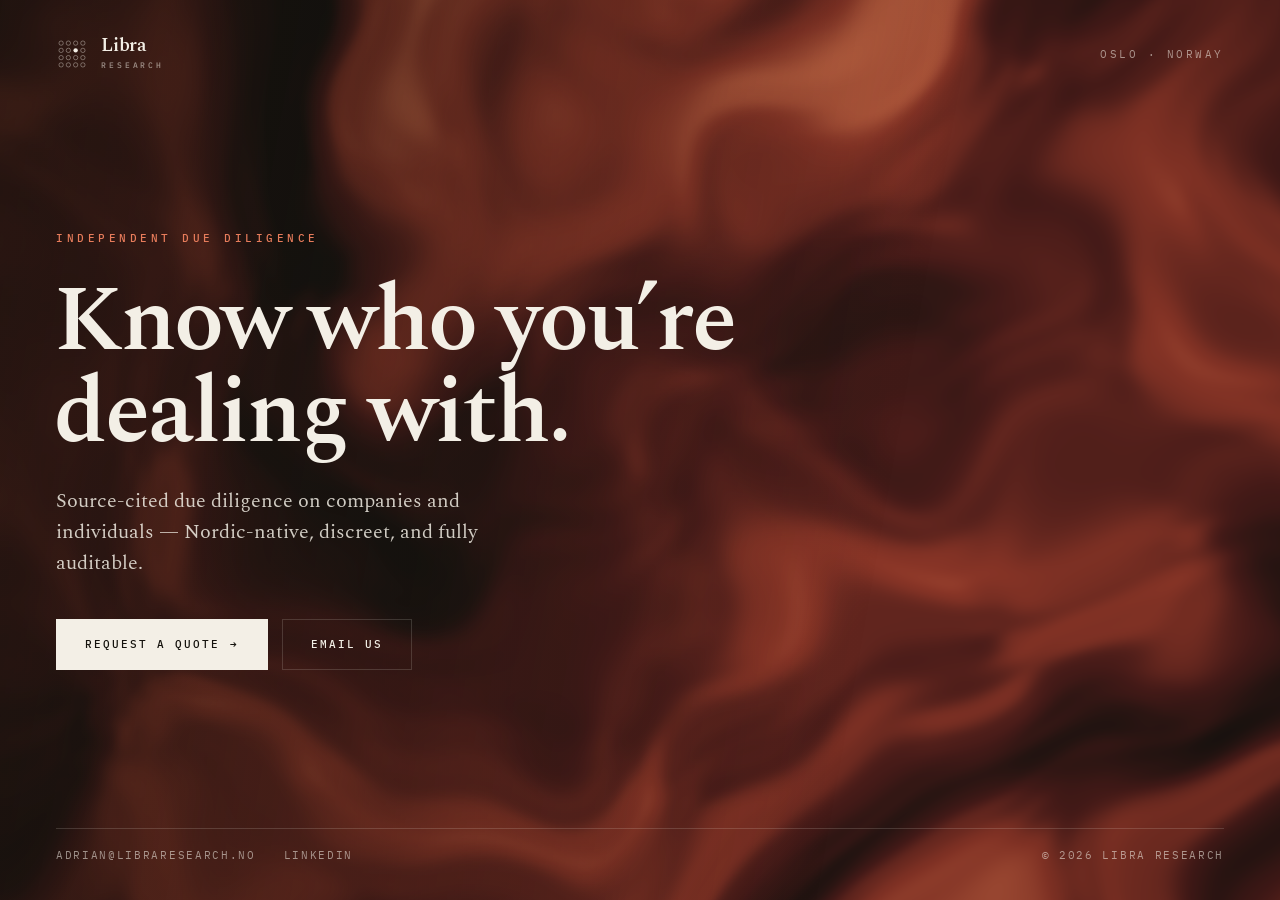
==== commit 5854a861: "Replace homepage with minimal single-screen cover Pivot the homepage from the multi-section dossier " ====
--- a/index.html
+++ b/index.html
@@ -3,15 +3,15 @@
 <head>
   <meta charset="UTF-8">
   <meta name="viewport" content="width=device-width, initial-scale=1.0">
-  <title>Libra Research — OSINT Due Diligence &amp; Business Intelligence, Oslo</title>
-  <meta name="description" content="Independent OSINT due diligence on companies and individuals. Analyst-grade, source-cited dossiers for M&A advisors, private equity, law firms, and compliance teams — Nordic-native, delivered in 24–48 hours from Oslo, Norway.">
+  <title>Libra Research — OSINT Due Diligence, Oslo</title>
+  <meta name="description" content="Libra Research — independent, source-cited OSINT due diligence on companies and individuals. Nordic-native, discreet, fully auditable. Oslo, Norway. Request a quote.">
   <link rel="canonical" href="https://libraresearch.no/">
-  <meta name="theme-color" content="#16140f">
+  <meta name="theme-color" content="#14120d">
 
   <meta property="og:type" content="website">
   <meta property="og:url" content="https://libraresearch.no/">
   <meta property="og:title" content="Libra Research — OSINT Due Diligence">
-  <meta property="og:description" content="Analyst-grade, source-cited due diligence dossiers on companies and individuals. Nordic-native. 24–48 hour turnaround. Oslo, Norway.">
+  <meta property="og:description" content="Independent, source-cited due diligence on companies and individuals. Nordic-native. Oslo, Norway.">
   <meta name="twitter:card" content="summary">
 
   <link rel="icon" type="image/svg+xml" href="assets/favicon.svg">
@@ -40,510 +40,132 @@
 
   <style>
   /* ==========================================================================
-     Libra Research — single-file dossier build.
-     Identity: ink #16140f on archival paper #f3efe6, one accent (oxblood).
-     Type: Spectral (serif display) / IBM Plex Mono (metadata & labels).
-     The page is composed to read like a confidential case file.
+     Libra Research — single-screen cover.
+     A slow flowing gradient (WebGL) in our oxblood/ember warmth on deep ink,
+     behind a minimal statement. Static gradient fallback for reduced-motion.
      ========================================================================== */
 
   :root {
-    --ink:          #16140f;
-    --paper:        #f3efe6;
-    --cell:         #ece6d8;   /* banded sections */
-    --raise:        #f8f5ee;   /* raised cards */
-    --hair:         rgba(22, 20, 15, 0.16);
-    --hair-strong:  rgba(22, 20, 15, 0.34);
-    --muted:        rgba(22, 20, 15, 0.54);
-    --body:         rgba(22, 20, 15, 0.80);
-    --hair-rev:     rgba(243, 239, 230, 0.20);
-    --muted-rev:    rgba(243, 239, 230, 0.62);
-    --body-rev:     rgba(243, 239, 230, 0.80);
-
-    --accent:       oklch(0.47 0.13 27);   /* oxblood — used sparingly */
-
-    /* muted status tones for the risk extract */
-    --st-green:     oklch(0.52 0.07 150);
-    --st-amber:     oklch(0.62 0.10 78);
-    --st-red:       oklch(0.50 0.13 27);
+    --ink:      #14120d;
+    --paper:    #f3efe6;
+    --muted:    rgba(243, 239, 230, 0.56);
+    --hair:     rgba(243, 239, 230, 0.16);
+    --accent:   oklch(0.7 0.14 38);   /* warm ember/oxblood — for the small kicker only */
 
     --serif: "Spectral", Georgia, "Times New Roman", serif;
     --mono:  "IBM Plex Mono", ui-monospace, "SF Mono", Menlo, monospace;
-
-    --col: 1140px;
     --gutter: 56px;
   }
 
   *, *::before, *::after { box-sizing: border-box; }
-
-  html {
-    -webkit-font-smoothing: antialiased;
-    text-rendering: optimizeLegibility;
-    scroll-behavior: smooth;
-    scroll-padding-top: 92px;
-  }
-  @media (prefers-reduced-motion: reduce) { html { scroll-behavior: auto; } }
+  html { -webkit-font-smoothing: antialiased; text-rendering: optimizeLegibility; }
 
   body {
     margin: 0;
-    background: var(--paper);
-    color: var(--ink);
+    background: var(--ink);
+    color: var(--paper);
     font-family: var(--serif);
     font-size: 17px;
     line-height: 1.6;
     font-feature-settings: "liga" 1, "kern" 1;
-  }
-
-  h1, h2, h3, p, ul, figure, table { margin: 0; }
+    -webkit-tap-highlight-color: transparent;
+  }
   a { color: inherit; }
-
-  .wrap {
-    max-width: var(--col);
-    margin: 0 auto;
-    padding: 0 var(--gutter);
-  }
-
-  @media (max-width: 720px) { :root { --gutter: 22px; } }
-
-  /* ---- type primitives ---- */
+  h1, p { margin: 0; }
+
+  @media (max-width: 720px) { :root { --gutter: 24px; } }
 
   .mono { font-family: var(--mono); }
 
+  .skip {
+    position: absolute; left: -9999px; top: 0; z-index: 50;
+    font-family: var(--mono); font-size: 12px; letter-spacing: 0.1em;
+    background: var(--paper); color: var(--ink); padding: 12px 20px;
+  }
+  .skip:focus { left: 0; }
+  :focus-visible { outline: 2px solid var(--paper); outline-offset: 4px; }
+
+  /* ---- flowing background ---- */
+
+  .bg {
+    position: fixed; inset: 0; z-index: -2; width: 100%; height: 100%;
+    display: block;
+    /* fallback / pre-paint: a static version of the same palette */
+    background:
+      radial-gradient(80% 70% at 72% 38%, rgba(150,58,40,0.42) 0%, rgba(150,58,40,0) 55%),
+      radial-gradient(70% 60% at 88% 78%, rgba(120,40,32,0.40) 0%, rgba(120,40,32,0) 60%),
+      radial-gradient(90% 80% at 18% 90%, rgba(70,26,26,0.45) 0%, rgba(70,26,26,0) 60%),
+      var(--ink);
+  }
+
+  /* legibility lift on the left, where the statement sits */
+  .cover::before {
+    content: ""; position: fixed; inset: 0; z-index: -1; pointer-events: none;
+    background: linear-gradient(100deg, rgba(20,18,13,0.64) 0%, rgba(20,18,13,0.24) 40%, rgba(20,18,13,0) 68%);
+  }
+
+  /* ---- cover shell ---- */
+
+  .cover {
+    position: relative;
+    min-height: 100vh; min-height: 100svh;
+    display: flex; flex-direction: column;
+    padding: clamp(22px, 4vh, 40px) var(--gutter);
+    overflow: hidden;
+  }
+
+  .cover-top { display: flex; align-items: center; justify-content: space-between; gap: 18px; }
+  .brand { display: flex; align-items: center; gap: 13px; text-decoration: none; }
+  .brand .mk { width: 32px; height: 32px; display: block; color: var(--paper); }
+  .brand .words { display: flex; flex-direction: column; }
+  .brand .nm { font-family: var(--serif); font-weight: 600; font-size: 19px; line-height: 1; letter-spacing: -0.01em; }
+  .brand .ds { font-family: var(--mono); font-size: 8px; font-weight: 500; letter-spacing: 0.36em; text-transform: uppercase; color: var(--muted); margin-top: 4px; }
+  .cover-loc { font-family: var(--mono); font-size: 10.5px; letter-spacing: 0.24em; text-transform: uppercase; color: var(--muted); }
+
+  .cover-center { flex: 1; display: flex; flex-direction: column; justify-content: center; padding: 48px 0; }
   .kicker {
-    font-family: var(--mono);
-    font-size: 11px;
-    font-weight: 500;
-    letter-spacing: 0.34em;
-    text-transform: uppercase;
-    color: var(--muted);
-  }
-
-  .vh {  /* visually hidden */
-    position: absolute !important;
-    width: 1px; height: 1px;
-    padding: 0; margin: -1px;
-    overflow: hidden; clip: rect(0 0 0 0);
-    white-space: nowrap; border: 0;
-  }
-
-  /* ---- marks ---- */
-  .mk { display: block; width: 100%; height: 100%; color: inherit; }
-
-  /* ---- skip link ---- */
-  .skip {
-    position: absolute; left: -9999px; top: 0; z-index: 300;
-    font-family: var(--mono); font-size: 12px; letter-spacing: 0.1em;
-    background: var(--ink); color: var(--paper); padding: 12px 20px;
-  }
-  .skip:focus { left: 0; }
-
-  :focus-visible { outline: 2px solid var(--accent); outline-offset: 3px; }
-
-  /* ==========================================================================
-     Classification strip + navigation
-     ========================================================================== */
-
-  .classbar {
-    background: var(--ink);
-    color: var(--muted-rev);
-    font-family: var(--mono);
-    font-size: 10px;
-    letter-spacing: 0.22em;
-    text-transform: uppercase;
-  }
-  .classbar-inner {
-    max-width: var(--col);
-    margin: 0 auto;
-    padding: 9px var(--gutter);
-    display: flex;
-    justify-content: space-between;
-    align-items: center;
-    gap: 18px;
-  }
-  .classbar .dotmark { color: var(--accent); }
-  .classbar .cb-mid { color: var(--muted-rev); }
-  @media (max-width: 680px) {
-    .classbar .cb-mid { display: none; }
-    .classbar-inner { font-size: 9px; letter-spacing: 0.16em; }
-  }
-
-  .nav {
-    position: sticky; top: 0; z-index: 100;
-    background: rgba(243, 239, 230, 0.86);
-    backdrop-filter: saturate(140%) blur(10px);
-    -webkit-backdrop-filter: saturate(140%) blur(10px);
-    border-bottom: 1px solid var(--hair);
-  }
-  .nav-inner {
-    max-width: var(--col); margin: 0 auto; padding: 0 var(--gutter);
-    height: 64px; display: flex; align-items: center; justify-content: space-between; gap: 24px;
-  }
-  .nav-logo { display: flex; align-items: center; gap: 13px; text-decoration: none; }
-  .nav-logo .mk { width: 30px; height: 30px; flex: none; }
-  .nav-logo .words { display: flex; flex-direction: column; }
-  .nav-logo .nm {
-    font-family: var(--serif); font-weight: 600; font-size: 19px; line-height: 1; letter-spacing: -0.01em;
-  }
-  .nav-logo .ds {
-    font-family: var(--mono); font-size: 8px; font-weight: 500; letter-spacing: 0.36em;
-    text-transform: uppercase; color: var(--muted); margin-top: 4px;
-  }
-
-  .nav-links { display: flex; align-items: center; gap: 28px; margin-left: auto; }
-  .nav-links a {
-    font-family: var(--mono); font-size: 11px; font-weight: 500; letter-spacing: 0.22em;
-    text-transform: uppercase; color: var(--muted); text-decoration: none; transition: color 0.15s;
-  }
-  .nav-links a:hover { color: var(--ink); }
-
-  .nav-cta {
-    font-family: var(--mono); font-size: 10.5px; font-weight: 500; letter-spacing: 0.16em;
-    text-transform: uppercase; color: var(--paper); background: var(--ink);
-    text-decoration: none; border: 1px solid var(--ink); padding: 11px 18px;
-    transition: opacity 0.15s;
-  }
-  .nav-cta:hover { opacity: 0.84; }
-
-  .nav-toggle {
-    display: none; background: none; border: 1px solid var(--hair-strong); color: var(--ink);
-    width: 44px; height: 44px; padding: 0; cursor: pointer; align-items: center; justify-content: center;
-  }
-  .nav-toggle svg { display: block; }
-  .nav-toggle .icon-close { display: none; }
-  .nav-toggle[aria-expanded="true"] .icon-open { display: none; }
-  .nav-toggle[aria-expanded="true"] .icon-close { display: block; }
-  .nav-menu { display: contents; }
-
-  @media (max-width: 820px) {
-    .nav-toggle { display: flex; }
-    .nav-menu {
-      display: none; position: absolute; top: 100%; left: 0; right: 0;
-      background: var(--paper); border-bottom: 1px solid var(--hair); padding: 8px var(--gutter) 26px;
-    }
-    .nav-menu.is-open { display: block; }
-    .nav-links { flex-direction: column; align-items: flex-start; gap: 0; margin: 0; }
-    .nav-links a { display: block; width: 100%; padding: 16px 0; border-bottom: 1px solid var(--hair); font-size: 12px; }
-    .nav-cta { display: inline-block; margin-top: 22px; }
-  }
-
-  /* ==========================================================================
-     Buttons
-     ========================================================================== */
+    font-family: var(--mono); font-size: 11px; font-weight: 500; letter-spacing: 0.32em;
+    text-transform: uppercase; color: var(--accent); display: block; margin-bottom: 28px;
+  }
+  .cover-center h1 {
+    font-family: var(--serif); font-weight: 600;
+    font-size: clamp(44px, 7.4vw, 92px); line-height: 1.0; letter-spacing: -0.022em;
+    margin-left: -0.02em; max-width: 15ch;
+  }
+  .cover-line {
+    font-size: clamp(16.5px, 1.7vw, 20px); line-height: 1.55; color: rgba(243,239,230,0.84);
+    max-width: 44ch; margin-top: 26px;
+  }
+  .cover-cta { display: flex; flex-wrap: wrap; gap: 14px; margin-top: 40px; }
 
   .btn {
-    font-family: var(--mono); font-size: 11px; font-weight: 500; letter-spacing: 0.18em;
-    text-transform: uppercase; text-decoration: none; display: inline-flex; align-items: center; gap: 10px;
-    padding: 15px 26px; transition: opacity 0.15s, background 0.15s, color 0.15s, border-color 0.15s;
-  }
-  .btn-primary { background: var(--ink); color: var(--paper); border: 1px solid var(--ink); }
-  .btn-primary:hover { opacity: 0.84; }
-  .btn-ghost { background: transparent; color: var(--ink); border: 1px solid var(--hair-strong); }
-  .btn-ghost:hover { border-color: var(--ink); }
-  .btn .arr { font-size: 13px; }
-
-  /* ==========================================================================
-     Cover sheet (hero)
-     ========================================================================== */
-
-  .cover { padding: 56px 0 0; position: relative; }
-
-  .cover-meta {
-    display: flex; flex-wrap: wrap; gap: 8px 34px;
-    font-family: var(--mono); font-size: 10.5px; letter-spacing: 0.2em; text-transform: uppercase;
-    color: var(--muted);
-    padding-bottom: 22px; border-bottom: 1px solid var(--hair);
-  }
-  .cover-meta b { color: var(--ink); font-weight: 500; }
-
-  .cover-grid {
-    display: grid; grid-template-columns: 1fr 300px; gap: 64px;
-    align-items: start; padding: 54px 0 64px;
-  }
-
-  .cover-lead .kicker { display: block; margin-bottom: 26px; }
-  .cover-lead h1 {
-    font-family: var(--serif); font-weight: 600;
-    font-size: clamp(48px, 8.4vw, 104px); line-height: 0.98; letter-spacing: -0.024em;
-    margin-left: -0.02em;
-  }
-  .cover-tagline {
-    font-family: var(--serif); font-style: italic; font-weight: 500;
-    font-size: clamp(18px, 2.2vw, 23px); line-height: 1.35; color: var(--accent);
-    margin-top: 26px; max-width: 30ch;
-  }
-  .cover-sub {
-    font-size: clamp(16.5px, 1.7vw, 19px); line-height: 1.62; color: var(--body);
-    max-width: 52ch; margin-top: 22px;
-  }
-  .cover-actions { display: flex; gap: 14px; flex-wrap: wrap; margin-top: 38px; }
-
-  /* summary box — looks like a dossier abstract */
-  .cover-summary { border: 1px solid var(--hair-strong); background: var(--raise); }
-  .cover-summary h2 {
-    font-family: var(--mono); font-size: 10px; font-weight: 500; letter-spacing: 0.28em; text-transform: uppercase;
-    color: var(--muted); padding: 14px 20px; border-bottom: 1px solid var(--hair);
-    display: flex; align-items: center; justify-content: space-between;
-  }
-  .cover-summary .sig { width: 19px; height: 19px; display: block; color: var(--accent); flex: none; }
-  .summary-row { padding: 15px 20px; border-bottom: 1px solid var(--hair); }
-  .summary-row:last-child { border-bottom: 0; }
-  .summary-row .k {
-    font-family: var(--mono); font-size: 9.5px; letter-spacing: 0.24em; text-transform: uppercase; color: var(--muted);
-  }
-  .summary-row .v { font-family: var(--serif); font-size: 18px; margin-top: 6px; }
-
-  @media (max-width: 880px) {
-    .cover-grid { grid-template-columns: 1fr; gap: 44px; }
-    .cover-summary { max-width: 460px; }
-  }
-
-  /* ==========================================================================
-     Section scaffold
-     ========================================================================== */
-
-  section { padding: 100px 0; }
-  @media (max-width: 720px) { section { padding: 64px 0; } }
-
-  .band-cell { background: var(--cell); border-top: 1px solid var(--hair); border-bottom: 1px solid var(--hair); }
-  .band-ink  { background: var(--ink); color: var(--paper); }
-
-  .sec-head { margin-bottom: 56px; }
-  .sec-label { display: flex; align-items: center; gap: 18px; margin-bottom: 20px; }
-  .sec-label .num {
-    font-family: var(--mono); font-size: 12px; font-weight: 500; letter-spacing: 0.22em; color: var(--muted);
-    border-left: 2px solid var(--accent); padding-left: 11px; white-space: nowrap;
-  }
-  .sec-label .line { flex: 1; height: 1px; background: var(--hair); }
-  .sec-head h2 {
-    font-family: var(--serif); font-weight: 600; font-size: clamp(32px, 5vw, 56px);
-    line-height: 1.02; letter-spacing: -0.02em;
-  }
-  .sec-head .lede { font-size: 18px; line-height: 1.62; color: var(--body); max-width: 58ch; margin-top: 20px; }
-
-  .band-ink .sec-label .num { color: var(--muted-rev); }
-  .band-ink .sec-label .line { background: var(--hair-rev); }
-  .band-ink .sec-head .lede { color: var(--body-rev); }
-
-  /* ==========================================================================
-     01 Services — ledger
-     ========================================================================== */
-
-  .ledger { border-bottom: 1px solid var(--hair); }
-  .svc {
-    display: grid; grid-template-columns: 56px 1fr; gap: 28px; align-items: baseline;
-    border-top: 1px solid var(--hair); padding: 26px 0;
-    transition: background 0.18s;
-  }
-  .svc:hover { background: var(--raise); }
-  .svc-num { font-family: var(--mono); font-size: 12px; letter-spacing: 0.18em; color: var(--accent); }
-  .svc-main h3 {
-    font-family: var(--serif); font-weight: 600; font-size: clamp(20px, 2.3vw, 26px);
-    line-height: 1.1; letter-spacing: -0.016em;
-  }
-  .svc-desc {
-    font-family: var(--serif); font-style: italic; font-size: 15.5px; line-height: 1.5;
-    color: var(--body); margin-top: 9px; max-width: 64ch;
-  }
-  .ledger-foot {
-    display: flex; flex-wrap: wrap; gap: 22px 32px; align-items: center; justify-content: space-between;
-    margin-top: 32px;
-  }
-  .ledger-foot p { font-size: 16px; color: var(--body); max-width: 52ch; }
-
-  @media (max-width: 620px) {
-    .svc { grid-template-columns: 1fr; gap: 6px; }
-    .svc-num { grid-row: 1; }
-  }
-
-  /* ==========================================================================
-     02 Methodology — steps + sources
-     ========================================================================== */
-
-  .steps { display: grid; grid-template-columns: repeat(4, 1fr); margin-top: 4px; gap: 0; }
-  .step { position: relative; padding: 34px 26px 0 0; }
-  .step::before { content: ""; position: absolute; top: 0; left: 0; width: 9px; height: 9px; background: var(--accent); }
-  .step::after { content: ""; position: absolute; top: 4px; left: 9px; right: 0; height: 1px; background: var(--hair-strong); }
-  .step:last-child::after { display: none; }
-  .step-n { font-family: var(--mono); font-size: 11px; letter-spacing: 0.2em; color: var(--muted); margin-bottom: 14px; }
-  .step h3 { font-family: var(--serif); font-weight: 600; font-size: 19px; line-height: 1.2; letter-spacing: -0.016em; margin-bottom: 9px; }
-  .step p { font-size: 14.5px; line-height: 1.62; color: var(--body); }
-
-  @media (max-width: 760px) {
-    .steps { grid-template-columns: 1fr; }
-    .step { padding: 0 0 32px 28px; }
-    .step::before { top: 4px; }
-    .step::after { top: 13px; left: 4px; right: auto; bottom: 0; width: 1px; height: auto; }
-    .step:last-child { padding-bottom: 0; }
-  }
-
-  .sources { margin-top: 64px; padding-top: 40px; border-top: 1px solid var(--hair); }
-  .sources .src-kicker { display: block; margin-bottom: 16px; }
-  .sources .src-intro { font-size: 16.5px; line-height: 1.6; color: var(--body); max-width: 64ch; margin-bottom: 26px; }
-  .src-tags { display: flex; flex-wrap: wrap; gap: 10px; }
-  .src-tag {
-    font-family: var(--mono); font-size: 11.5px; letter-spacing: 0.06em; color: var(--muted);
-    border: 1px solid var(--hair-strong); padding: 8px 14px; white-space: nowrap; background: var(--raise);
-  }
-
-  /* ==========================================================================
-     03 Sample work — the proof
-     ========================================================================== */
-
-  .dossier {
-    border: 1px solid var(--hair-strong); background: var(--raise);
-    display: grid; grid-template-columns: 1.15fr 1fr; gap: 0;
-  }
-  .dossier > * { padding: 34px 36px; }
-  .dossier-table-cell { border-right: 1px solid var(--hair); }
-
-  .doc-stamp {
-    font-family: var(--mono); font-size: 10px; letter-spacing: 0.24em; text-transform: uppercase;
-    color: var(--accent); margin-bottom: 8px;
-  }
-  .doc-subject {
-    font-family: var(--mono); font-size: 13px; letter-spacing: 0.04em; color: var(--ink);
-    margin-bottom: 24px; display: flex; align-items: center; gap: 8px; flex-wrap: wrap;
-  }
-  .redact {
-    background: var(--ink); color: var(--ink);
-    padding: 0 4px; border-radius: 1px; user-select: none; letter-spacing: 0.05em;
-  }
-
-  table.risk { width: 100%; border-collapse: collapse; font-family: var(--mono); }
-  table.risk th, table.risk td { text-align: left; padding: 12px 4px; border-bottom: 1px solid var(--hair); }
-  table.risk thead th {
-    font-size: 9.5px; letter-spacing: 0.22em; text-transform: uppercase; color: var(--muted); font-weight: 500;
-    padding-bottom: 10px;
-  }
-  table.risk td.dim { font-size: 13px; color: var(--body); letter-spacing: 0.01em; }
-  table.risk tr.overall td { border-bottom: 0; border-top: 1px solid var(--hair-strong); padding-top: 14px; }
-  table.risk tr.overall td.dim { color: var(--ink); font-weight: 500; }
-
-  .rate {
-    display: inline-flex; align-items: center; gap: 9px;
-    font-size: 11px; letter-spacing: 0.16em; text-transform: uppercase;
-  }
-  .rate .dot { width: 9px; height: 9px; border-radius: 50%; flex: none; }
-  .rate-green { color: var(--st-green); } .rate-green .dot { background: var(--st-green); }
-  .rate-amber { color: var(--st-amber); } .rate-amber .dot { background: var(--st-amber); }
-  .rate-red   { color: var(--st-red);   } .rate-red   .dot { background: var(--st-red); }
-
-  .dossier-side { display: flex; flex-direction: column; }
-  .case-study { }
-  .case-study .cs-title {
-    font-family: var(--serif); font-weight: 600; font-size: 21px; line-height: 1.2; letter-spacing: -0.014em; margin-bottom: 12px;
-  }
-  .case-study p { font-size: 15.5px; line-height: 1.62; color: var(--body); }
-  .case-study .cs-label {
-    font-family: var(--mono); font-size: 10px; letter-spacing: 0.22em; text-transform: uppercase;
-    color: var(--muted); margin-top: 18px;
-  }
-  .dossier-side .cs-divider { height: 1px; background: var(--hair); margin: 26px 0; }
-  .dossier-download { margin-top: auto; padding-top: 8px; }
-  .dossier-download .note {
-    font-family: var(--mono); font-size: 10px; letter-spacing: 0.14em; text-transform: uppercase;
-    color: var(--muted); margin-top: 14px;
-  }
-
-  @media (max-width: 860px) {
-    .dossier { grid-template-columns: 1fr; }
-    .dossier-table-cell { border-right: 0; border-bottom: 1px solid var(--hair); }
-  }
-  @media (max-width: 480px) {
-    .dossier > * { padding: 26px 22px; }
-  }
-
-  /* ==========================================================================
-     04 Clients
-     ========================================================================== */
-
-  .clients-band { background: var(--raise); border: 1px solid var(--hair); padding: 30px 24px; }
-  .clients-grid { display: flex; flex-wrap: wrap; justify-content: center; align-items: center; }
-  .client {
-    font-family: var(--mono); font-size: 11px; font-weight: 500; letter-spacing: 0.18em;
-    text-transform: uppercase; color: var(--body); white-space: nowrap; padding: 6px 0;
-  }
-  .client:not(:last-child)::after { content: "·"; color: var(--accent); margin: 0 20px; }
-  @media (max-width: 560px) {
-    .client { margin: 0 12px; }
-    .client:not(:last-child)::after { display: none; }
-  }
-
-  /* ==========================================================================
-     05 About
-     ========================================================================== */
-
-  .about-text { max-width: 74ch; }
-  .about-text p { font-size: 17.5px; line-height: 1.78; color: var(--body); }
-  .about-text p + p { margin-top: 20px; }
-  .about-text p strong, .about-text .lead { color: var(--ink); font-weight: 500; }
-
-  .principles {
-    list-style: none; padding: 0; margin-top: 54px;
-    display: grid; grid-template-columns: repeat(3, 1fr);
-    border-top: 1px solid var(--hair); border-left: 1px solid var(--hair);
-  }
-  .principle { border-right: 1px solid var(--hair); border-bottom: 1px solid var(--hair); padding: 26px 24px 30px; }
-  .principle .p-name {
-    font-family: var(--mono); font-size: 11px; font-weight: 500; letter-spacing: 0.24em; text-transform: uppercase; color: var(--ink);
-  }
-  .principle .p-desc { font-family: var(--serif); font-size: 16px; line-height: 1.5; color: var(--body); margin-top: 11px; }
-  @media (max-width: 700px) { .principles { grid-template-columns: 1fr; } }
-
-  /* ==========================================================================
-     06 Contact (ink)
-     ========================================================================== */
-
-  .contact { position: relative; overflow: hidden; }
-  .contact-wm {
-    position: absolute; right: -6%; bottom: -20%; width: clamp(280px, 38vw, 520px); aspect-ratio: 1;
-    color: var(--paper); opacity: 0.05; pointer-events: none;
-  }
-  .contact .wrap { position: relative; }
-  .contact-links { display: flex; flex-direction: column; max-width: 580px; margin-top: 6px; border-top: 1px solid var(--hair-rev); }
-  .contact-link {
-    display: flex; align-items: center; justify-content: space-between; gap: 24px;
-    padding: 22px 0; border-bottom: 1px solid var(--hair-rev); text-decoration: none; transition: opacity 0.15s;
-  }
-  a.contact-link:hover { opacity: 0.66; }
-  .contact-link .cl-label { font-family: var(--mono); font-size: 10px; letter-spacing: 0.22em; text-transform: uppercase; color: var(--muted-rev); margin-bottom: 6px; }
-  .contact-link .cl-val { font-size: 17px; }
-  .contact-link .cl-arr { font-family: var(--mono); font-size: 18px; color: var(--muted-rev); }
-
-  /* ==========================================================================
-     Footer
-     ========================================================================== */
-
-  footer { background: var(--ink); color: var(--muted-rev); border-top: 1px solid var(--hair-rev); padding: 30px 0; }
-  .footer-inner {
-    max-width: var(--col); margin: 0 auto; padding: 0 var(--gutter);
-    display: flex; justify-content: space-between; align-items: center; gap: 20px; flex-wrap: wrap;
-  }
-  .footer-logo { display: flex; align-items: center; gap: 12px; color: var(--paper); text-decoration: none; }
-  .footer-logo .mk { width: 22px; height: 22px; }
-  .footer-logo .wm { font-family: var(--serif); font-weight: 600; font-size: 15px; letter-spacing: -0.01em; }
-  .footer-copy { font-family: var(--mono); font-size: 10px; letter-spacing: 0.16em; text-transform: uppercase; }
-
-  /* ==========================================================================
-     Scroll reveal
-     ========================================================================== */
-
-  .reveal {
-    opacity: 0; transform: translateY(18px);
-    transition: opacity 0.7s cubic-bezier(0.22, 1, 0.36, 1), transform 0.7s cubic-bezier(0.22, 1, 0.36, 1);
-    transition-delay: var(--d, 0s);
-  }
-  .reveal.is-visible { opacity: 1; transform: none; }
-  @media (prefers-reduced-motion: reduce) {
-    .reveal { opacity: 1 !important; transform: none !important; transition: none !important; }
-  }
+    font-family: var(--mono); font-size: 11px; font-weight: 500; letter-spacing: 0.18em; text-transform: uppercase;
+    text-decoration: none; display: inline-flex; align-items: center; gap: 10px; padding: 16px 28px;
+    transition: opacity 0.15s, background 0.15s, color 0.15s, border-color 0.15s;
+  }
+  .btn-primary { background: var(--paper); color: var(--ink); border: 1px solid var(--paper); }
+  .btn-primary:hover { opacity: 0.88; }
+  .btn-ghost { background: transparent; color: var(--paper); border: 1px solid var(--hair); }
+  .btn-ghost:hover { border-color: rgba(243,239,230,0.5); }
+
+  .cover-foot {
+    display: flex; flex-wrap: wrap; gap: 8px 28px; align-items: center;
+    font-family: var(--mono); font-size: 10.5px; letter-spacing: 0.16em; text-transform: uppercase; color: var(--muted);
+    padding-top: 18px; border-top: 1px solid var(--hair);
+  }
+  .cover-foot a { text-decoration: none; transition: color 0.15s; }
+  .cover-foot a:hover { color: var(--paper); }
+  .cover-foot .spacer { flex: 1; }
+  @media (max-width: 560px) { .cover-foot .spacer { display: none; } .cover-foot { gap: 8px 18px; } }
   </style>
 </head>
 <body>
 
-<a class="skip" href="#main">Skip to content</a>
-
-<!-- Signal mark — primary brand. 4×4 dot field, solid dot at row 2 / col 3.
-     All geometry uses currentColor so it themes via CSS. Do not alter. -->
+<a class="skip" href="#cover-center">Skip to content</a>
+
+<canvas class="bg" id="bg" aria-hidden="true"></canvas>
+
+<!-- Signal mark — primary brand. 4×4 dot field, solid dot at row 2 / col 3. -->
 <svg width="0" height="0" style="position:absolute" aria-hidden="true" focusable="false">
   <defs>
     <symbol id="m-signal" viewBox="0 0 100 100">
@@ -558,423 +180,142 @@
   </defs>
 </svg>
 
-<!-- ── Classification strip ── -->
-<div class="classbar">
-  <div class="classbar-inner">
-    <span><span class="dotmark">■</span>&nbsp; Classification — Open Source Intelligence</span>
-    <span class="cb-mid">Independent Due Diligence</span>
-    <span>File Ref — LR · Oslo</span>
-  </div>
-</div>
-
-<!-- ── Navigation ── -->
-<nav class="nav" aria-label="Main">
-  <div class="nav-inner">
-    <a class="nav-logo" href="#top" aria-label="Libra Research — home">
+<main class="cover">
+
+  <header class="cover-top">
+    <a class="brand" href="/" aria-label="Libra Research — home">
       <svg class="mk" aria-hidden="true"><use href="#m-signal"/></svg>
       <span class="words">
         <span class="nm">Libra</span>
         <span class="ds">Research</span>
       </span>
     </a>
-    <button class="nav-toggle" aria-expanded="false" aria-controls="nav-menu" aria-label="Menu">
-      <svg class="icon-open" width="18" height="14" viewBox="0 0 18 14" fill="none" stroke="currentColor" stroke-width="1.5"><path d="M0 1h18M0 7h18M0 13h18"/></svg>
-      <svg class="icon-close" width="14" height="14" viewBox="0 0 14 14" fill="none" stroke="currentColor" stroke-width="1.5"><path d="M1 1l12 12M13 1L1 13"/></svg>
-    </button>
-    <div class="nav-menu" id="nav-menu">
-      <div class="nav-links">
-        <a href="#services">Services</a>
-        <a href="#methodology">Methodology</a>
-        <a href="#sample">Sample</a>
-        <a href="#clients">Clients</a>
-        <a href="#about">About</a>
-      </div>
-      <a class="nav-cta" href="#contact">Get in touch</a>
+    <span class="cover-loc">Oslo · Norway</span>
+  </header>
+
+  <div class="cover-center" id="cover-center">
+    <span class="kicker">Independent Due Diligence</span>
+    <h1>Know who you&rsquo;re dealing with.</h1>
+    <p class="cover-line">Source-cited due diligence on companies and individuals — Nordic-native, discreet, and fully auditable.</p>
+    <div class="cover-cta">
+      <a class="btn btn-primary" href="mailto:adrian@libraresearch.no?subject=Due%20diligence%20enquiry">Request a quote <span aria-hidden="true">&rarr;</span></a>
+      <a class="btn btn-ghost" href="mailto:adrian@libraresearch.no">Email us</a>
     </div>
   </div>
-</nav>
-
-<!-- ── Cover sheet (hero) ── -->
-<header class="cover" id="top">
-  <div class="wrap">
-    <div class="cover-meta" data-reveal>
-      <span>Subject&nbsp; <b>Companies &amp; Individuals</b></span>
-      <span>Coverage&nbsp; <b>Nordics &amp; International</b></span>
-      <span>Status&nbsp; <b>Accepting mandates</b></span>
-    </div>
-    <div class="cover-grid">
-      <div class="cover-lead" data-reveal>
-        <span class="kicker">OSINT Due Diligence · Nordics &amp; Beyond</span>
-        <h1>Know who<br>you&rsquo;re dealing<br>with.</h1>
-        <p class="cover-tagline">Nordic due diligence, done by people who know where to look.</p>
-        <p class="cover-sub">Libra Research delivers analyst-grade dossiers on companies and individuals — every finding documented, every source traceable — so you can act with confidence.</p>
-        <div class="cover-actions">
-          <a class="btn btn-primary" href="#contact">Commission a report <span class="arr" aria-hidden="true">&rarr;</span></a>
-          <a class="btn btn-ghost" href="#sample">See sample work</a>
-        </div>
-      </div>
-      <aside class="cover-summary" data-reveal aria-label="At a glance">
-        <h2><span>Summary</span><svg class="sig" aria-hidden="true"><use href="#m-signal"/></svg></h2>
-        <div class="summary-row">
-          <div class="k">Turnaround</div>
-          <div class="v">24–48 hours</div>
-        </div>
-        <div class="summary-row">
-          <div class="k">Methodology</div>
-          <div class="v">100% open source</div>
-        </div>
-        <div class="summary-row">
-          <div class="k">Output</div>
-          <div class="v">Fully auditable</div>
-        </div>
-        <div class="summary-row">
-          <div class="k">Base</div>
-          <div class="v">Oslo, Norway</div>
-        </div>
-      </aside>
-    </div>
-  </div>
-</header>
-
-<main id="main">
-
-  <!-- ── 01 Services ── -->
-  <section id="services" aria-labelledby="services-h">
-    <div class="wrap">
-      <div class="sec-head" data-reveal>
-        <div class="sec-label">
-          <span class="num">01 / SERVICES</span>
-          <span class="line" aria-hidden="true"></span>
-        </div>
-        <h2 id="services-h">Structured dossiers.<br>Traceable sources.</h2>
-        <p class="lede">Source-cited intelligence built entirely on open sources. Every finding documented, every claim verifiable — no proprietary black boxes.</p>
-      </div>
-      <div class="ledger" data-reveal-stagger>
-        <article class="svc">
-          <div class="svc-num">01</div>
-          <div class="svc-main">
-            <h3>Corporate Due Diligence</h3>
-            <p class="svc-desc">Identity, ownership, financials, litigation, and adverse media — everything needed to know who you're dealing with before a transaction or onboarding decision. Delivered in 48 hours.</p>
-          </div>
-        </article>
-        <article class="svc">
-          <div class="svc-num">02</div>
-          <div class="svc-main">
-            <h3>Enhanced Due Diligence</h3>
-            <p class="svc-desc">Deep-dive investigation for high-risk subjects: full UBO trace through all layers, multi-jurisdiction registry checks, 3-year financial analysis, and expanded adverse media in multiple languages. 5-day turnaround.</p>
-          </div>
-        </article>
-        <article class="svc">
-          <div class="svc-num">03</div>
-          <div class="svc-main">
-            <h3>Adverse Media &amp; Sanctions Screening</h3>
-            <p class="svc-desc">Rapid screening against major sanctions lists (UN, EU, OFAC, HM Treasury) and adverse media sources. Dual-language (Norwegian and English). Available as standalone or included in all CDD/EDD engagements.</p>
-          </div>
-        </article>
-        <article class="svc">
-          <div class="svc-num">04</div>
-          <div class="svc-main">
-            <h3>Beneficial Ownership (UBO) Mapping</h3>
-            <p class="svc-desc">Trace ultimate beneficial owners through all corporate layers using Norwegian and international registries. Standalone service or included within CDD/EDD reports.</p>
-          </div>
-        </article>
-        <article class="svc">
-          <div class="svc-num">05</div>
-          <div class="svc-main">
-            <h3>Ongoing Monitoring Retainer</h3>
-            <p class="svc-desc">Monthly re-screening of existing counterparties against sanctions lists, adverse media, and ownership changes. Immediate alert on material findings. Priced per subject, with volume discounts available.</p>
-          </div>
-        </article>
-        <article class="svc">
-          <div class="svc-num">06</div>
-          <div class="svc-main">
-            <h3>Bespoke Intelligence</h3>
-            <p class="svc-desc">Custom investigations for scope that falls outside standard tiers — multi-entity corporate groups, cross-border structures, or time-sensitive requests. Quoted on engagement.</p>
-          </div>
-        </article>
-      </div>
-      <div class="ledger-foot" data-reveal>
-        <p>Every engagement is scoped and priced before work begins. No hourly billing, no surprises.</p>
-        <a href="#contact" class="btn btn-primary">Request a quote <span class="arr" aria-hidden="true">&rarr;</span></a>
-      </div>
-    </div>
-  </section>
-
-  <!-- ── 02 Methodology ── -->
-  <section class="band-cell" id="methodology" aria-labelledby="methodology-h">
-    <div class="wrap">
-      <div class="sec-head" data-reveal>
-        <div class="sec-label">
-          <span class="num">02 / METHODOLOGY</span>
-          <span class="line" aria-hidden="true"></span>
-        </div>
-        <h2 id="methodology-h">Weighing evidence.</h2>
-        <p class="lede">Every report follows the same structured process — no assumptions, no unverified claims. The unknown is set against the verified, and we report where the balance falls.</p>
-      </div>
-      <div class="steps" data-reveal-stagger>
-        <div class="step">
-          <div class="step-n">01</div>
-          <h3>Brief</h3>
-          <p>You tell us who or what to investigate, and what decisions are riding on the findings.</p>
-        </div>
-        <div class="step">
-          <div class="step-n">02</div>
-          <h3>Collection</h3>
-          <p>We systematically gather data across corporate registries, court records, media, regulatory filings, and open databases.</p>
-        </div>
-        <div class="step">
-          <div class="step-n">03</div>
-          <h3>Analysis</h3>
-          <p>Raw findings are verified, cross-referenced, and assessed for materiality. Every red flag is evaluated in context.</p>
-        </div>
-        <div class="step">
-          <div class="step-n">04</div>
-          <h3>Report</h3>
-          <p>A structured, cited dossier lands in your inbox within 24–48 hours. Ready to act on.</p>
-        </div>
-      </div>
-
-      <!-- Change 1 — named sources -->
-      <div class="sources" data-reveal>
-        <span class="kicker src-kicker">Sources we work with</span>
-        <p class="src-intro">We draw on the same primary registries and watchlists used by regulators and banks — not a Google-search version of OSINT.</p>
-        <div class="src-tags">
-          <span class="src-tag">Brønnøysundregistrene</span>
-          <span class="src-tag">Enhetsregisteret</span>
-          <span class="src-tag">Konkursregisteret</span>
-          <span class="src-tag">Lovdata</span>
-          <span class="src-tag">Proff.no</span>
-          <span class="src-tag">Finanstilsynet</span>
-          <span class="src-tag">OpenCorporates</span>
-          <span class="src-tag">OFAC</span>
-          <span class="src-tag">UN Consolidated List</span>
-          <span class="src-tag">EU Sanctions List</span>
-          <span class="src-tag">HM Treasury</span>
-          <span class="src-tag">Interpol Notices</span>
-          <span class="src-tag">WHOIS</span>
-        </div>
-      </div>
-    </div>
-  </section>
-
-  <!-- ── 03 Sample work ── -->
-  <section id="sample" aria-labelledby="sample-h">
-    <div class="wrap">
-      <div class="sec-head" data-reveal>
-        <div class="sec-label">
-          <span class="num">03 / SAMPLE WORK</span>
-          <span class="line" aria-hidden="true"></span>
-        </div>
-        <h2 id="sample-h">See the work<br>before you buy it.</h2>
-        <p class="lede">Most providers can't show you a report. We can. Below is an illustrative extract from a standard customer due diligence dossier — and the full anonymized sample, in the format you'd receive.</p>
-      </div>
-
-      <div class="dossier" data-reveal>
-        <div class="dossier-table-cell">
-          <div class="doc-stamp">Risk Assessment — Illustrative Extract</div>
-          <p class="doc-subject">Subject: <span class="redact" role="img" aria-label="redacted">████████</span> Facility AS · Standard CDD</p>
-          <table class="risk">
-            <caption class="vh">Illustrative risk-assessment ratings by dimension</caption>
-            <thead>
-              <tr><th scope="col">Dimension</th><th scope="col">Rating</th></tr>
-            </thead>
-            <tbody>
-              <tr><td class="dim">Corporate legitimacy</td><td><span class="rate rate-green"><span class="dot" aria-hidden="true"></span>Green</span></td></tr>
-              <tr><td class="dim">Ownership transparency</td><td><span class="rate rate-amber"><span class="dot" aria-hidden="true"></span>Amber</span></td></tr>
-              <tr><td class="dim">Financial health</td><td><span class="rate rate-amber"><span class="dot" aria-hidden="true"></span>Amber</span></td></tr>
-              <tr><td class="dim">Legal &amp; regulatory</td><td><span class="rate rate-green"><span class="dot" aria-hidden="true"></span>Green</span></td></tr>
-              <tr><td class="dim">Adverse media</td><td><span class="rate rate-green"><span class="dot" aria-hidden="true"></span>Green</span></td></tr>
-              <tr><td class="dim">Sanctions / PEP exposure</td><td><span class="rate rate-green"><span class="dot" aria-hidden="true"></span>Green</span></td></tr>
-              <tr class="overall"><td class="dim">Overall</td><td><span class="rate rate-amber"><span class="dot" aria-hidden="true"></span>Amber</span></td></tr>
-            </tbody>
-          </table>
-        </div>
-        <div class="dossier-side">
-          <!-- Change 5 — case-study vignette -->
-          <div class="case-study">
-            <div class="cs-title">Finding that changed a deal</div>
-            <p>A Nordic PE firm commissioned a standard CDD before signing an LOI. Our screening identified undisclosed litigation and a UBO connected to a previously dissolved entity under investigation. The deal was restructured.</p>
-            <div class="cs-label">Illustrative example</div>
-          </div>
-          <div class="cs-divider" aria-hidden="true"></div>
-          <div class="dossier-download">
-            <a class="btn btn-primary" href="sample-report.pdf" download rel="noopener">Download full sample report (PDF) <span class="arr" aria-hidden="true">&darr;</span></a>
-            <p class="note">Anonymized · 8 pages · No real subject identified</p>
-          </div>
-        </div>
-      </div>
-    </div>
-  </section>
-
-  <!-- ── 04 Clients ── -->
-  <section id="clients" aria-labelledby="clients-h">
-    <div class="wrap">
-      <div class="sec-head" data-reveal>
-        <div class="sec-label">
-          <span class="num">04 / CLIENTS</span>
-          <span class="line" aria-hidden="true"></span>
-        </div>
-        <h2 id="clients-h">Built for professionals<br>who need certainty.</h2>
-      </div>
-      <div class="clients-band" data-reveal>
-        <div class="clients-grid">
-          <span class="client">M&amp;A advisors</span>
-          <span class="client">Private equity firms</span>
-          <span class="client">Law firms</span>
-          <span class="client">Compliance teams</span>
-          <span class="client">Fintech lenders</span>
-          <span class="client">Corporate development</span>
-        </div>
-      </div>
-    </div>
-  </section>
-
-  <!-- ── 05 About ── -->
-  <section id="about" aria-labelledby="about-h">
-    <div class="wrap">
-      <div class="sec-head" data-reveal>
-        <div class="sec-label">
-          <span class="num">05 / ABOUT</span>
-          <span class="line" aria-hidden="true"></span>
-        </div>
-        <h2 id="about-h">Serious research.<br>No fluff.</h2>
-      </div>
-      <div class="about-text" data-reveal>
-        <p>Libra Research is an independent due diligence practice based in Oslo. We produce structured, analyst-grade dossiers on companies and individuals using open-source intelligence — fully auditable, no proprietary black boxes.</p>
-        <p>Our methodology is built on the same principles applied in regulated AML and financial crime investigations inside Norwegian financial institutions — systematic collection, rigorous verification, and full source documentation. What you receive is a report you can stand behind.</p>
-        <p>We work natively across Norwegian and Scandinavian registries — the same sources regulators and banks use — and extend internationally where the subject demands it, on mandates ranging from pre-acquisition screening to ongoing counterparty monitoring.</p>
-      </div>
-      <ul class="principles" data-reveal-stagger>
-        <li class="principle">
-          <div class="p-name">Independent</div>
-          <div class="p-desc">No conflicts · No commissions</div>
-        </li>
-        <li class="principle">
-          <div class="p-name">Auditable</div>
-          <div class="p-desc">Every source cited</div>
-        </li>
-        <li class="principle">
-          <div class="p-name">Discreet</div>
-          <div class="p-desc">Confidential by default</div>
-        </li>
-      </ul>
-    </div>
-  </section>
-
-  <!-- ── 06 Contact ── -->
-  <section class="band-ink contact" id="contact" aria-labelledby="contact-h">
-    <div class="contact-wm" aria-hidden="true">
-      <svg class="mk"><use href="#m-signal"/></svg>
-    </div>
-    <div class="wrap">
-      <div class="sec-head" data-reveal>
-        <div class="sec-label">
-          <span class="num">06 / CONTACT</span>
-          <span class="line" aria-hidden="true"></span>
-        </div>
-        <h2 id="contact-h">Start a conversation.</h2>
-        <p class="lede">Tell us what you need to know. We'll confirm scope, pricing, and turnaround within one business day.</p>
-      </div>
-      <div class="contact-links" data-reveal>
-        <a class="contact-link" href="mailto:adrian@libraresearch.no">
-          <span>
-            <span class="cl-label">Email</span><br>
-            <span class="cl-val">adrian@libraresearch.no</span>
-          </span>
-          <span class="cl-arr" aria-hidden="true">&rarr;</span>
-        </a>
-        <a class="contact-link" href="https://www.linkedin.com/company/certa-research/" target="_blank" rel="noopener">
-          <span>
-            <span class="cl-label">LinkedIn</span><br>
-            <span class="cl-val">Libra Research</span>
-          </span>
-          <span class="cl-arr" aria-hidden="true">&rarr;</span>
-        </a>
-        <div class="contact-link">
-          <span>
-            <span class="cl-label">Location</span><br>
-            <span class="cl-val">Oslo, Norway</span>
-          </span>
-        </div>
-      </div>
-    </div>
-  </section>
+
+  <footer class="cover-foot">
+    <a href="mailto:adrian@libraresearch.no">adrian@libraresearch.no</a>
+    <a href="https://www.linkedin.com/company/certa-research/" target="_blank" rel="noopener">LinkedIn</a>
+    <span class="spacer"></span>
+    <span>&copy; <span id="year">2026</span> Libra Research</span>
+  </footer>
 
 </main>
 
-<!-- ── Footer ── -->
-<footer>
-  <div class="footer-inner">
-    <a class="footer-logo" href="#top">
-      <svg class="mk" aria-hidden="true"><use href="#m-signal"/></svg>
-      <span class="wm">Libra Research</span>
-    </a>
-    <span class="footer-copy">Oslo · Norway · <span id="year">2026</span></span>
-  </div>
-</footer>
-
 <script>
-/* Libra Research — progressive enhancement only.
-   The site is fully functional and fully visible without JavaScript. */
-(function () {
-  'use strict';
-
-  /* ── Mobile navigation ── */
-  var toggle = document.querySelector('.nav-toggle');
-  var menu = document.getElementById('nav-menu');
-  if (toggle && menu) {
-    toggle.addEventListener('click', function () {
-      var open = toggle.getAttribute('aria-expanded') === 'true';
-      toggle.setAttribute('aria-expanded', String(!open));
-      menu.classList.toggle('is-open', !open);
-    });
-    menu.addEventListener('click', function (e) {
-      if (e.target.closest('a')) {
-        toggle.setAttribute('aria-expanded', 'false');
-        menu.classList.remove('is-open');
-      }
-    });
-    document.addEventListener('keydown', function (e) {
-      if (e.key === 'Escape' && menu.classList.contains('is-open')) {
-        toggle.setAttribute('aria-expanded', 'false');
-        menu.classList.remove('is-open');
-        toggle.focus();
-      }
-    });
-  }
-
-  /* ── Scroll reveal ── */
-  var targets = [];
-  document.querySelectorAll('[data-reveal]').forEach(function (el) {
-    el.classList.add('reveal');
-    targets.push(el);
-  });
-  document.querySelectorAll('[data-reveal-stagger]').forEach(function (group) {
-    Array.prototype.forEach.call(group.children, function (child, i) {
-      child.classList.add('reveal');
-      child.style.setProperty('--d', (i * 0.06) + 's');
-      targets.push(child);
-    });
-  });
-
-  if (!('IntersectionObserver' in window)) {
-    targets.forEach(function (el) { el.classList.add('is-visible'); });
-  } else {
-    var io = new IntersectionObserver(function (entries) {
-      entries.forEach(function (entry) {
-        if (entry.isIntersecting) {
-          entry.target.classList.add('is-visible');
-          io.unobserve(entry.target);
-        }
-      });
-    }, { threshold: 0.12, rootMargin: '0px 0px -8% 0px' });
-    targets.forEach(function (el) { io.observe(el); });
-  }
-
-  /* ── Footer year ── */
-  var year = document.getElementById('year');
-  if (year) { year.textContent = String(new Date().getFullYear()); }
-})();
+  /* Footer year. */
+  (function () {
+    var y = document.getElementById('year');
+    if (y) { y.textContent = String(new Date().getFullYear()); }
+  })();
+
+  /* ---- Flowing gradient background (WebGL) ----
+     Domain-warped simplex noise mapped to the Libra warm palette. Slow + subtle.
+     Falls back to the canvas's CSS gradient if WebGL is unavailable or the user
+     prefers reduced motion. */
+  (function () {
+    var canvas = document.getElementById('bg');
+    var reduce = window.matchMedia && window.matchMedia('(prefers-reduced-motion: reduce)').matches;
+    var gl = null;
+    try { gl = canvas.getContext('webgl') || canvas.getContext('experimental-webgl'); } catch (e) { gl = null; }
+    if (!gl) { return; }            // CSS gradient on .bg remains as the backdrop
+    canvas.style.background = 'none'; // hand over to the shader
+
+    var vsrc = 'attribute vec2 a; void main(){ gl_Position = vec4(a,0.0,1.0); }';
+    var fsrc = [
+      'precision highp float;',
+      'uniform vec2 u_res; uniform float u_time;',
+      'vec3 mod289(vec3 x){return x-floor(x*(1.0/289.0))*289.0;}',
+      'vec2 mod289(vec2 x){return x-floor(x*(1.0/289.0))*289.0;}',
+      'vec3 permute(vec3 x){return mod289(((x*34.0)+1.0)*x);}',
+      'float snoise(vec2 v){',
+      '  const vec4 C=vec4(0.211324865405187,0.366025403784439,-0.577350269189626,0.024390243902439);',
+      '  vec2 i=floor(v+dot(v,C.yy)); vec2 x0=v-i+dot(i,C.xx);',
+      '  vec2 i1=(x0.x>x0.y)?vec2(1.0,0.0):vec2(0.0,1.0);',
+      '  vec4 x12=x0.xyxy+C.xxzz; x12.xy-=i1; i=mod289(i);',
+      '  vec3 p=permute(permute(i.y+vec3(0.0,i1.y,1.0))+i.x+vec3(0.0,i1.x,1.0));',
+      '  vec3 m=max(0.5-vec3(dot(x0,x0),dot(x12.xy,x12.xy),dot(x12.zw,x12.zw)),0.0);',
+      '  m=m*m; m=m*m;',
+      '  vec3 x=2.0*fract(p*C.www)-1.0; vec3 h=abs(x)-0.5; vec3 ox=floor(x+0.5); vec3 a0=x-ox;',
+      '  m*=1.79284291400159-0.85373472095314*(a0*a0+h*h);',
+      '  vec3 g; g.x=a0.x*x0.x+h.x*x0.y; g.yz=a0.yz*x12.xz+h.yz*x12.yw;',
+      '  return 130.0*dot(m,g);',
+      '}',
+      'float fbm(vec2 p){ float s=0.0,a=0.5; for(int i=0;i<4;i++){ s+=a*snoise(p); p*=2.0; a*=0.5; } return s; }',
+      'void main(){',
+      '  vec2 uv=gl_FragCoord.xy/u_res.xy;',
+      '  vec2 p=vec2(uv.x*(u_res.x/u_res.y),uv.y);',
+      '  float t=u_time*0.008;',
+      '  vec2 q=vec2(fbm(p*0.4+vec2(0.0,t)),fbm(p*0.4+vec2(4.3,-t)));',
+      '  float n=fbm(p*0.44+q*1.25+vec2(t*0.35,-t*0.2)); n=n*0.5+0.5;',
+      '  vec3 ink=vec3(0.085,0.07,0.058);',
+      '  vec3 maroon=vec3(0.30,0.11,0.10);',
+      '  vec3 oxb=vec3(0.58,0.22,0.16);',
+      '  vec3 ember=vec3(0.82,0.42,0.28);',
+      '  vec3 sand=vec3(0.88,0.74,0.55);',
+      '  vec3 col=ink;',
+      '  col=mix(col,maroon,smoothstep(0.24,0.54,n));',
+      '  col=mix(col,oxb,   smoothstep(0.48,0.74,n));',
+      '  col=mix(col,ember, smoothstep(0.70,0.90,n));',
+      '  col=mix(col,sand,  smoothstep(0.88,1.0,n)*0.50);',
+      '  col=mix(ink,col,0.92);',
+      '  float vig=smoothstep(1.35,0.15,length(uv-0.5)); col*=mix(0.70,1.0,vig);',
+      '  gl_FragColor=vec4(col,1.0);',
+      '}'
+    ].join('\n');
+
+    function sh(type, src) {
+      var s = gl.createShader(type); gl.shaderSource(s, src); gl.compileShader(s);
+      if (!gl.getShaderParameter(s, gl.COMPILE_STATUS)) { return null; }
+      return s;
+    }
+    var vs = sh(gl.VERTEX_SHADER, vsrc), fs = sh(gl.FRAGMENT_SHADER, fsrc);
+    if (!vs || !fs) { return; }
+    var prog = gl.createProgram(); gl.attachShader(prog, vs); gl.attachShader(prog, fs); gl.linkProgram(prog);
+    if (!gl.getProgramParameter(prog, gl.LINK_STATUS)) { return; }
+    gl.useProgram(prog);
+
+    var buf = gl.createBuffer(); gl.bindBuffer(gl.ARRAY_BUFFER, buf);
+    gl.bufferData(gl.ARRAY_BUFFER, new Float32Array([-1,-1, 3,-1, -1,3]), gl.STATIC_DRAW);
+    var loc = gl.getAttribLocation(prog, 'a'); gl.enableVertexAttribArray(loc);
+    gl.vertexAttribPointer(loc, 2, gl.FLOAT, false, 0, 0);
+    var uRes = gl.getUniformLocation(prog, 'u_res'), uTime = gl.getUniformLocation(prog, 'u_time');
+
+    function resize() {
+      var dpr = Math.min(window.devicePixelRatio || 1, 1.5);
+      var w = Math.floor(canvas.clientWidth * dpr), h = Math.floor(canvas.clientHeight * dpr);
+      if (canvas.width !== w || canvas.height !== h) { canvas.width = w; canvas.height = h; gl.viewport(0, 0, w, h); }
+    }
+    window.addEventListener('resize', resize);
+
+    var start = performance.now(), raf = null, running = false;
+    function draw(now) {
+      resize();
+      gl.uniform2f(uRes, canvas.width, canvas.height);
+      gl.uniform1f(uTime, (now - start) / 1000);
+      gl.drawArrays(gl.TRIANGLES, 0, 3);
+      if (running) { raf = requestAnimationFrame(draw); }
+    }
+    function play()  { if (!running && !reduce) { running = true; raf = requestAnimationFrame(draw); } }
+    function pause() { running = false; if (raf) cancelAnimationFrame(raf); }
+
+    resize();
+    draw(performance.now());                 // paint one frame immediately (and the only frame if reduced-motion)
+    if (!reduce) {
+      play();
+      document.addEventListener('visibilitychange', function () { document.hidden ? pause() : play(); });
+    }
+  })();
 </script>
 </body>
 </html>
